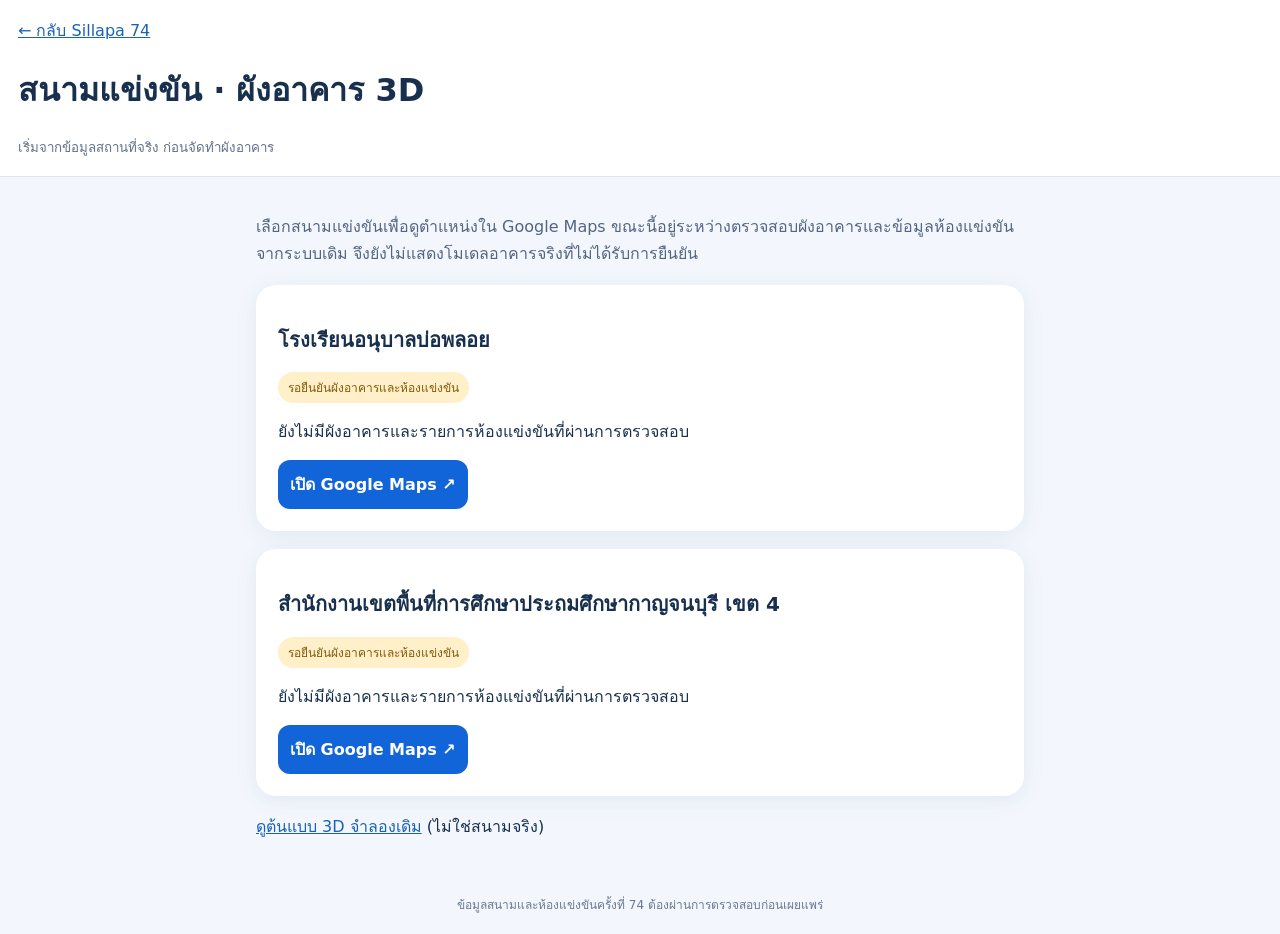
==== venues/index.html @ 69cb120c "feat: add mobile-first real venue directory with Google Maps links" ====
<!doctype html><html lang="th"><head><meta charset="utf-8"><meta name="viewport" content="width=device-width,initial-scale=1"><title>Sillapa 74 — สนามแข่งขันจริง</title><style>*{box-sizing:border-box}body{margin:0;background:#f3f7fd;color:#18304e;font:16px system-ui,"Noto Sans Thai",sans-serif}header{background:#fff;padding:18px;border-bottom:1px solid #dce5f2}a{color:#1762b5}main{max-width:800px;margin:auto;padding:20px 16px}.intro{color:#526581;line-height:1.7}.card{background:white;border-radius:20px;padding:22px;margin:18px 0;box-shadow:0 4px 22px #28456a14}.card h2{font-size:20px}.tag{display:inline-block;background:#fff0c9;color:#805a0b;padding:6px 10px;border-radius:20px;font-size:12px}.links{display:flex;flex-wrap:wrap;gap:10px;margin-top:16px}.links a{background:#eaf2ff;padding:12px;border-radius:12px;text-decoration:none;font-weight:700}.links a:first-child{background:#1265d8;color:#fff}small{color:#60738a}footer{padding:20px;text-align:center;font-size:12px;color:#6a7890}</style></head><body><header><a href="../">← กลับ Sillapa 74</a><h1>สนามแข่งขัน · ผังอาคาร 3D</h1><small>เริ่มจากข้อมูลสถานที่จริง ก่อนจัดทำผังอาคาร</small></header><main><p class="intro">เลือกสนามแข่งขันเพื่อดูตำแหน่งใน Google Maps ขณะนี้อยู่ระหว่างตรวจสอบผังอาคารและข้อมูลห้องแข่งขันจากระบบเดิม จึงยังไม่แสดงโมเดลอาคารจริงที่ไม่ได้รับการยืนยัน</p><div id="venues"></div><p><a href="../threejs-demo/">ดูต้นแบบ 3D จำลองเดิม</a> (ไม่ใช่สนามจริง)</p></main><footer>ข้อมูลสนามและห้องแข่งขันครั้งที่ 74 ต้องผ่านการตรวจสอบก่อนเผยแพร่</footer><script type="module">const root=document.querySelector('#venues');try{const res=await fetch('../threejs-demo/venues.json',{cache:'no-store'});if(!res.ok)throw Error('ไม่สามารถโหลดข้อมูล');const data=await res.json();for(const v of data.venues){const card=document.createElement('article');card.className='card';const title=document.createElement('h2');title.textContent=v.name;const tag=document.createElement('span');tag.className='tag';tag.textContent='รอยืนยันผังอาคารและห้องแข่งขัน';const p=document.createElement('p');p.textContent='ยังไม่มีผังอาคารและรายการห้องแข่งขันที่ผ่านการตรวจสอบ';const links=document.createElement('div');links.className='links';const map=document.createElement('a');map.href=v.mapsUrl;map.target='_blank';map.rel='noopener noreferrer';map.textContent='เปิด Google Maps ↗';links.append(map);card.append(title,tag,p,links);root.append(card)}}catch(e){root.textContent='โหลดข้อมูลสนามไม่สำเร็จ กรุณาลองใหม่เมื่อออนไลน์'}</script></body></html>
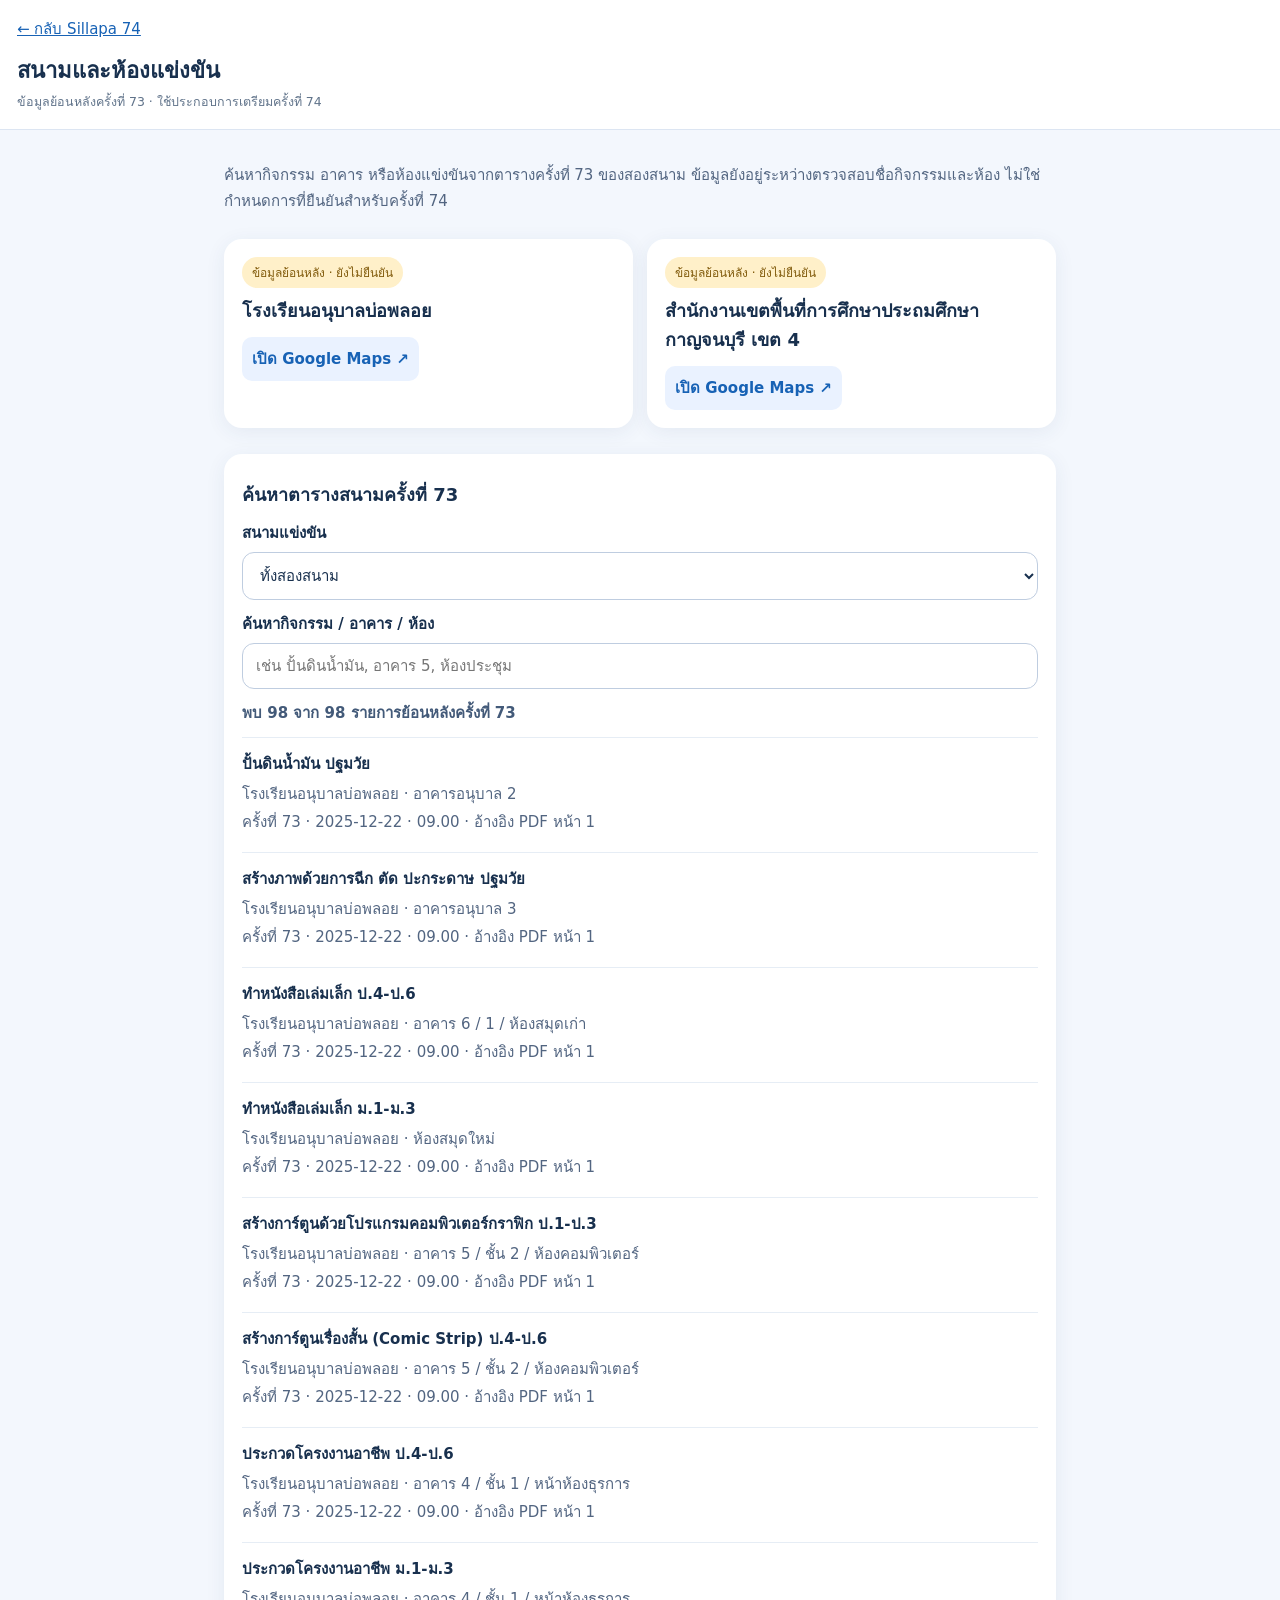
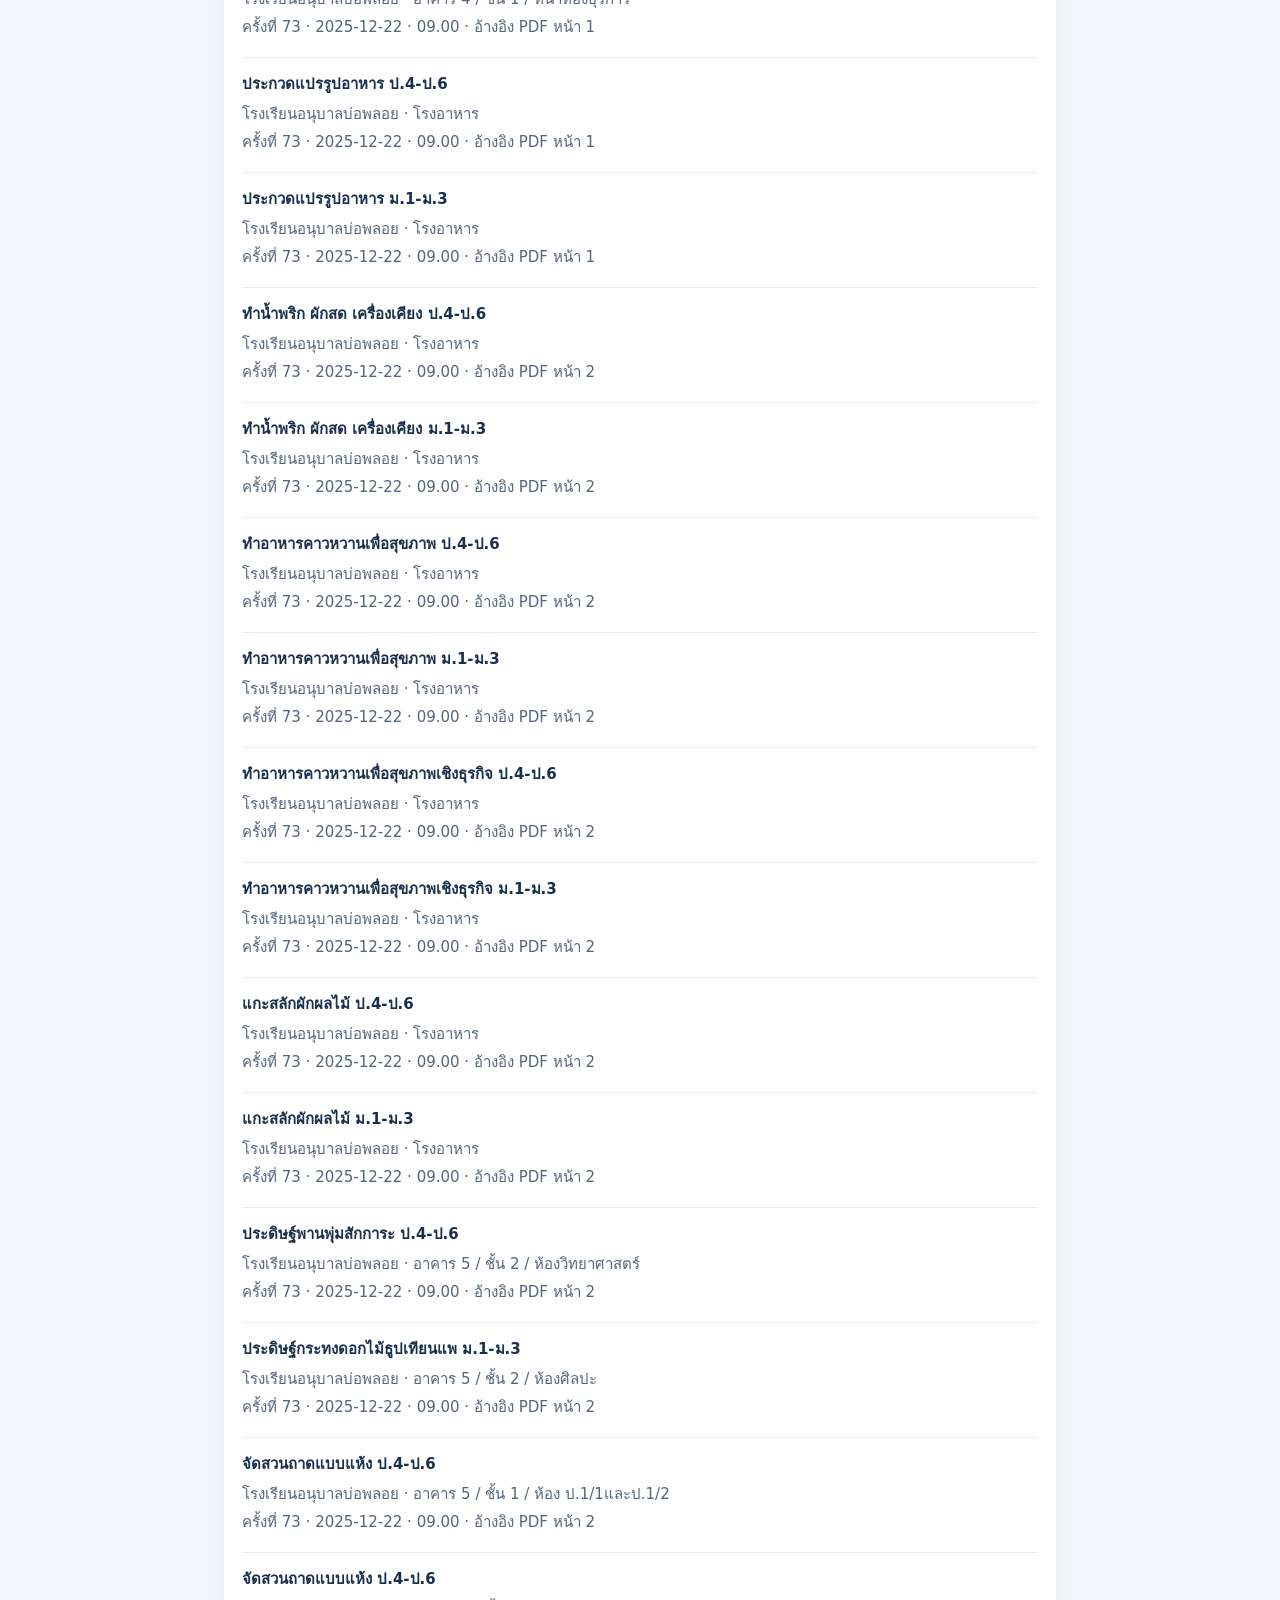
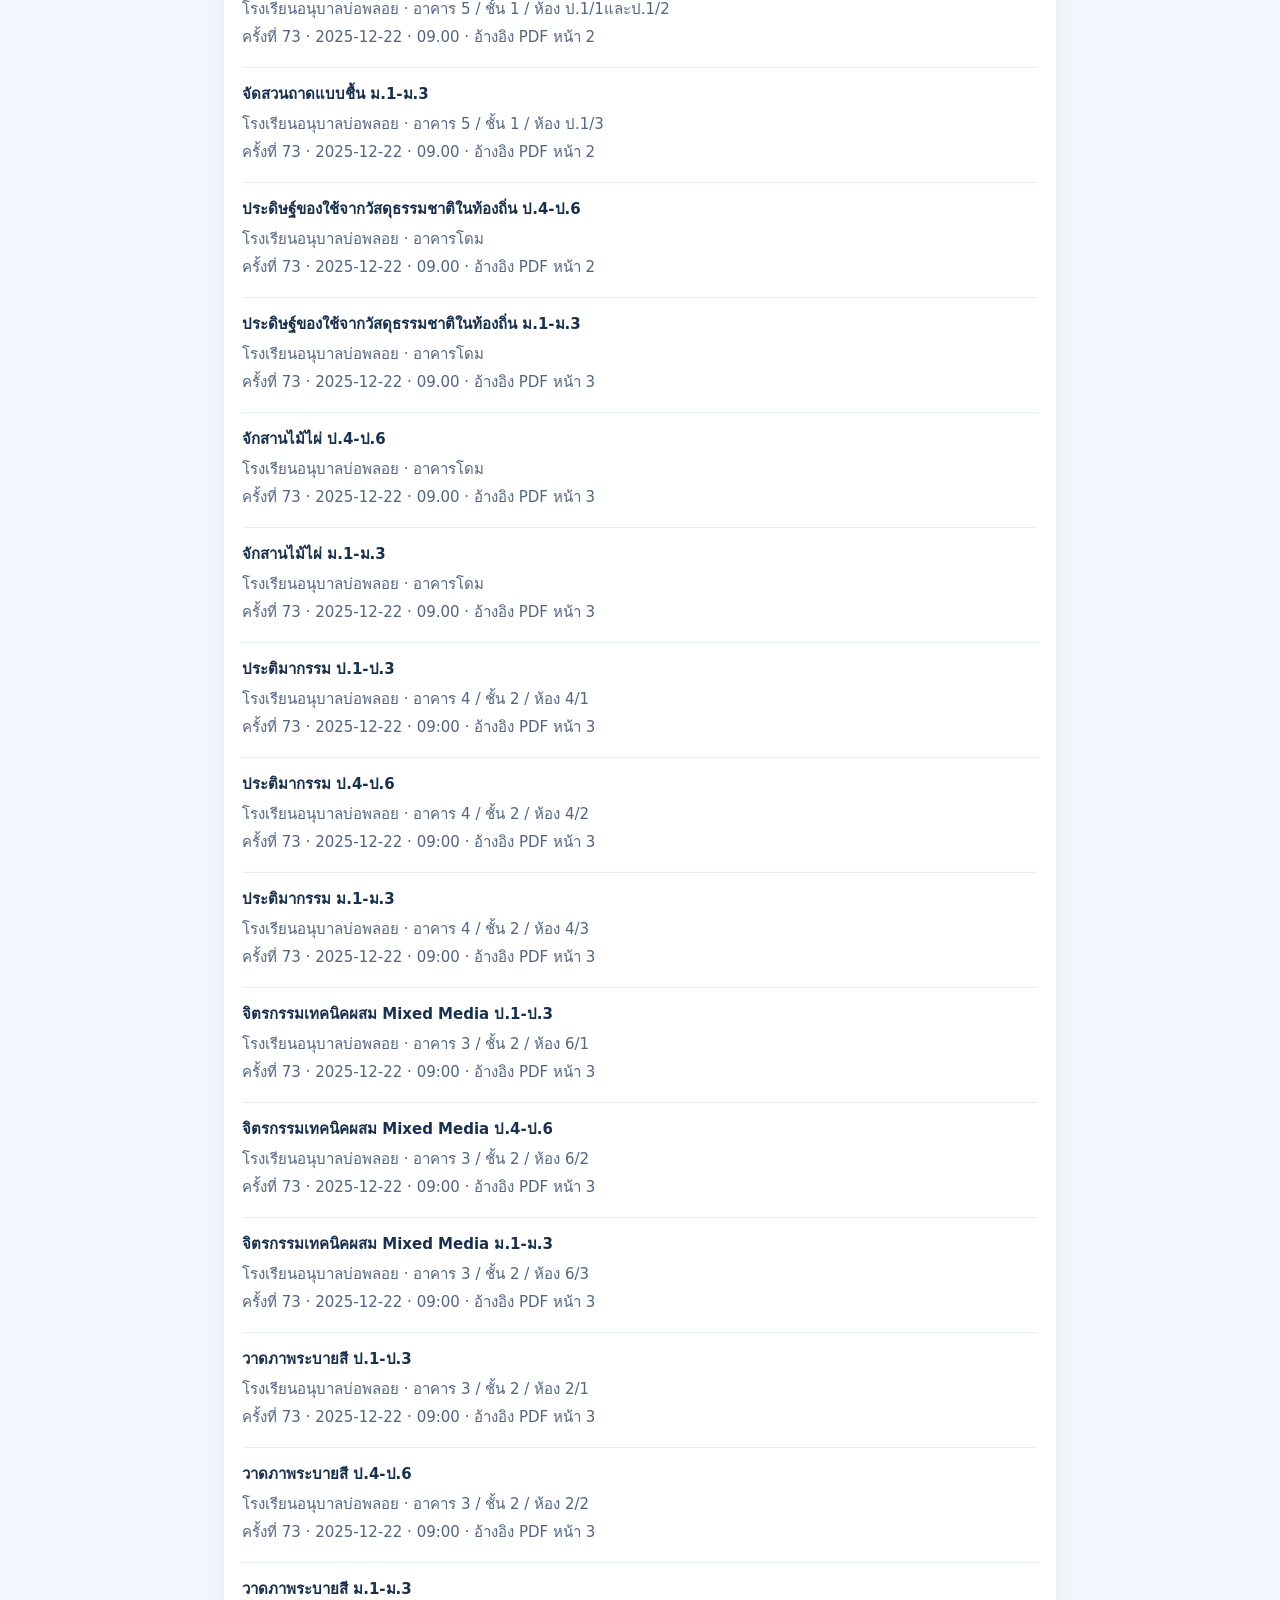
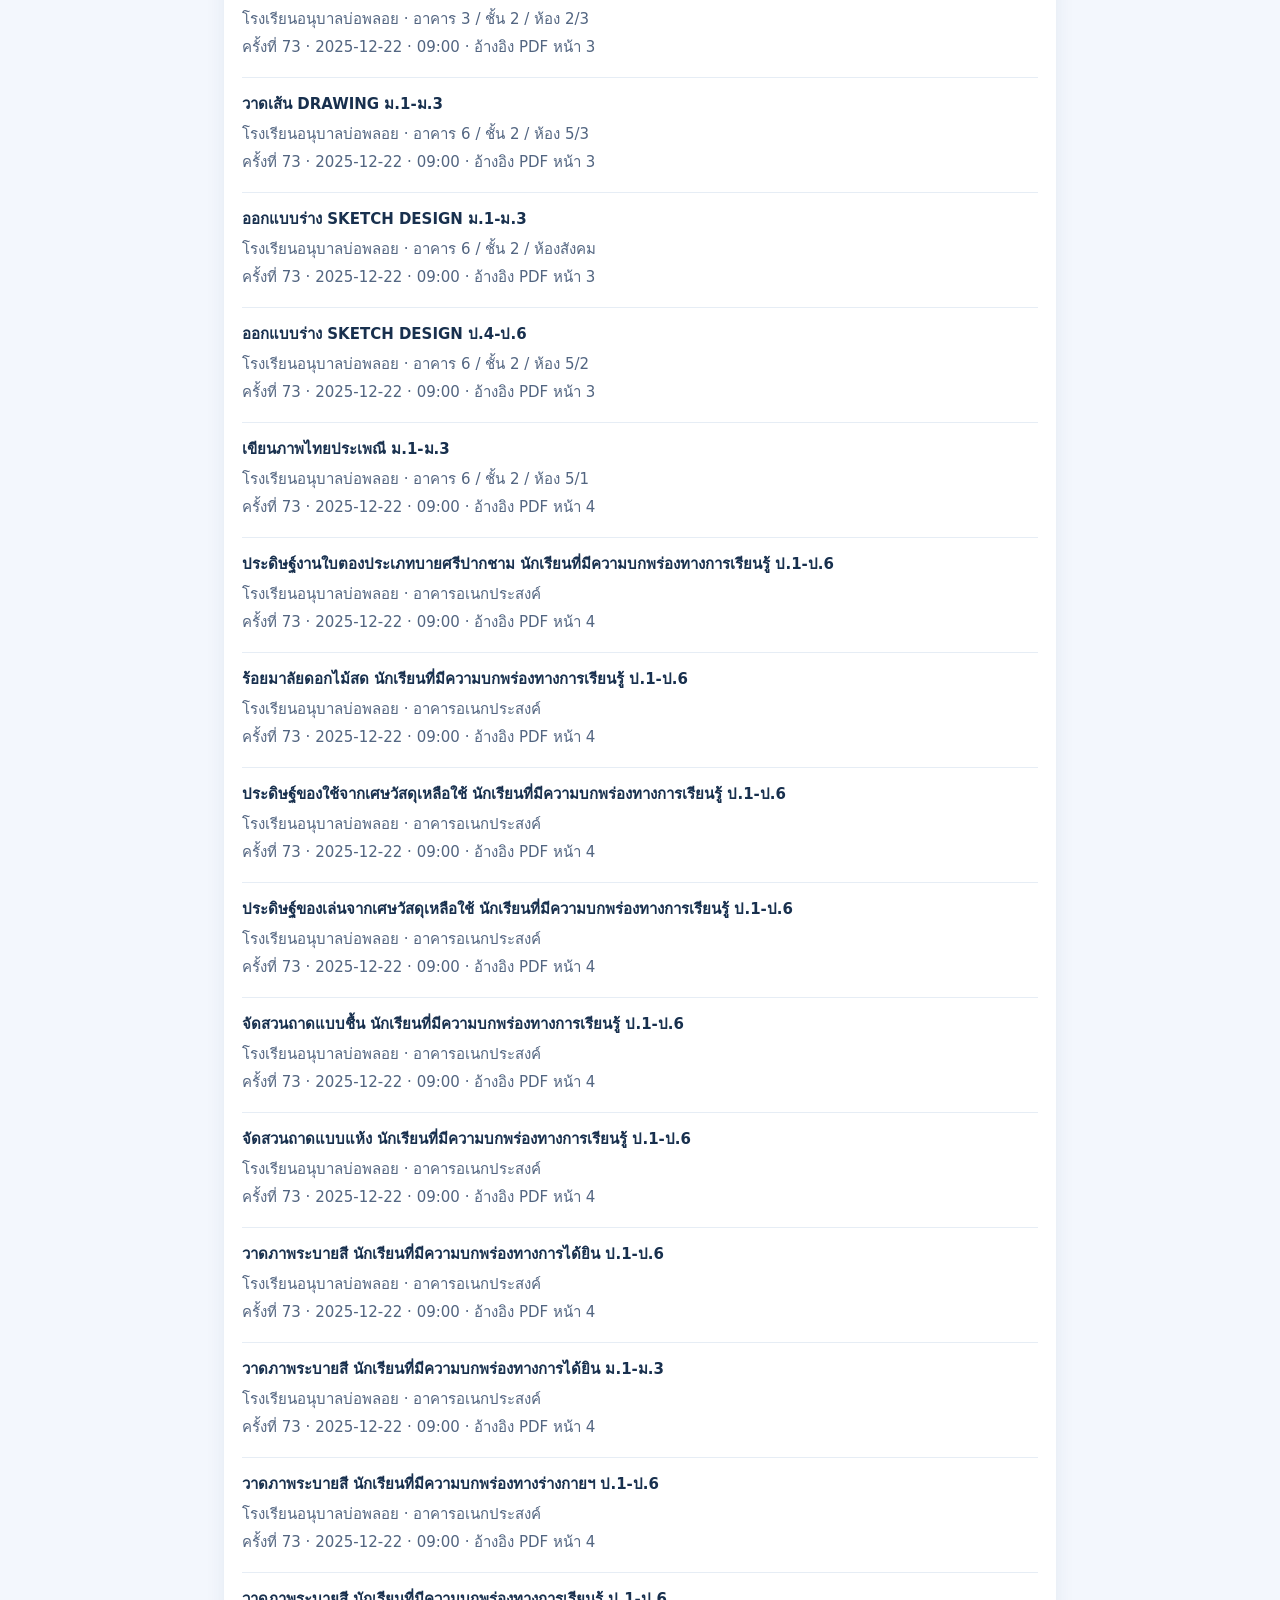
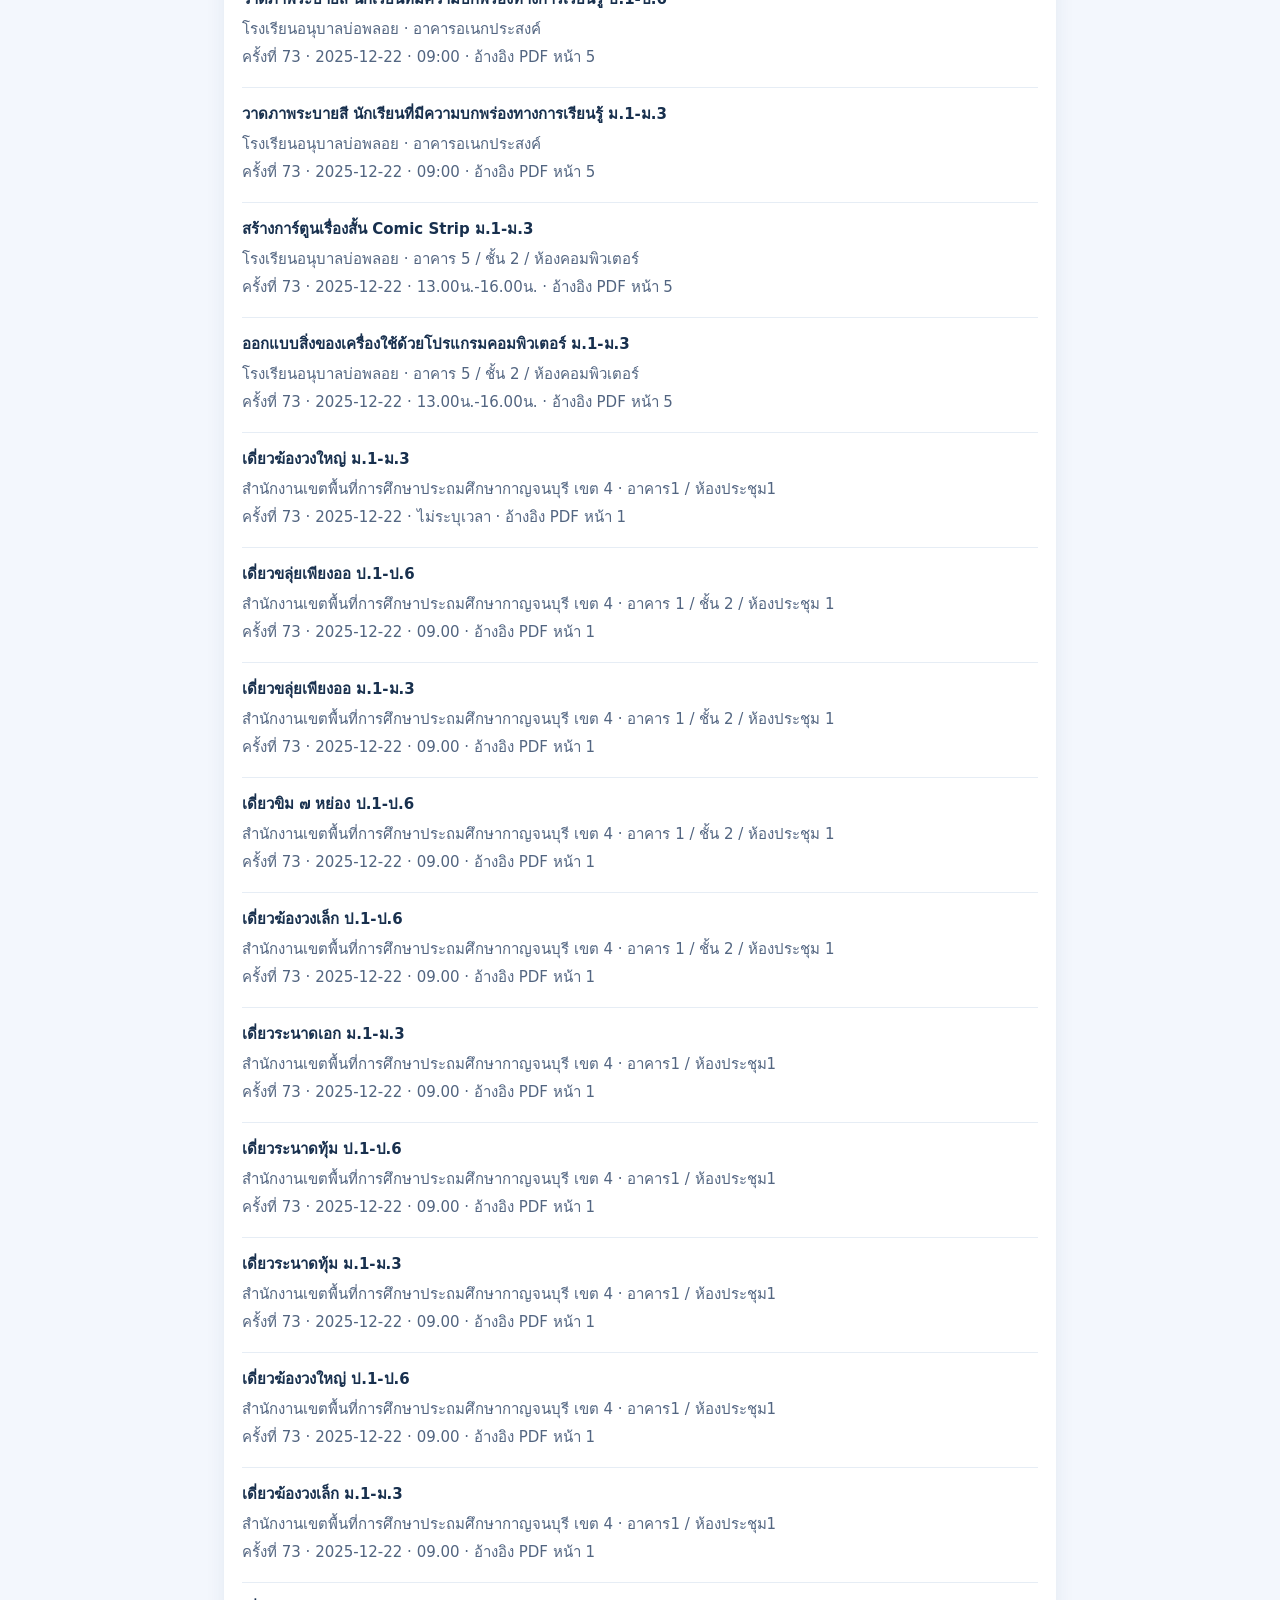
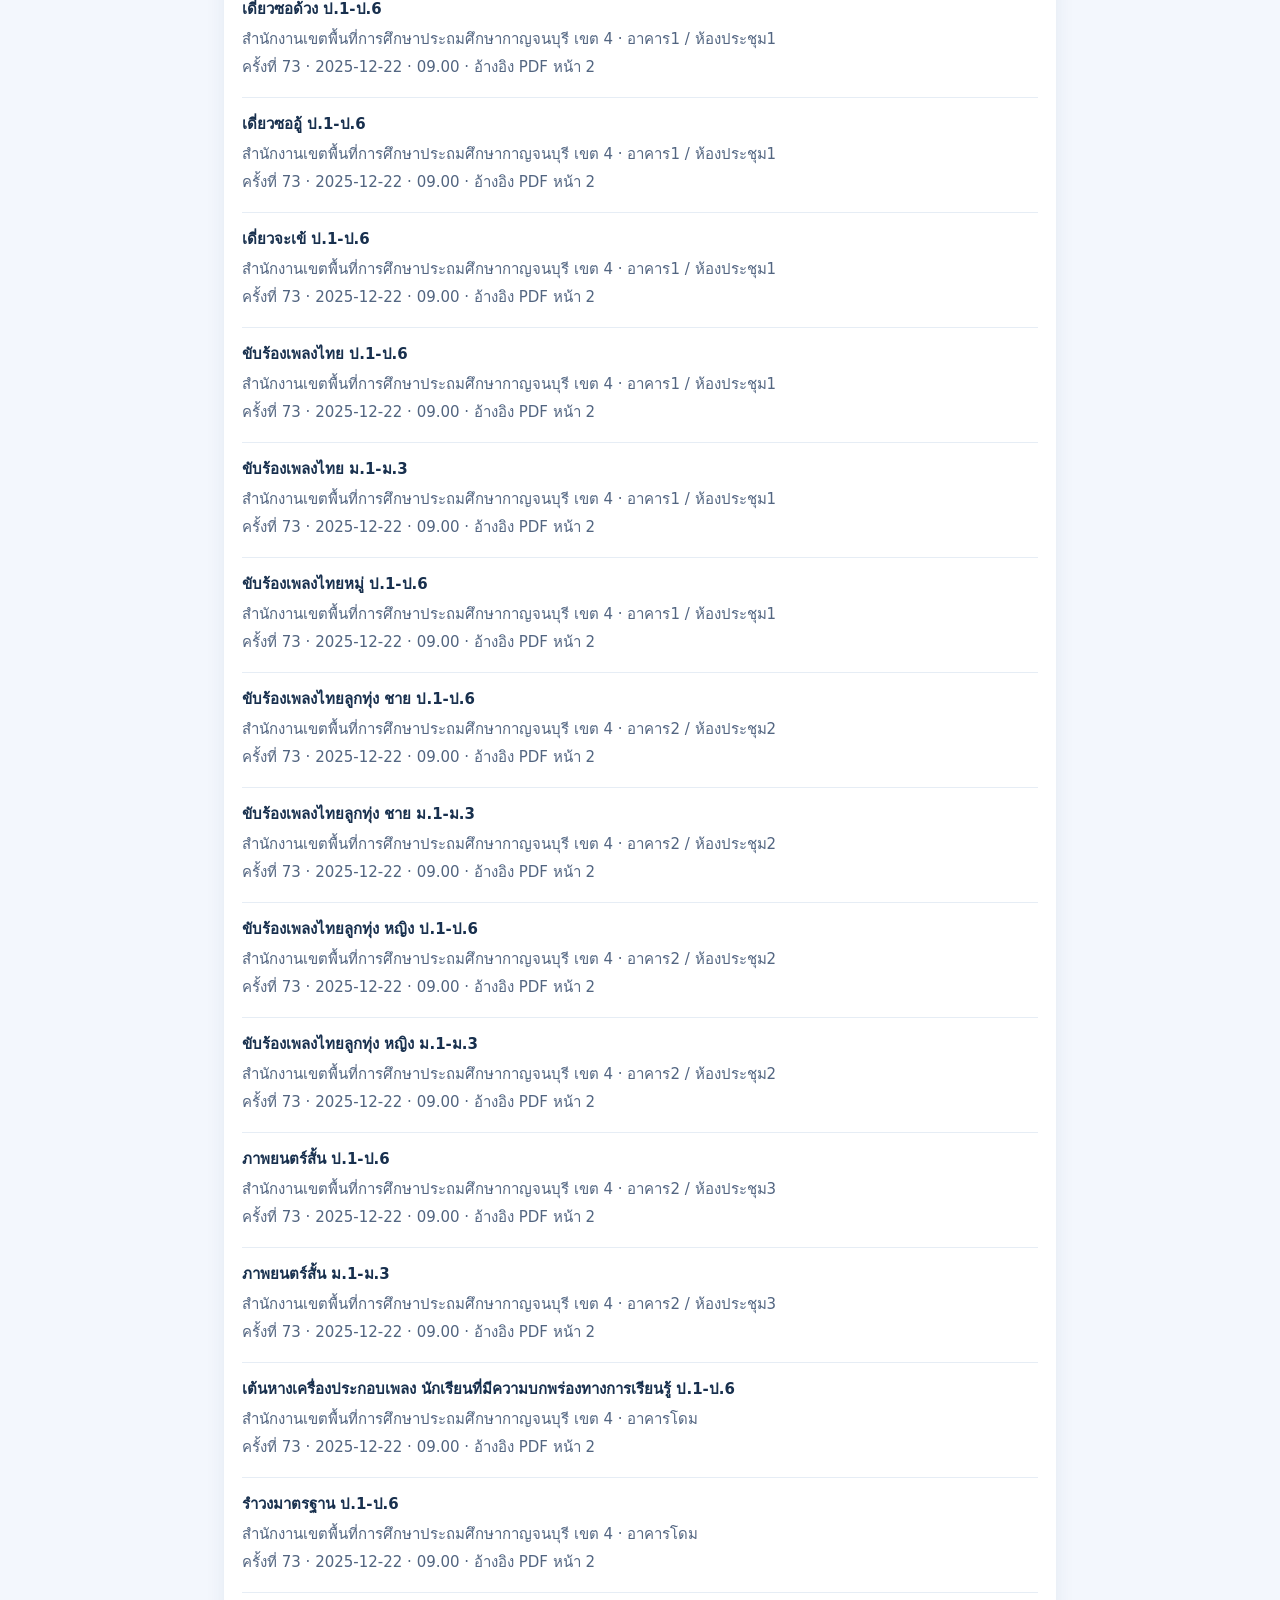
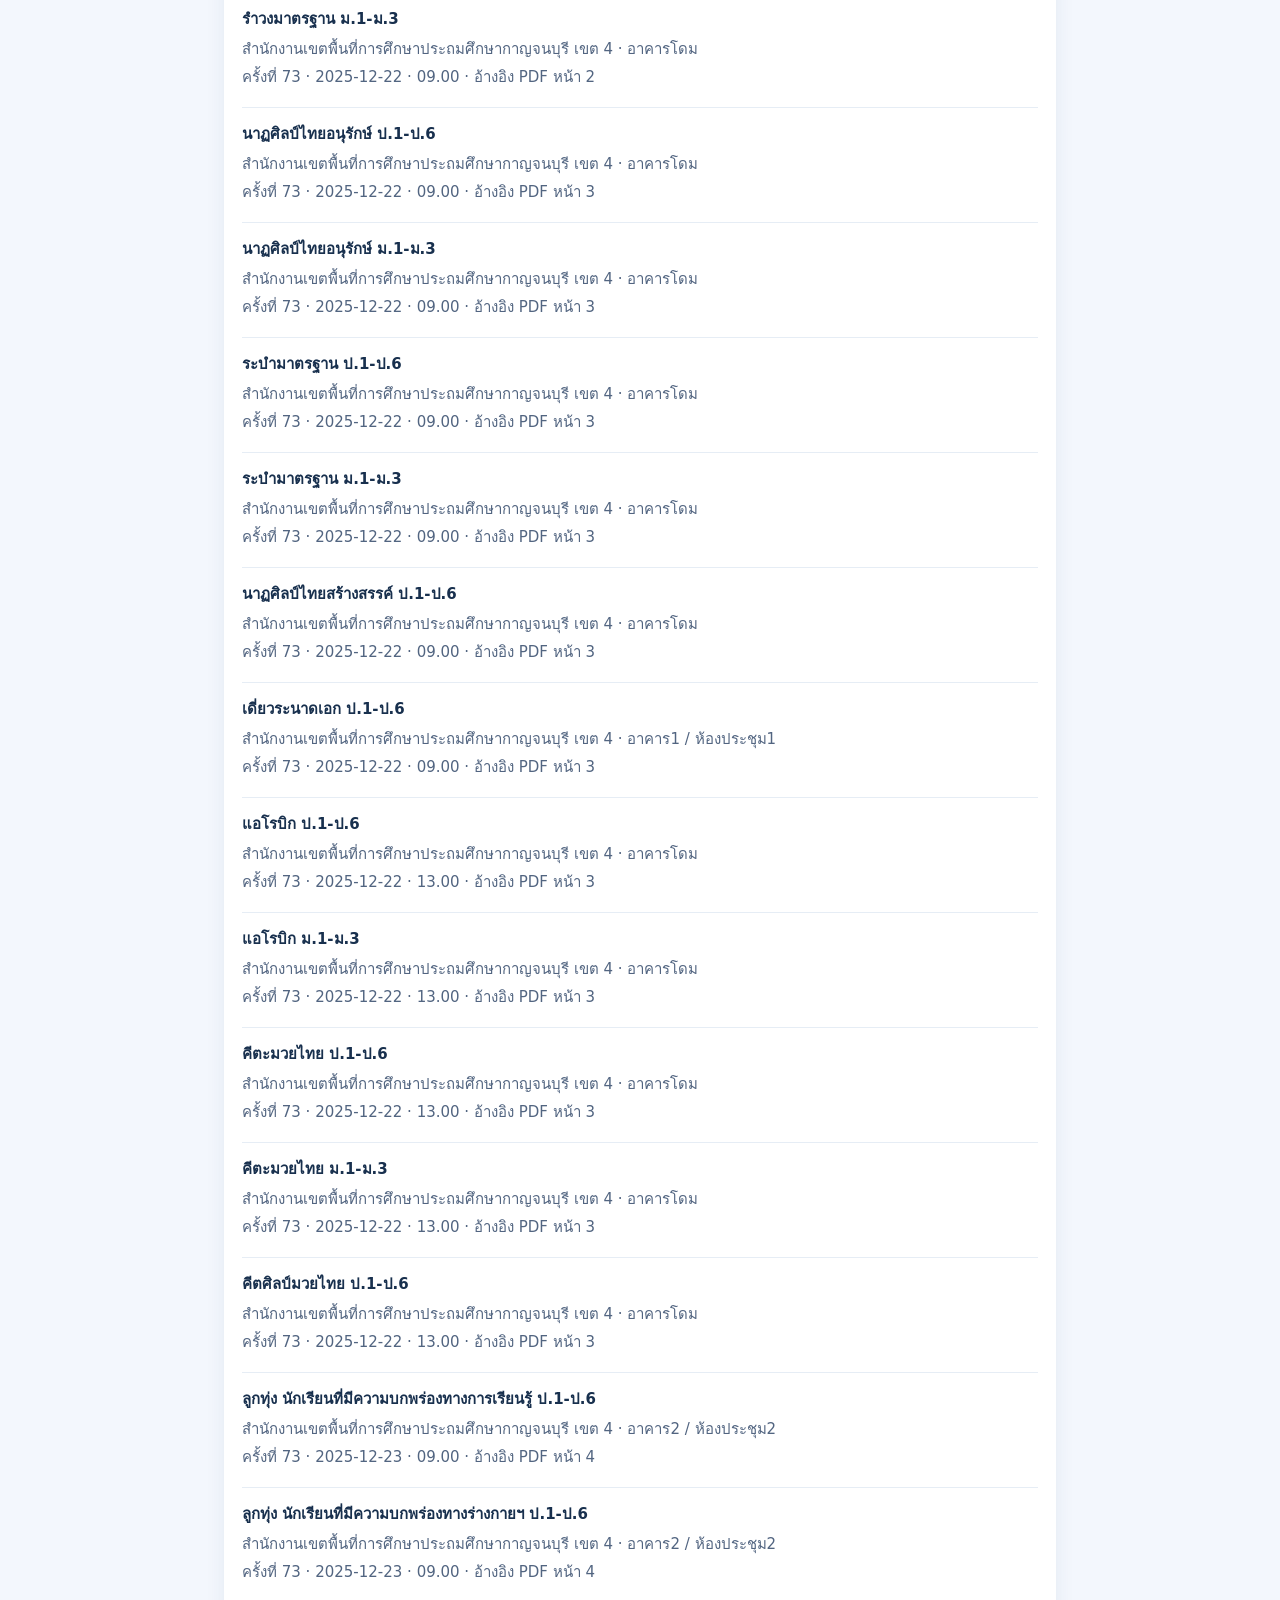
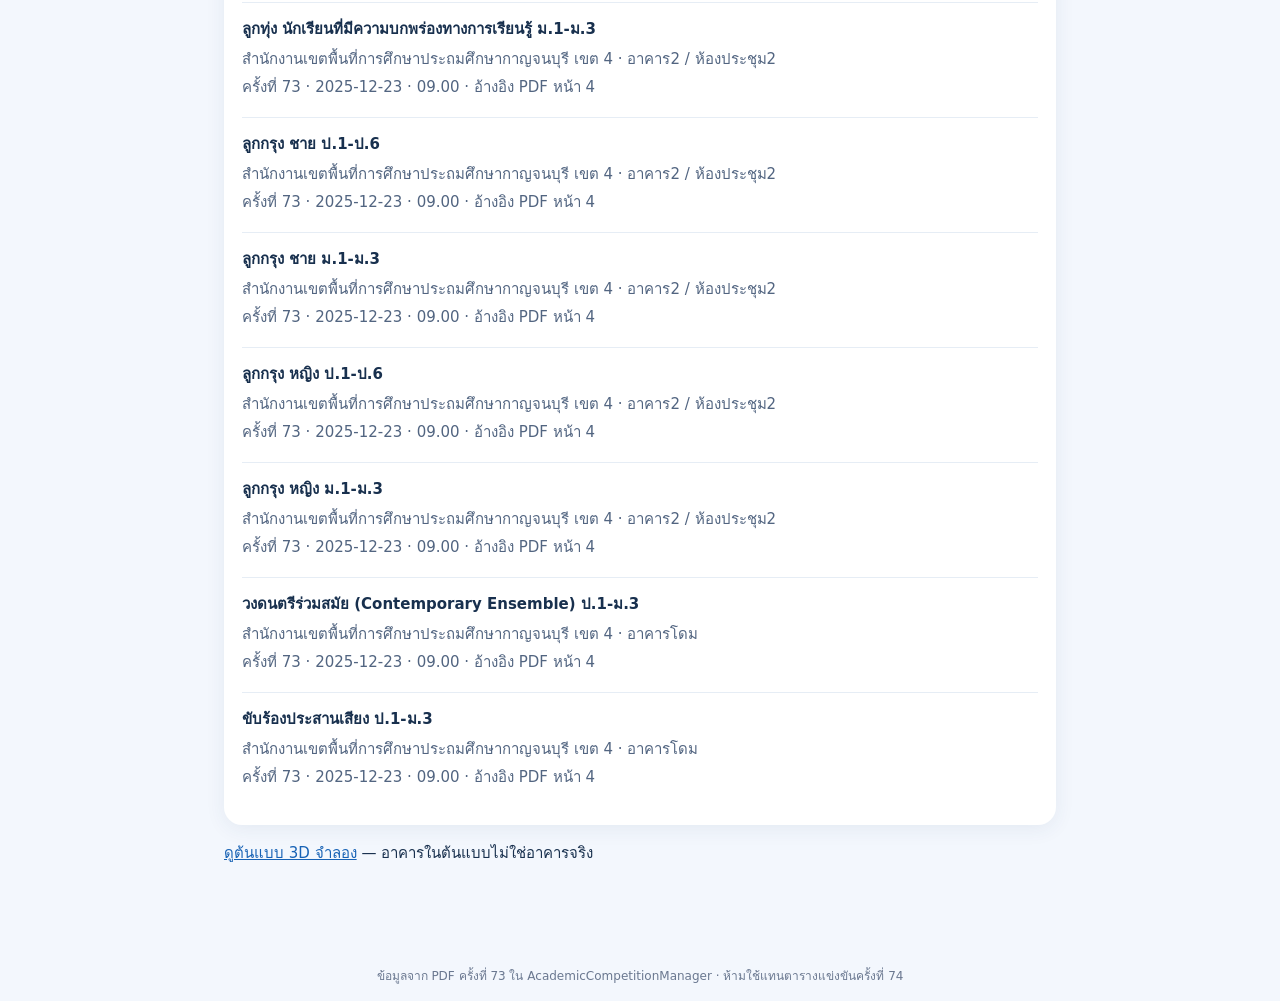
==== commit ee44695e: "feat: add mobile historical 73 venue schedule search and filters" ====
--- a/venues/index.html
+++ b/venues/index.html
@@ -1 +1,7 @@
-<!doctype html><html lang="th"><head><meta charset="utf-8"><meta name="viewport" content="width=device-width,initial-scale=1"><title>Sillapa 74 — สนามแข่งขันจริง</title><style>*{box-sizing:border-box}body{margin:0;background:#f3f7fd;color:#18304e;font:16px system-ui,"Noto Sans Thai",sans-serif}header{background:#fff;padding:18px;border-bottom:1px solid #dce5f2}a{color:#1762b5}main{max-width:800px;margin:auto;padding:20px 16px}.intro{color:#526581;line-height:1.7}.card{background:white;border-radius:20px;padding:22px;margin:18px 0;box-shadow:0 4px 22px #28456a14}.card h2{font-size:20px}.tag{display:inline-block;background:#fff0c9;color:#805a0b;padding:6px 10px;border-radius:20px;font-size:12px}.links{display:flex;flex-wrap:wrap;gap:10px;margin-top:16px}.links a{background:#eaf2ff;padding:12px;border-radius:12px;text-decoration:none;font-weight:700}.links a:first-child{background:#1265d8;color:#fff}small{color:#60738a}footer{padding:20px;text-align:center;font-size:12px;color:#6a7890}</style></head><body><header><a href="../">← กลับ Sillapa 74</a><h1>สนามแข่งขัน · ผังอาคาร 3D</h1><small>เริ่มจากข้อมูลสถานที่จริง ก่อนจัดทำผังอาคาร</small></header><main><p class="intro">เลือกสนามแข่งขันเพื่อดูตำแหน่งใน Google Maps ขณะนี้อยู่ระหว่างตรวจสอบผังอาคารและข้อมูลห้องแข่งขันจากระบบเดิม จึงยังไม่แสดงโมเดลอาคารจริงที่ไม่ได้รับการยืนยัน</p><div id="venues"></div><p><a href="../threejs-demo/">ดูต้นแบบ 3D จำลองเดิม</a> (ไม่ใช่สนามจริง)</p></main><footer>ข้อมูลสนามและห้องแข่งขันครั้งที่ 74 ต้องผ่านการตรวจสอบก่อนเผยแพร่</footer><script type="module">const root=document.querySelector('#venues');try{const res=await fetch('../threejs-demo/venues.json',{cache:'no-store'});if(!res.ok)throw Error('ไม่สามารถโหลดข้อมูล');const data=await res.json();for(const v of data.venues){const card=document.createElement('article');card.className='card';const title=document.createElement('h2');title.textContent=v.name;const tag=document.createElement('span');tag.className='tag';tag.textContent='รอยืนยันผังอาคารและห้องแข่งขัน';const p=document.createElement('p');p.textContent='ยังไม่มีผังอาคารและรายการห้องแข่งขันที่ผ่านการตรวจสอบ';const links=document.createElement('div');links.className='links';const map=document.createElement('a');map.href=v.mapsUrl;map.target='_blank';map.rel='noopener noreferrer';map.textContent='เปิด Google Maps ↗';links.append(map);card.append(title,tag,p,links);root.append(card)}}catch(e){root.textContent='โหลดข้อมูลสนามไม่สำเร็จ กรุณาลองใหม่เมื่อออนไลน์'}</script></body></html>+<!doctype html><html lang="th"><head><meta charset="utf-8"><meta name="viewport" content="width=device-width,initial-scale=1,viewport-fit=cover"><title>Sillapa 74 — สนามและห้องแข่งขันย้อนหลัง 73</title><style>*{box-sizing:border-box}body{margin:0;background:#f3f7fd;color:#18304e;font:15px system-ui,"Noto Sans Thai",sans-serif}header{background:white;padding:17px;border-bottom:1px solid #dce5f2}a{color:#1762b5}h1{font-size:22px;margin:12px 0 4px}main{max-width:860px;margin:auto;padding:18px 14px 70px}.intro{color:#526581;line-height:1.7}.card{background:white;border-radius:18px;padding:18px;margin:16px 0;box-shadow:0 4px 20px #28456a13}.card h2{font-size:18px;margin:8px 0}.tag{display:inline-block;background:#fff0c9;color:#805a0b;padding:6px 10px;border-radius:20px;font-size:12px}.links{display:flex;gap:10px;flex-wrap:wrap;margin-top:12px}.links a{background:#eaf2ff;padding:10px;border-radius:10px;text-decoration:none;font-weight:700}.field{width:100%;border:1px solid #bfcde0;background:#fff;border-radius:12px;padding:13px;font:inherit;color:inherit}label{font-weight:700;display:block;margin:12px 0 7px}.stats{font-weight:700;color:#435a79;margin:12px 0}.result{border-top:1px solid #e6edf5;padding:14px 0}.result h3{font-size:15px;margin:0 0 6px}.result p{margin:4px 0;color:#526581;line-height:1.6}.empty{color:#65748a;padding:14px 0}small{color:#60738a}footer{padding:16px;text-align:center;font-size:12px;color:#6a7890}@media(min-width:720px){.cards{display:grid;grid-template-columns:1fr 1fr;gap:14px}.cards .card{margin:10px 0}}</style></head><body><header><a href="../">← กลับ Sillapa 74</a><h1>สนามและห้องแข่งขัน</h1><small>ข้อมูลย้อนหลังครั้งที่ 73 · ใช้ประกอบการเตรียมครั้งที่ 74</small></header><main><p class="intro">ค้นหากิจกรรม อาคาร หรือห้องแข่งขันจากตารางครั้งที่ 73 ของสองสนาม ข้อมูลยังอยู่ระหว่างตรวจสอบชื่อกิจกรรมและห้อง ไม่ใช่กำหนดการที่ยืนยันสำหรับครั้งที่ 74</p><div class="cards"><article class="card"><span class="tag">ข้อมูลย้อนหลัง · ยังไม่ยืนยัน</span><h2>โรงเรียนอนุบาลบ่อพลอย</h2><div class="links"><a href="https://www.google.com/maps/search/?api=1&query=%E0%B9%82%E0%B8%A3%E0%B8%87%E0%B9%80%E0%B8%A3%E0%B8%B5%E0%B8%A2%E0%B8%99%E0%B8%AD%E0%B8%99%E0%B8%B8%E0%B8%9A%E0%B8%B2%E0%B8%A5%E0%B8%9A%E0%B9%88%E0%B8%AD%E0%B8%9E%E0%B8%A5%E0%B8%AD%E0%B8%A2" target="_blank" rel="noopener noreferrer">เปิด Google Maps ↗</a></div></article><article class="card"><span class="tag">ข้อมูลย้อนหลัง · ยังไม่ยืนยัน</span><h2>สำนักงานเขตพื้นที่การศึกษาประถมศึกษากาญจนบุรี เขต 4</h2><div class="links"><a href="https://www.google.com/maps/search/?api=1&query=%E0%B8%AA%E0%B8%B3%E0%B8%99%E0%B8%B1%E0%B8%81%E0%B8%87%E0%B8%B2%E0%B8%99%E0%B9%80%E0%B8%82%E0%B8%95%E0%B8%9E%E0%B8%B7%E0%B9%89%E0%B8%99%E0%B8%97%E0%B8%B5%E0%B9%88%E0%B8%81%E0%B8%B2%E0%B8%A3%E0%B8%A8%E0%B8%B6%E0%B8%81%E0%B8%A9%E0%B8%B2%E0%B8%9B%E0%B8%A3%E0%B8%B0%E0%B8%96%E0%B8%A1%E0%B8%A8%E0%B8%B6%E0%B8%81%E0%B8%A9%E0%B8%B2%E0%B8%81%E0%B8%B2%E0%B8%8D%E0%B8%88%E0%B8%99%E0%B8%9A%E0%B8%B8%E0%B8%A3%E0%B8%B5%E0%B9%80%E0%B8%82%E0%B8%954" target="_blank" rel="noopener noreferrer">เปิด Google Maps ↗</a></div></article></div><section class="card"><h2>ค้นหาตารางสนามครั้งที่ 73</h2><label for="venue">สนามแข่งขัน</label><select class="field" id="venue"><option value="all">ทั้งสองสนาม</option><option value="anuban-bophloi">โรงเรียนอนุบาลบ่อพลอย</option><option value="kanchanaburi-pesa4">สำนักงานเขตฯ เขต 4</option></select><label for="q">ค้นหากิจกรรม / อาคาร / ห้อง</label><input class="field" id="q" type="search" placeholder="เช่น ปั้นดินน้ำมัน, อาคาร 5, ห้องประชุม" autocomplete="off"><div class="stats" id="count" aria-live="polite">กำลังโหลดข้อมูล…</div><div id="results"></div></section><p><a href="../threejs-demo/">ดูต้นแบบ 3D จำลอง</a> — อาคารในต้นแบบไม่ใช่อาคารจริง</p></main><footer>ข้อมูลจาก PDF ครั้งที่ 73 ใน AcademicCompetitionManager · ห้ามใช้แทนตารางแข่งขันครั้งที่ 74</footer><script type="module">
+const root=document.querySelector('#results'),count=document.querySelector('#count'),q=document.querySelector('#q'),select=document.querySelector('#venue');let data=[];
+const normalize=s=>String(s??'').normalize('NFKC').toLocaleLowerCase('th-TH').replace(/\s+/g,'');
+function render(){const term=normalize(q.value),venue=select.value;const rows=data.filter(x=>(venue==='all'||x.venueId===venue)&&normalize([x.activity,x.building,x.floor,x.room,x.venueName].join(' ')).includes(term));count.textContent='พบ '+rows.length+' จาก '+data.length+' รายการย้อนหลังครั้งที่ 73';root.replaceChildren();if(!rows.length){const p=document.createElement('p');p.className='empty';p.textContent='ไม่พบรายการที่ตรงกับคำค้น';root.append(p);return}const frag=document.createDocumentFragment();for(const x of rows.slice(0,100)){const item=document.createElement('article');item.className='result';const title=document.createElement('h3');title.textContent=x.activity;const where=document.createElement('p');where.textContent=x.venueName+' · '+[x.building,x.floor,x.room].filter(Boolean).join(' / ');const when=document.createElement('p');when.textContent='ครั้งที่ 73 · '+(x.date||'ไม่ระบุวัน')+' · '+(x.time||'ไม่ระบุเวลา')+' · อ้างอิง PDF หน้า '+x.sourcePage;item.append(title,where,when);frag.append(item)}root.append(frag);if(rows.length>100){const p=document.createElement('p');p.className='empty';p.textContent='แสดง 100 รายการแรก กรุณาระบุคำค้นเพื่อดูรายการที่เหลือ';root.append(p)}}
+q.addEventListener('input',render);select.addEventListener('change',render);
+try{const response=await fetch('./history73.json');if(!response.ok)throw Error('โหลดไม่สำเร็จ');const snapshot=await response.json();if(snapshot.schema!=='sillapa-73-venue-history-v1'||snapshot.edition!==73||snapshot.publicationStatus!=='historical-review-only')throw Error('ข้อมูลไม่ผ่านการตรวจสอบรูปแบบ');data=snapshot.venues.flatMap(v=>v.rows.map(x=>({...x,venueId:v.id,venueName:v.name})));render()}catch(e){count.textContent='ยังโหลดข้อมูลย้อนหลังไม่ได้';root.textContent='โปรดลองเปิดใหม่เมื่อมีอินเทอร์เน็ต'}
+</script></body></html>
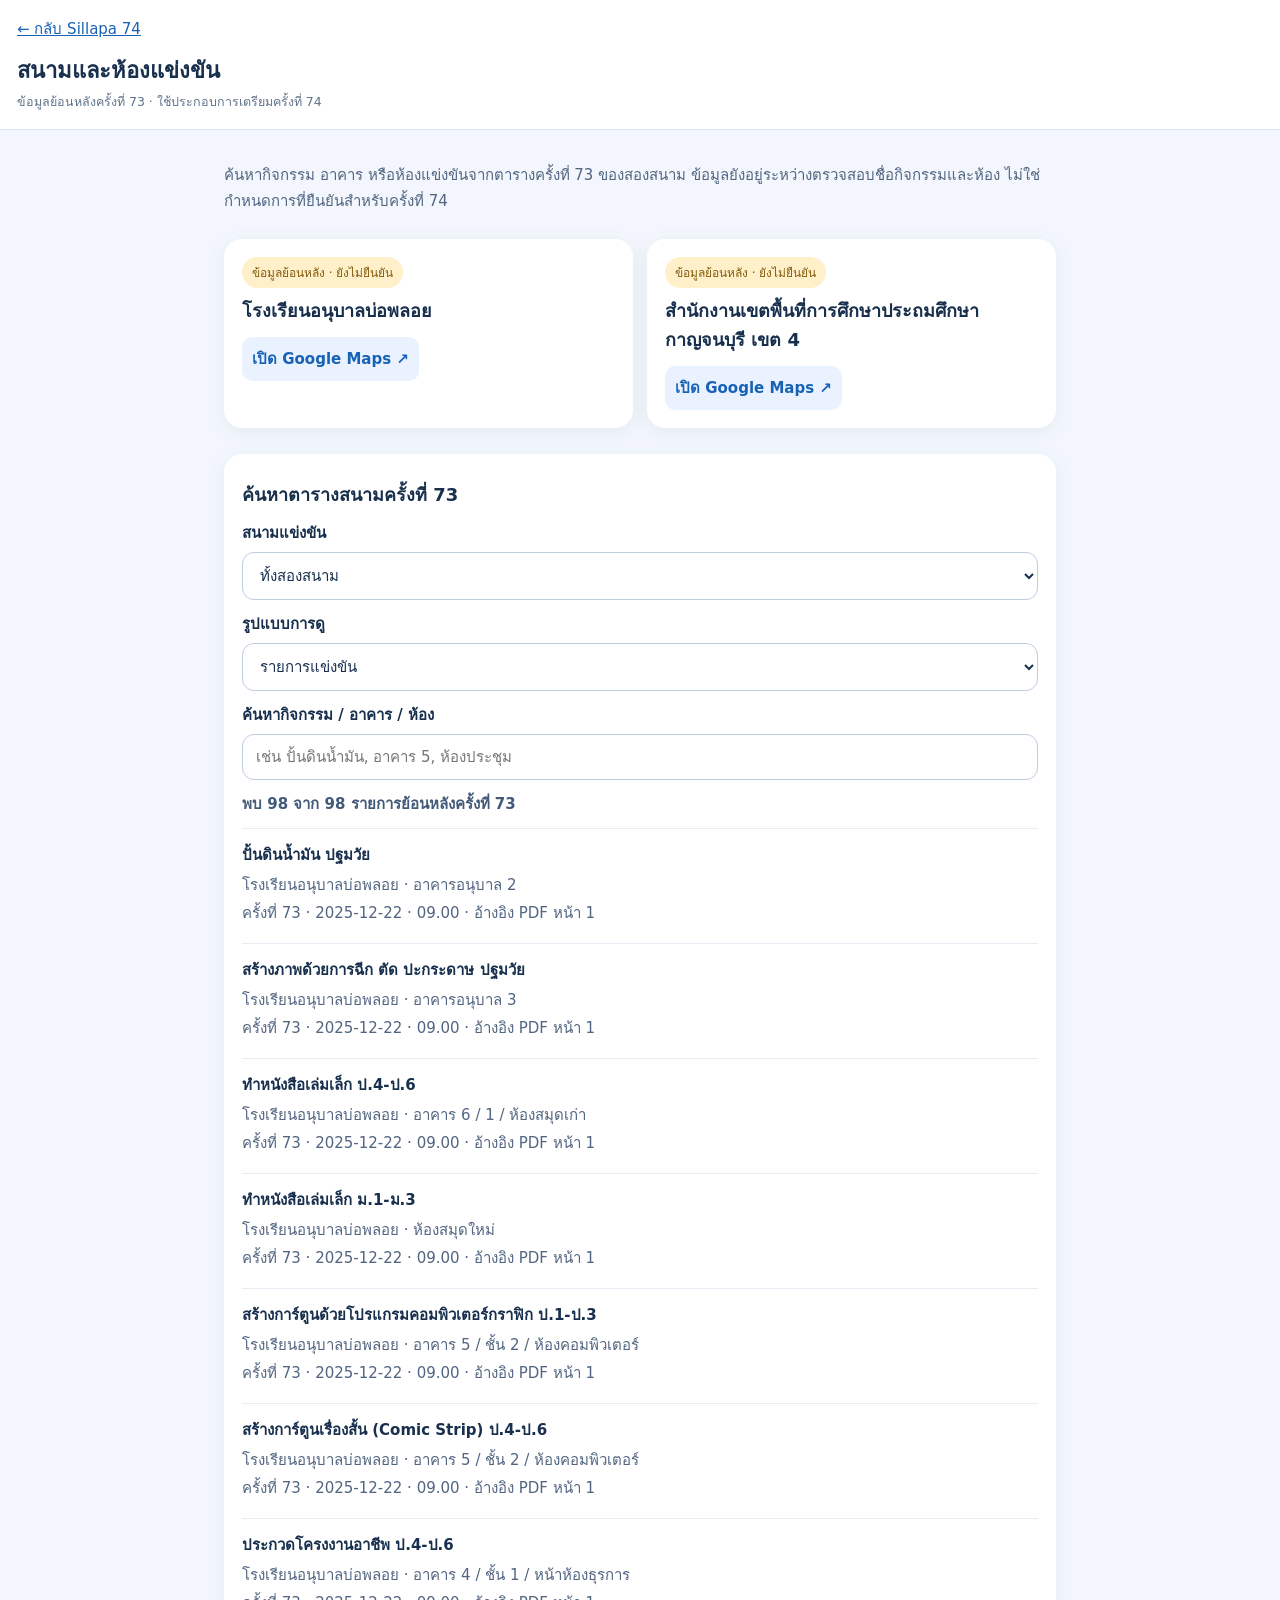
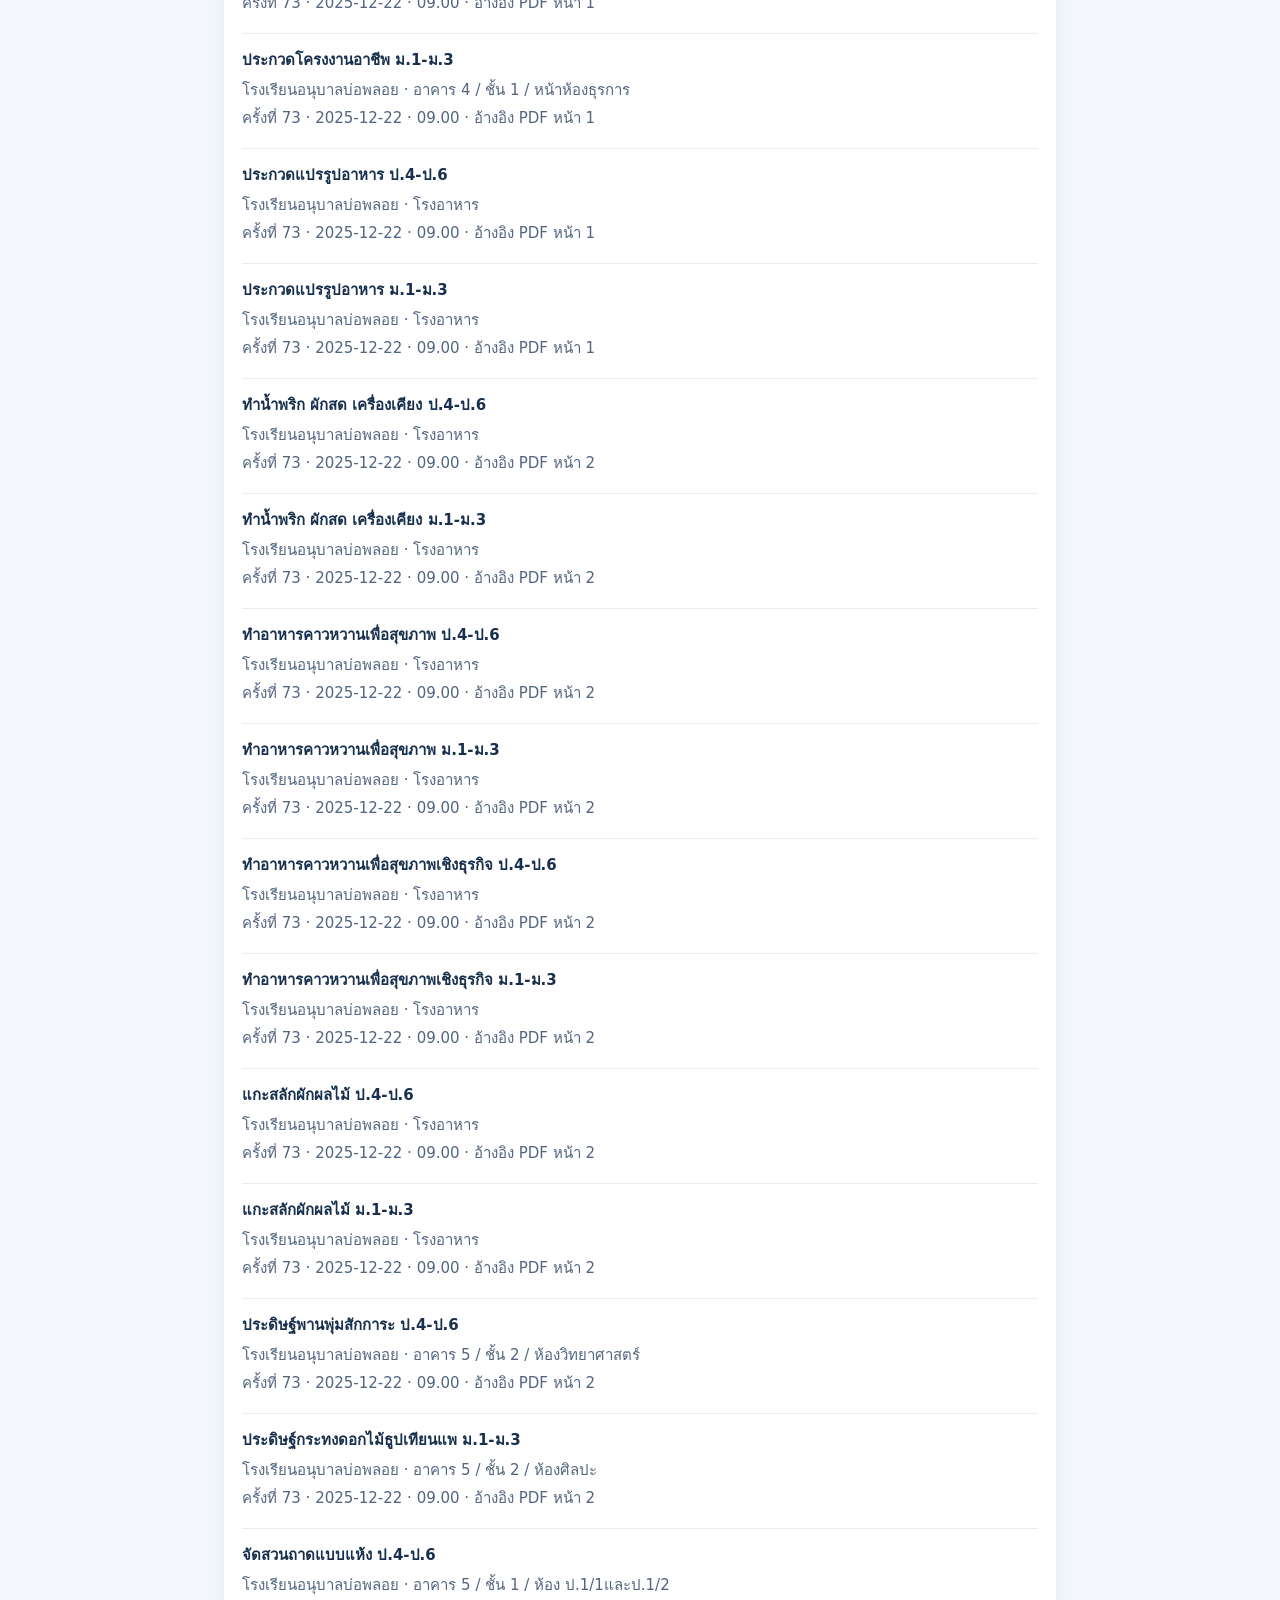
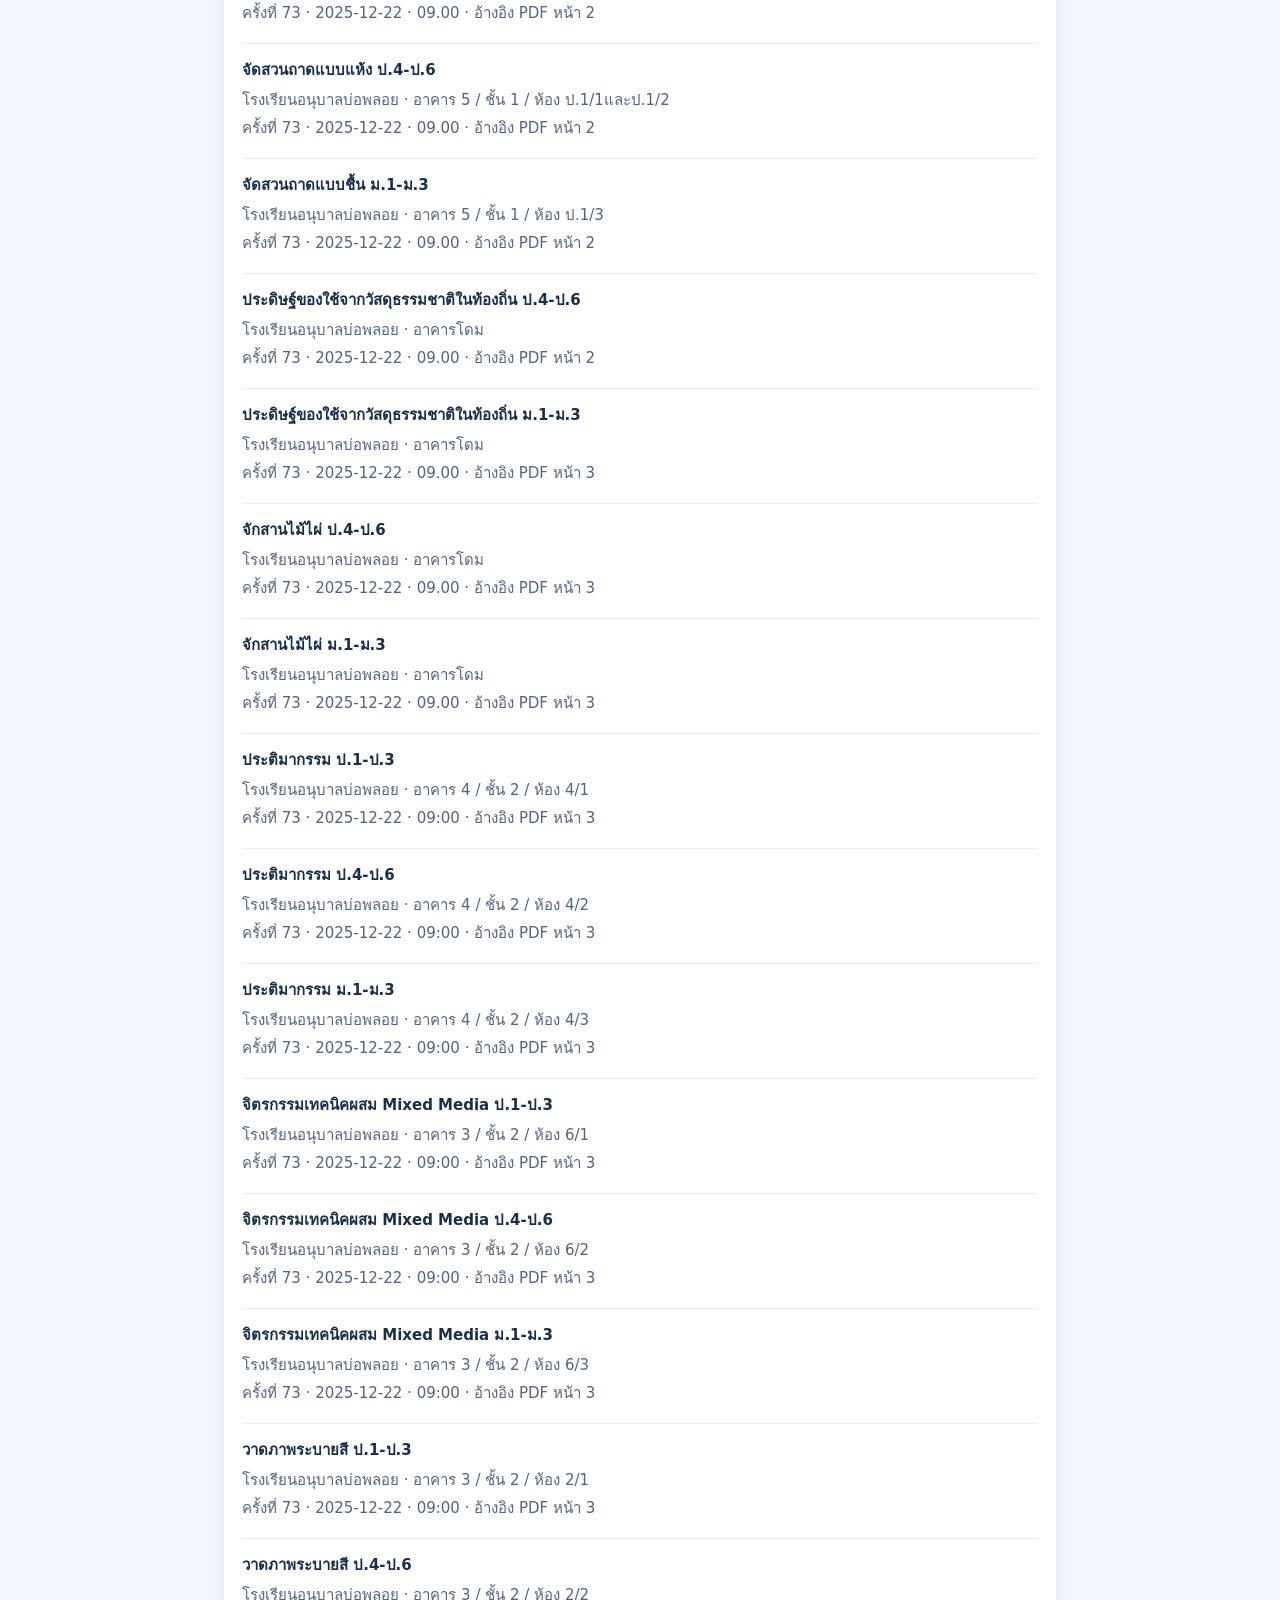
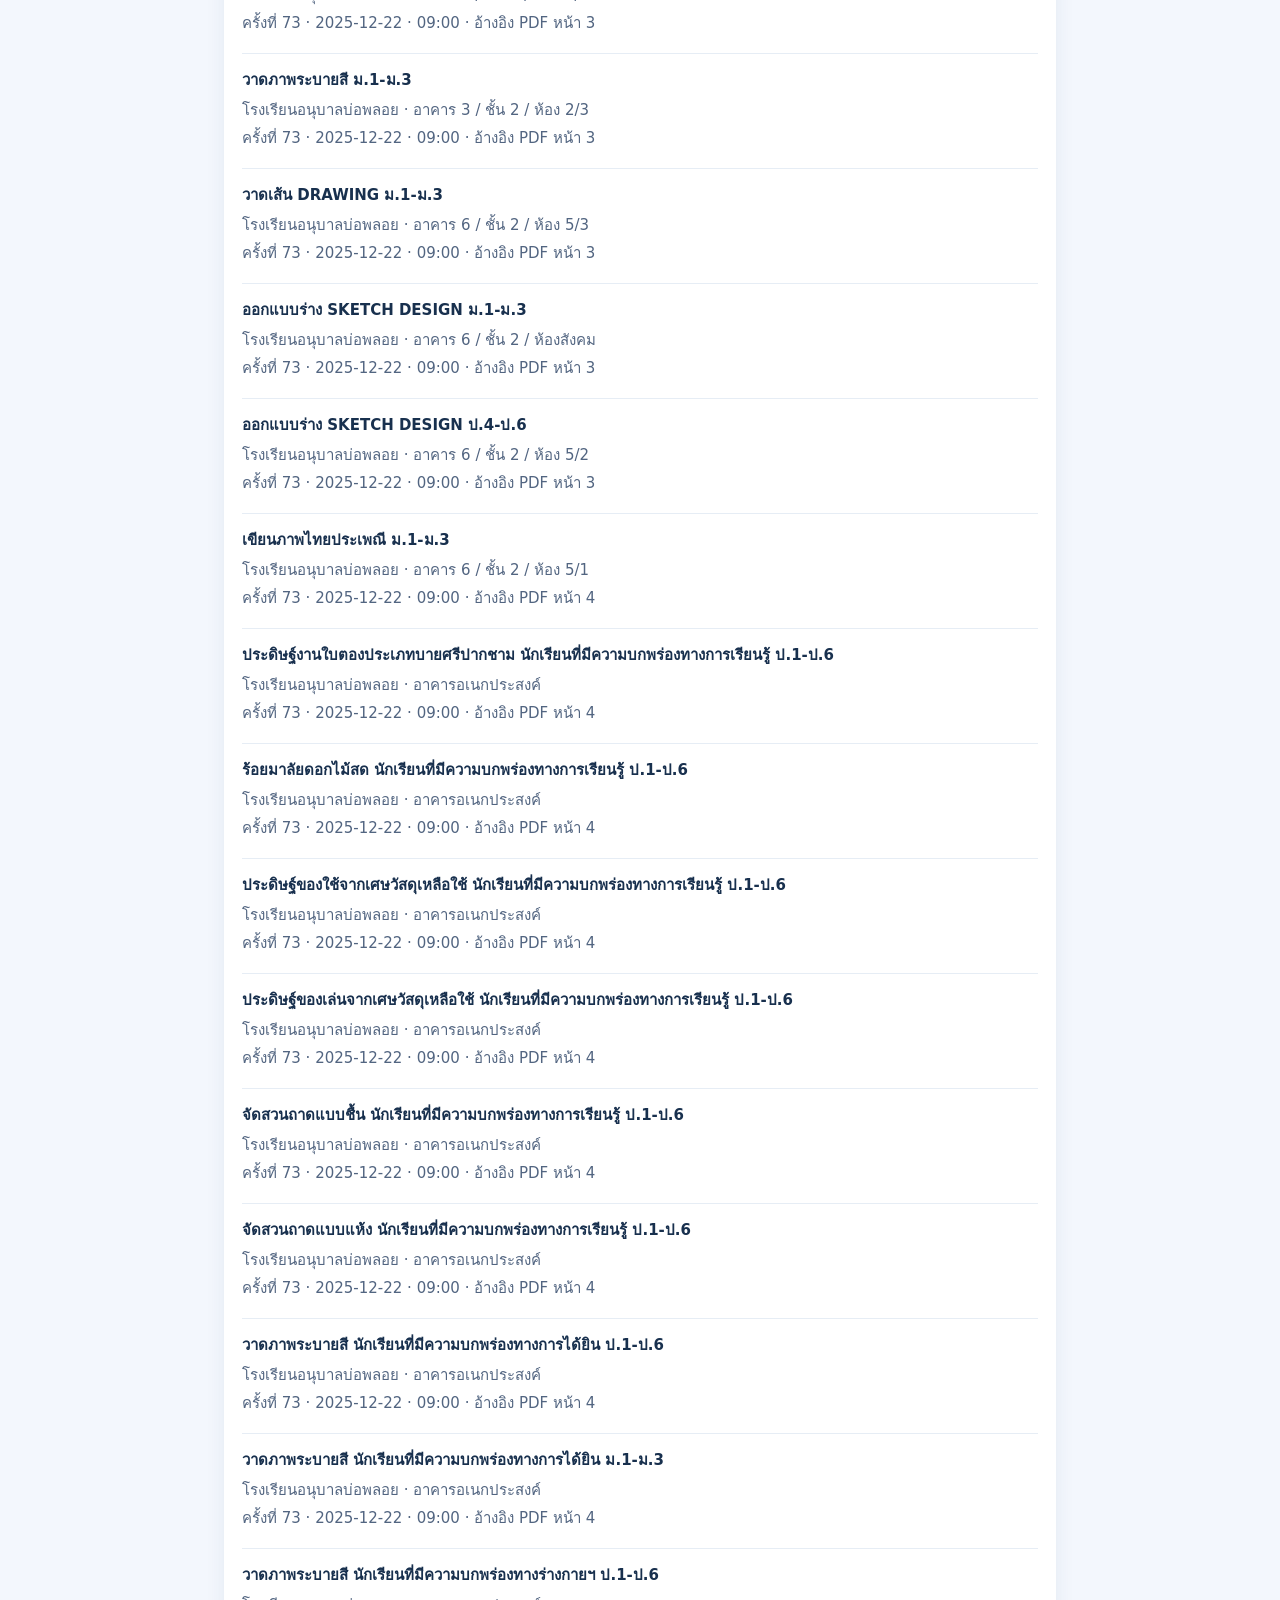
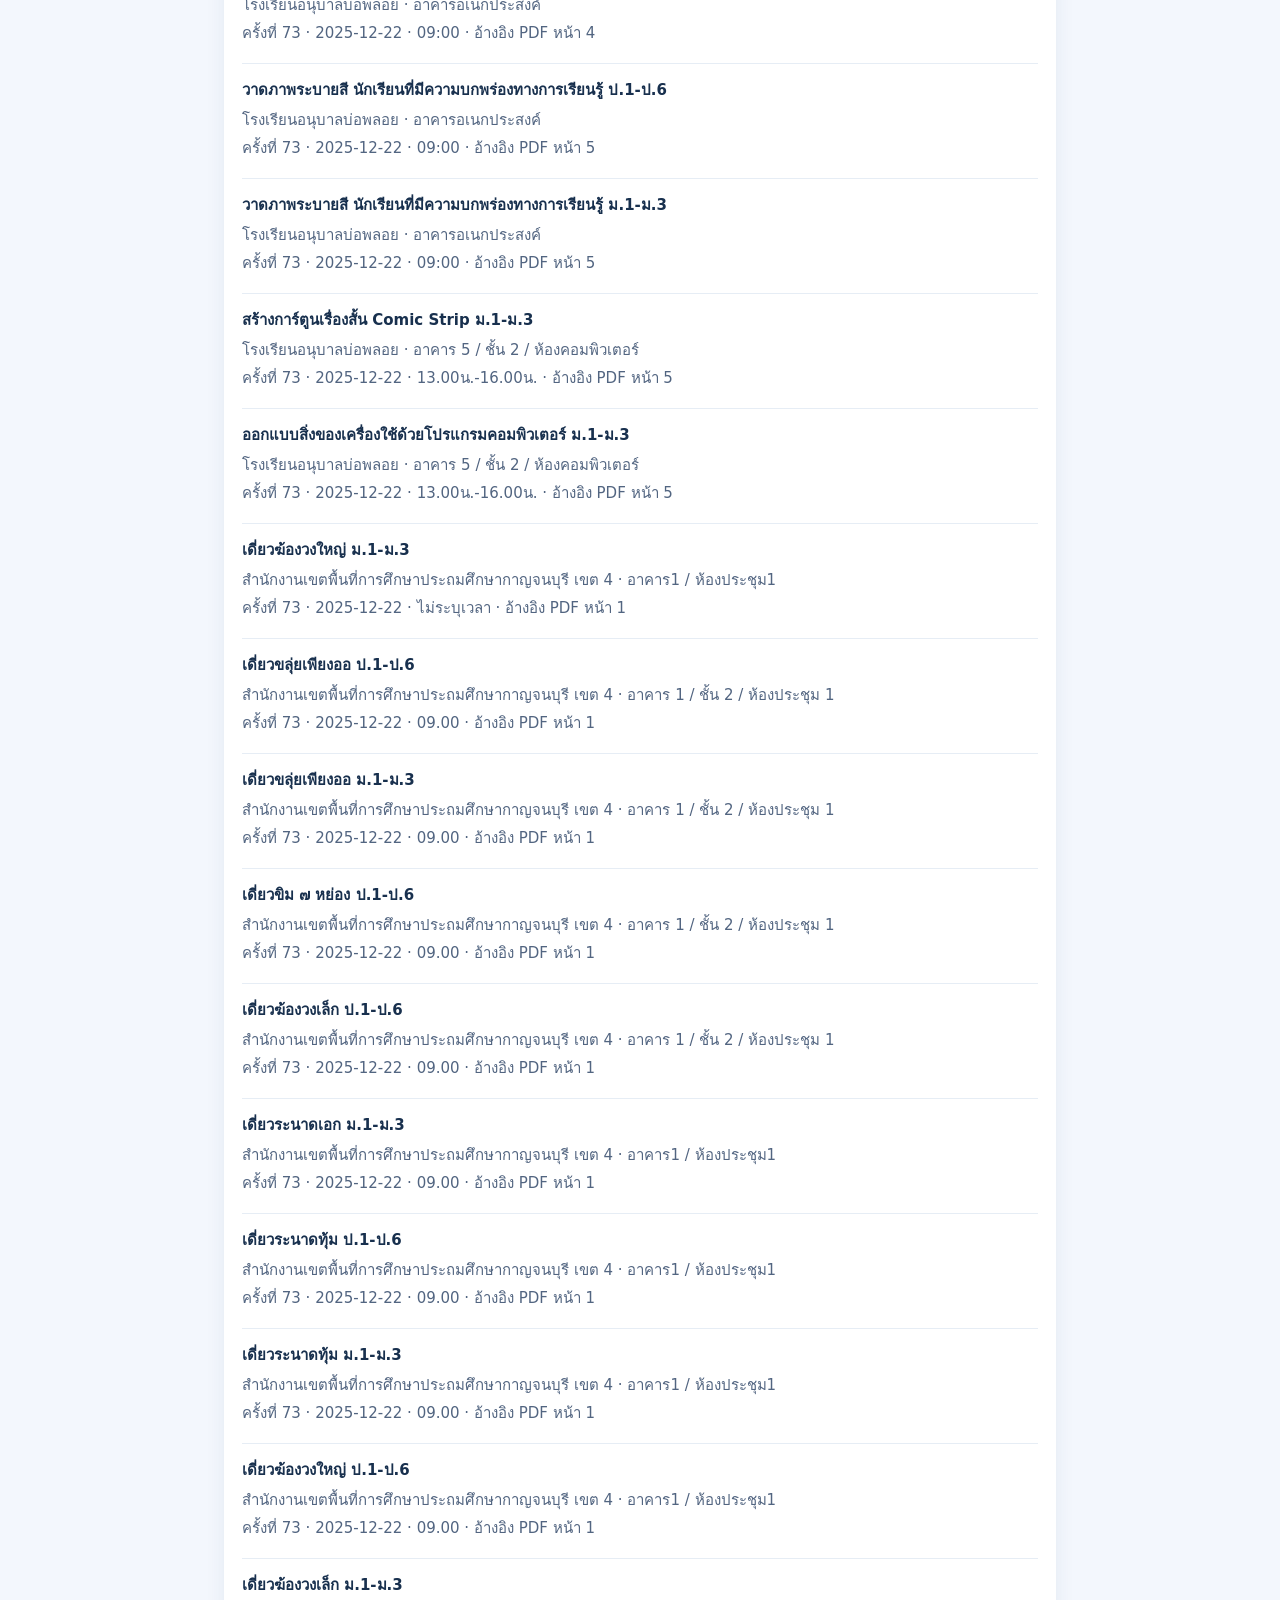
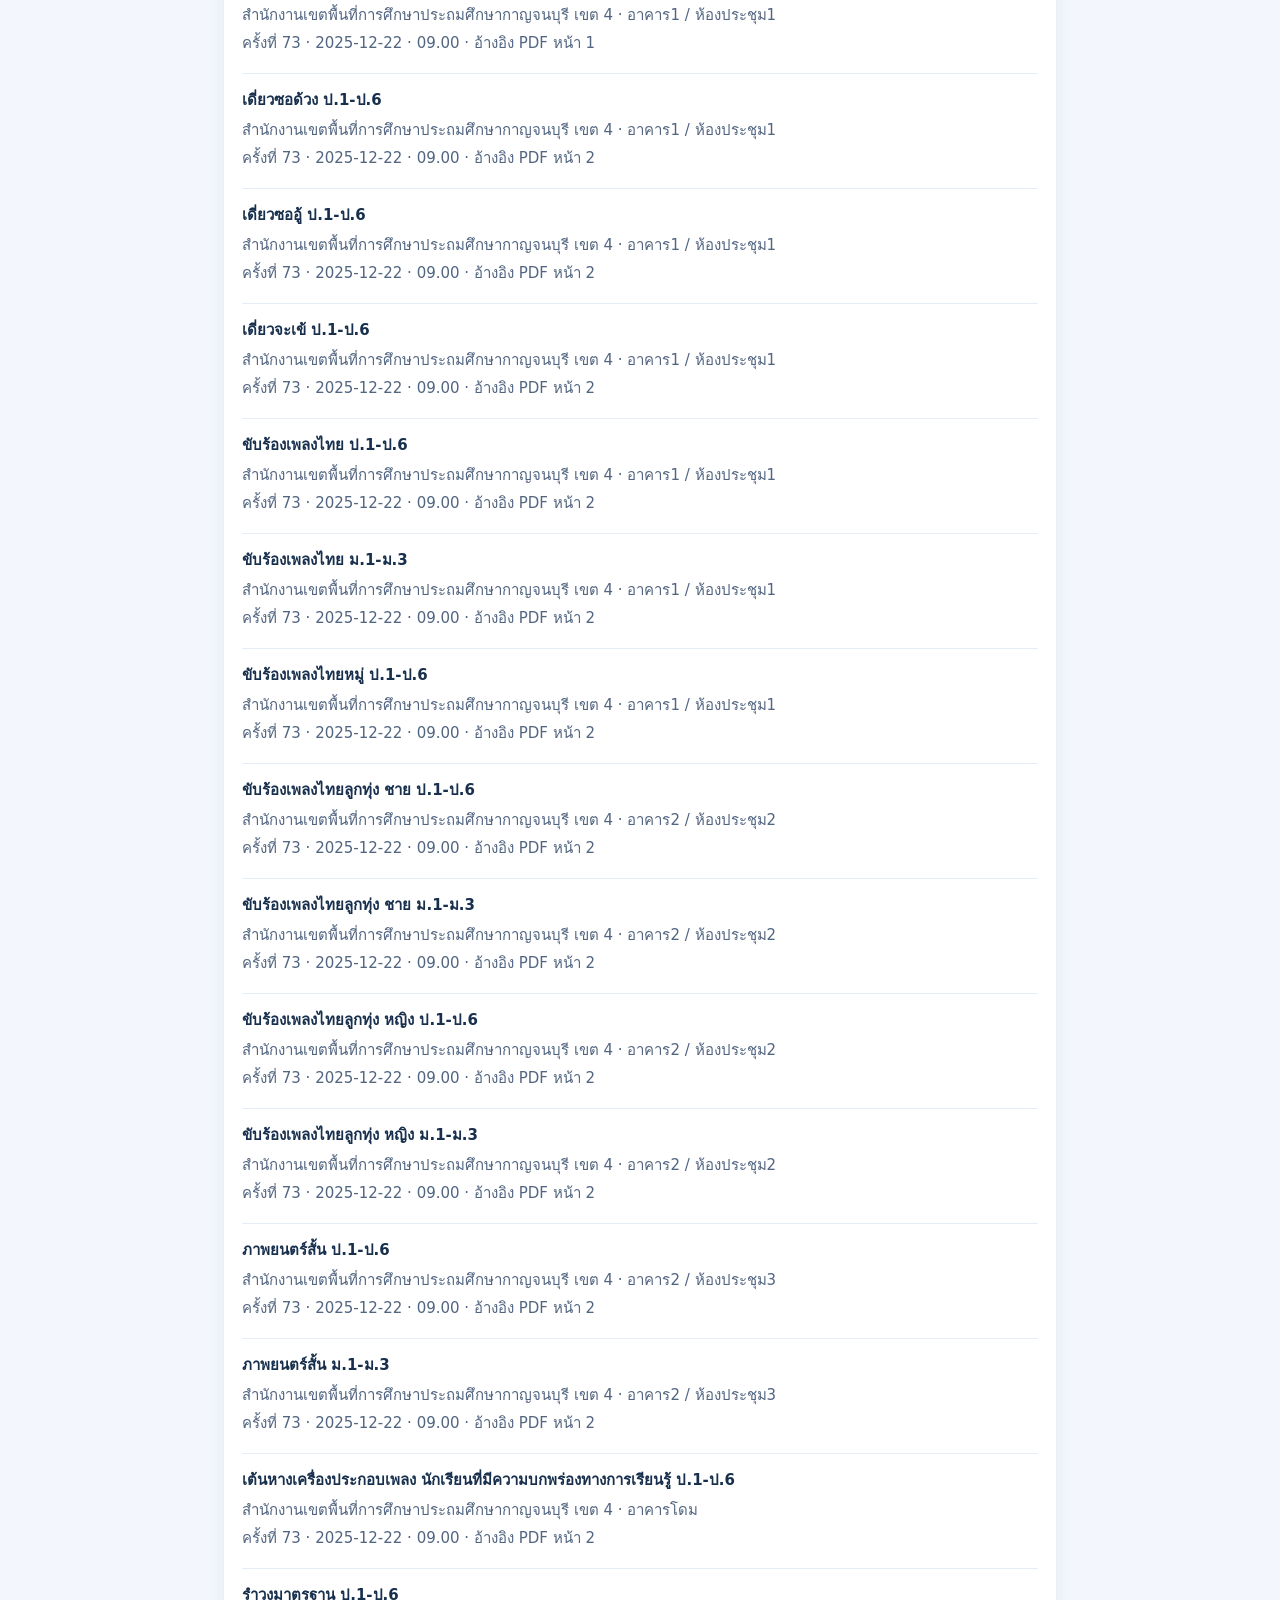
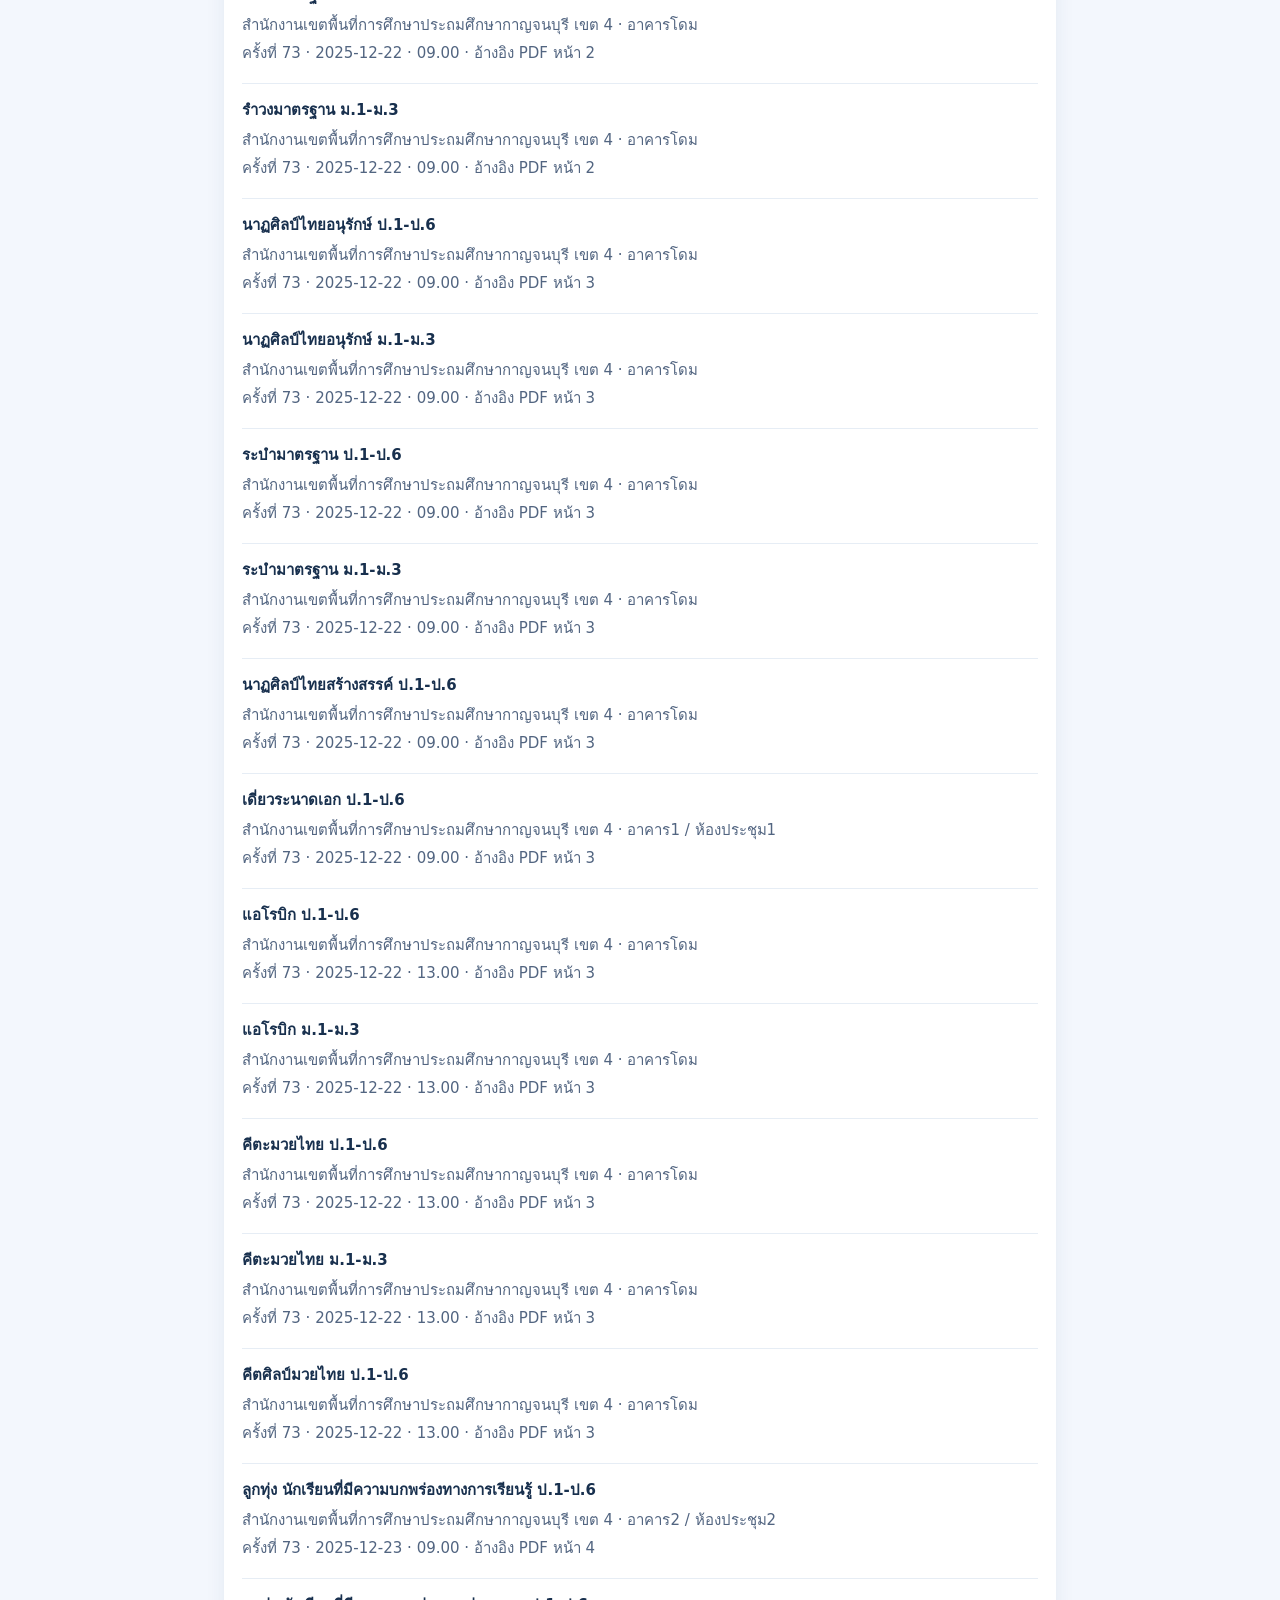
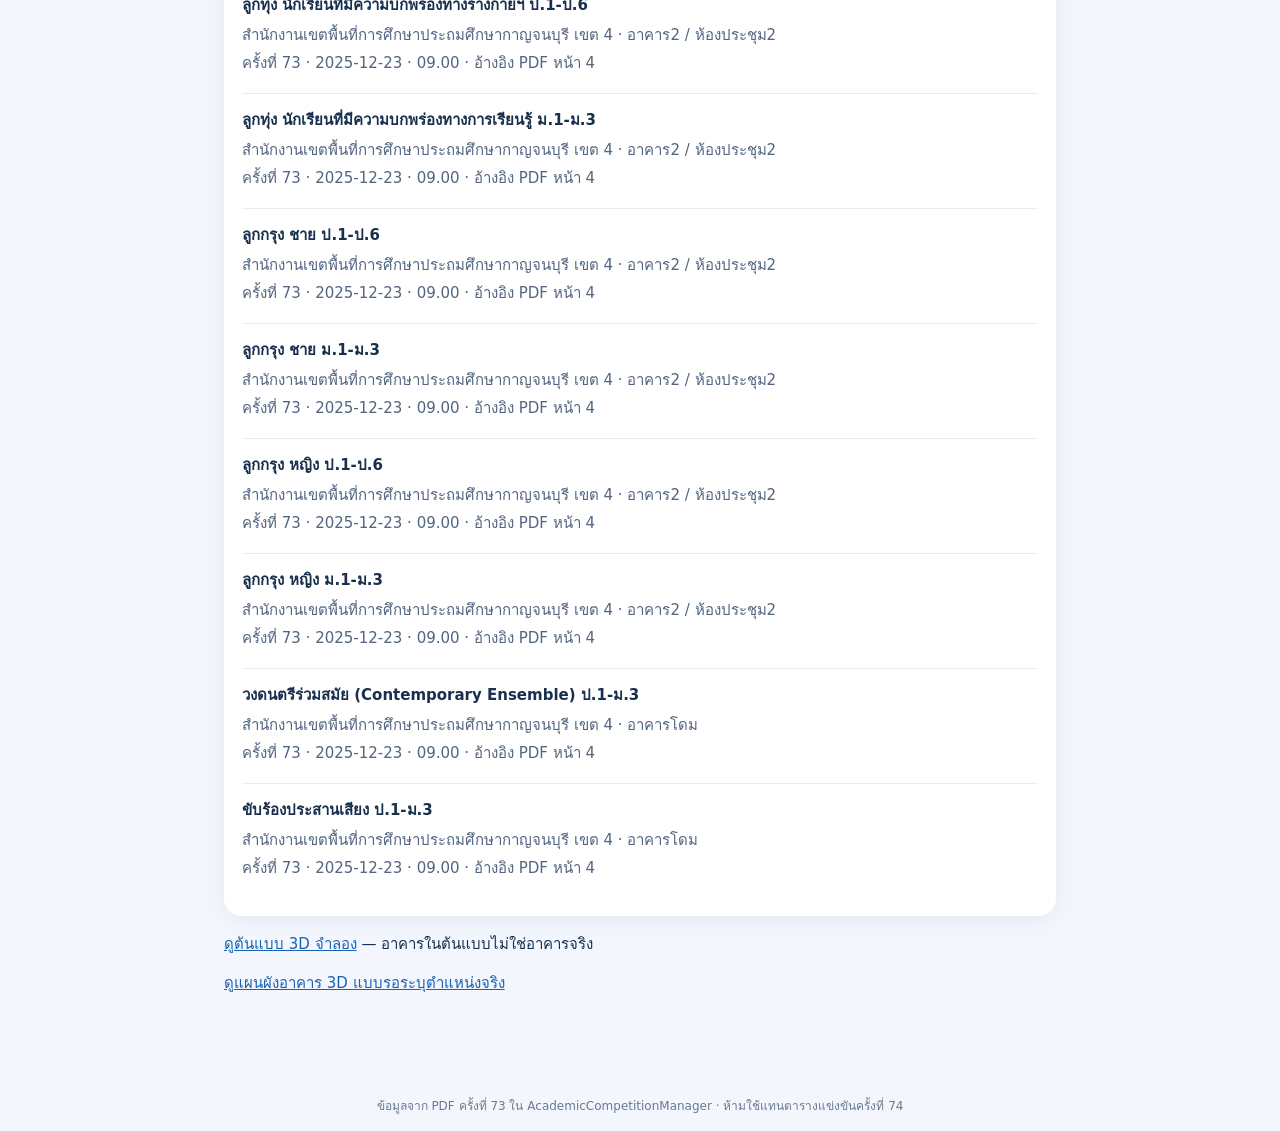
==== commit 3edb7144: "feat: group historical venue activities by building" ====
--- a/venues/index.html
+++ b/venues/index.html
@@ -1,7 +1,7 @@
-<!doctype html><html lang="th"><head><meta charset="utf-8"><meta name="viewport" content="width=device-width,initial-scale=1,viewport-fit=cover"><title>Sillapa 74 — สนามและห้องแข่งขันย้อนหลัง 73</title><style>*{box-sizing:border-box}body{margin:0;background:#f3f7fd;color:#18304e;font:15px system-ui,"Noto Sans Thai",sans-serif}header{background:white;padding:17px;border-bottom:1px solid #dce5f2}a{color:#1762b5}h1{font-size:22px;margin:12px 0 4px}main{max-width:860px;margin:auto;padding:18px 14px 70px}.intro{color:#526581;line-height:1.7}.card{background:white;border-radius:18px;padding:18px;margin:16px 0;box-shadow:0 4px 20px #28456a13}.card h2{font-size:18px;margin:8px 0}.tag{display:inline-block;background:#fff0c9;color:#805a0b;padding:6px 10px;border-radius:20px;font-size:12px}.links{display:flex;gap:10px;flex-wrap:wrap;margin-top:12px}.links a{background:#eaf2ff;padding:10px;border-radius:10px;text-decoration:none;font-weight:700}.field{width:100%;border:1px solid #bfcde0;background:#fff;border-radius:12px;padding:13px;font:inherit;color:inherit}label{font-weight:700;display:block;margin:12px 0 7px}.stats{font-weight:700;color:#435a79;margin:12px 0}.result{border-top:1px solid #e6edf5;padding:14px 0}.result h3{font-size:15px;margin:0 0 6px}.result p{margin:4px 0;color:#526581;line-height:1.6}.empty{color:#65748a;padding:14px 0}small{color:#60738a}footer{padding:16px;text-align:center;font-size:12px;color:#6a7890}@media(min-width:720px){.cards{display:grid;grid-template-columns:1fr 1fr;gap:14px}.cards .card{margin:10px 0}}</style></head><body><header><a href="../">← กลับ Sillapa 74</a><h1>สนามและห้องแข่งขัน</h1><small>ข้อมูลย้อนหลังครั้งที่ 73 · ใช้ประกอบการเตรียมครั้งที่ 74</small></header><main><p class="intro">ค้นหากิจกรรม อาคาร หรือห้องแข่งขันจากตารางครั้งที่ 73 ของสองสนาม ข้อมูลยังอยู่ระหว่างตรวจสอบชื่อกิจกรรมและห้อง ไม่ใช่กำหนดการที่ยืนยันสำหรับครั้งที่ 74</p><div class="cards"><article class="card"><span class="tag">ข้อมูลย้อนหลัง · ยังไม่ยืนยัน</span><h2>โรงเรียนอนุบาลบ่อพลอย</h2><div class="links"><a href="https://www.google.com/maps/search/?api=1&query=%E0%B9%82%E0%B8%A3%E0%B8%87%E0%B9%80%E0%B8%A3%E0%B8%B5%E0%B8%A2%E0%B8%99%E0%B8%AD%E0%B8%99%E0%B8%B8%E0%B8%9A%E0%B8%B2%E0%B8%A5%E0%B8%9A%E0%B9%88%E0%B8%AD%E0%B8%9E%E0%B8%A5%E0%B8%AD%E0%B8%A2" target="_blank" rel="noopener noreferrer">เปิด Google Maps ↗</a></div></article><article class="card"><span class="tag">ข้อมูลย้อนหลัง · ยังไม่ยืนยัน</span><h2>สำนักงานเขตพื้นที่การศึกษาประถมศึกษากาญจนบุรี เขต 4</h2><div class="links"><a href="https://www.google.com/maps/search/?api=1&query=%E0%B8%AA%E0%B8%B3%E0%B8%99%E0%B8%B1%E0%B8%81%E0%B8%87%E0%B8%B2%E0%B8%99%E0%B9%80%E0%B8%82%E0%B8%95%E0%B8%9E%E0%B8%B7%E0%B9%89%E0%B8%99%E0%B8%97%E0%B8%B5%E0%B9%88%E0%B8%81%E0%B8%B2%E0%B8%A3%E0%B8%A8%E0%B8%B6%E0%B8%81%E0%B8%A9%E0%B8%B2%E0%B8%9B%E0%B8%A3%E0%B8%B0%E0%B8%96%E0%B8%A1%E0%B8%A8%E0%B8%B6%E0%B8%81%E0%B8%A9%E0%B8%B2%E0%B8%81%E0%B8%B2%E0%B8%8D%E0%B8%88%E0%B8%99%E0%B8%9A%E0%B8%B8%E0%B8%A3%E0%B8%B5%E0%B9%80%E0%B8%82%E0%B8%954" target="_blank" rel="noopener noreferrer">เปิด Google Maps ↗</a></div></article></div><section class="card"><h2>ค้นหาตารางสนามครั้งที่ 73</h2><label for="venue">สนามแข่งขัน</label><select class="field" id="venue"><option value="all">ทั้งสองสนาม</option><option value="anuban-bophloi">โรงเรียนอนุบาลบ่อพลอย</option><option value="kanchanaburi-pesa4">สำนักงานเขตฯ เขต 4</option></select><label for="q">ค้นหากิจกรรม / อาคาร / ห้อง</label><input class="field" id="q" type="search" placeholder="เช่น ปั้นดินน้ำมัน, อาคาร 5, ห้องประชุม" autocomplete="off"><div class="stats" id="count" aria-live="polite">กำลังโหลดข้อมูล…</div><div id="results"></div></section><p><a href="../threejs-demo/">ดูต้นแบบ 3D จำลอง</a> — อาคารในต้นแบบไม่ใช่อาคารจริง</p></main><footer>ข้อมูลจาก PDF ครั้งที่ 73 ใน AcademicCompetitionManager · ห้ามใช้แทนตารางแข่งขันครั้งที่ 74</footer><script type="module">
-const root=document.querySelector('#results'),count=document.querySelector('#count'),q=document.querySelector('#q'),select=document.querySelector('#venue');let data=[];
+<!doctype html><html lang="th"><head><meta charset="utf-8"><meta name="viewport" content="width=device-width,initial-scale=1,viewport-fit=cover"><title>Sillapa 74 — สนามและห้องแข่งขันย้อนหลัง 73</title><style>*{box-sizing:border-box}body{margin:0;background:#f3f7fd;color:#18304e;font:15px system-ui,"Noto Sans Thai",sans-serif}header{background:white;padding:17px;border-bottom:1px solid #dce5f2}a{color:#1762b5}h1{font-size:22px;margin:12px 0 4px}main{max-width:860px;margin:auto;padding:18px 14px 70px}.intro{color:#526581;line-height:1.7}.card{background:white;border-radius:18px;padding:18px;margin:16px 0;box-shadow:0 4px 20px #28456a13}.card h2{font-size:18px;margin:8px 0}.tag{display:inline-block;background:#fff0c9;color:#805a0b;padding:6px 10px;border-radius:20px;font-size:12px}.links{display:flex;gap:10px;flex-wrap:wrap;margin-top:12px}.links a{background:#eaf2ff;padding:10px;border-radius:10px;text-decoration:none;font-weight:700}.field{width:100%;border:1px solid #bfcde0;background:#fff;border-radius:12px;padding:13px;font:inherit;color:inherit}label{font-weight:700;display:block;margin:12px 0 7px}.stats{font-weight:700;color:#435a79;margin:12px 0}.result{border-top:1px solid #e6edf5;padding:14px 0}.result h3{font-size:15px;margin:0 0 6px}.result p{margin:4px 0;color:#526581;line-height:1.6}.empty{color:#65748a;padding:14px 0}small{color:#60738a}footer{padding:16px;text-align:center;font-size:12px;color:#6a7890}@media(min-width:720px){.cards{display:grid;grid-template-columns:1fr 1fr;gap:14px}.cards .card{margin:10px 0}} .building-group{border:1px solid #e2eaf5;border-radius:12px;margin:10px 0;overflow:hidden}.building-group summary{cursor:pointer;padding:13px;font-weight:700;background:#f7faff}.building-group .inside{padding:10px 14px}.subtle{font-size:12px;color:#61738d} </style></head><body><header><a href="../">← กลับ Sillapa 74</a><h1>สนามและห้องแข่งขัน</h1><small>ข้อมูลย้อนหลังครั้งที่ 73 · ใช้ประกอบการเตรียมครั้งที่ 74</small></header><main><p class="intro">ค้นหากิจกรรม อาคาร หรือห้องแข่งขันจากตารางครั้งที่ 73 ของสองสนาม ข้อมูลยังอยู่ระหว่างตรวจสอบชื่อกิจกรรมและห้อง ไม่ใช่กำหนดการที่ยืนยันสำหรับครั้งที่ 74</p><div class="cards"><article class="card"><span class="tag">ข้อมูลย้อนหลัง · ยังไม่ยืนยัน</span><h2>โรงเรียนอนุบาลบ่อพลอย</h2><div class="links"><a href="https://www.google.com/maps/search/?api=1&query=%E0%B9%82%E0%B8%A3%E0%B8%87%E0%B9%80%E0%B8%A3%E0%B8%B5%E0%B8%A2%E0%B8%99%E0%B8%AD%E0%B8%99%E0%B8%B8%E0%B8%9A%E0%B8%B2%E0%B8%A5%E0%B8%9A%E0%B9%88%E0%B8%AD%E0%B8%9E%E0%B8%A5%E0%B8%AD%E0%B8%A2" target="_blank" rel="noopener noreferrer">เปิด Google Maps ↗</a></div></article><article class="card"><span class="tag">ข้อมูลย้อนหลัง · ยังไม่ยืนยัน</span><h2>สำนักงานเขตพื้นที่การศึกษาประถมศึกษากาญจนบุรี เขต 4</h2><div class="links"><a href="https://www.google.com/maps/search/?api=1&query=%E0%B8%AA%E0%B8%B3%E0%B8%99%E0%B8%B1%E0%B8%81%E0%B8%87%E0%B8%B2%E0%B8%99%E0%B9%80%E0%B8%82%E0%B8%95%E0%B8%9E%E0%B8%B7%E0%B9%89%E0%B8%99%E0%B8%97%E0%B8%B5%E0%B9%88%E0%B8%81%E0%B8%B2%E0%B8%A3%E0%B8%A8%E0%B8%B6%E0%B8%81%E0%B8%A9%E0%B8%B2%E0%B8%9B%E0%B8%A3%E0%B8%B0%E0%B8%96%E0%B8%A1%E0%B8%A8%E0%B8%B6%E0%B8%81%E0%B8%A9%E0%B8%B2%E0%B8%81%E0%B8%B2%E0%B8%8D%E0%B8%88%E0%B8%99%E0%B8%9A%E0%B8%B8%E0%B8%A3%E0%B8%B5%E0%B9%80%E0%B8%82%E0%B8%954" target="_blank" rel="noopener noreferrer">เปิด Google Maps ↗</a></div></article></div><section class="card"><h2>ค้นหาตารางสนามครั้งที่ 73</h2><label for="venue">สนามแข่งขัน</label><select class="field" id="venue"><option value="all">ทั้งสองสนาม</option><option value="anuban-bophloi">โรงเรียนอนุบาลบ่อพลอย</option><option value="kanchanaburi-pesa4">สำนักงานเขตฯ เขต 4</option></select><label for="mode">รูปแบบการดู</label><select class="field" id="mode"><option value="rows">รายการแข่งขัน</option><option value="buildings">แยกตามอาคาร (ข้อมูลย้อนหลัง)</option></select><label for="q">ค้นหากิจกรรม / อาคาร / ห้อง</label><input class="field" id="q" type="search" placeholder="เช่น ปั้นดินน้ำมัน, อาคาร 5, ห้องประชุม" autocomplete="off"><div class="stats" id="count" aria-live="polite">กำลังโหลดข้อมูล…</div><div id="results"></div></section><p><a href="../threejs-demo/">ดูต้นแบบ 3D จำลอง</a> — อาคารในต้นแบบไม่ใช่อาคารจริง</p><p><a href="./campus-3d.html">ดูแผนผังอาคาร 3D แบบรอระบุตำแหน่งจริง</a></p></main><footer>ข้อมูลจาก PDF ครั้งที่ 73 ใน AcademicCompetitionManager · ห้ามใช้แทนตารางแข่งขันครั้งที่ 74</footer><script type="module">
+const root=document.querySelector('#results'),count=document.querySelector('#count'),q=document.querySelector('#q'),select=document.querySelector('#venue'),mode=document.querySelector('#mode');let data=[];
 const normalize=s=>String(s??'').normalize('NFKC').toLocaleLowerCase('th-TH').replace(/\s+/g,'');
-function render(){const term=normalize(q.value),venue=select.value;const rows=data.filter(x=>(venue==='all'||x.venueId===venue)&&normalize([x.activity,x.building,x.floor,x.room,x.venueName].join(' ')).includes(term));count.textContent='พบ '+rows.length+' จาก '+data.length+' รายการย้อนหลังครั้งที่ 73';root.replaceChildren();if(!rows.length){const p=document.createElement('p');p.className='empty';p.textContent='ไม่พบรายการที่ตรงกับคำค้น';root.append(p);return}const frag=document.createDocumentFragment();for(const x of rows.slice(0,100)){const item=document.createElement('article');item.className='result';const title=document.createElement('h3');title.textContent=x.activity;const where=document.createElement('p');where.textContent=x.venueName+' · '+[x.building,x.floor,x.room].filter(Boolean).join(' / ');const when=document.createElement('p');when.textContent='ครั้งที่ 73 · '+(x.date||'ไม่ระบุวัน')+' · '+(x.time||'ไม่ระบุเวลา')+' · อ้างอิง PDF หน้า '+x.sourcePage;item.append(title,where,when);frag.append(item)}root.append(frag);if(rows.length>100){const p=document.createElement('p');p.className='empty';p.textContent='แสดง 100 รายการแรก กรุณาระบุคำค้นเพื่อดูรายการที่เหลือ';root.append(p)}}
-q.addEventListener('input',render);select.addEventListener('change',render);
+function render(){const term=normalize(q.value),venue=select.value;const rows=data.filter(x=>(venue==='all'||x.venueId===venue)&&normalize([x.activity,x.building,x.floor,x.room,x.venueName].join(' ')).includes(term));count.textContent='พบ '+rows.length+' จาก '+data.length+' รายการย้อนหลังครั้งที่ 73';root.replaceChildren();if(!rows.length){const p=document.createElement('p');p.className='empty';p.textContent='ไม่พบรายการที่ตรงกับคำค้น';root.append(p);return}if(mode.value==='buildings'){const groups=new Map();for(const x of rows){const key=x.venueName+'||'+(x.building||'ไม่ระบุอาคาร');if(!groups.has(key))groups.set(key,[]);groups.get(key).push(x)}for(const [key,items] of groups){const details=document.createElement('details');details.className='building-group';const summary=document.createElement('summary');summary.textContent=key.split('||').join(' — ')+' ('+items.length+' รายการ)';const inside=document.createElement('div');inside.className='inside';for(const x of items){const p=document.createElement('p');p.textContent=x.activity+' · '+[x.floor,x.room].filter(Boolean).join(' / ');inside.append(p)}details.append(summary,inside);root.append(details)}return}const frag=document.createDocumentFragment();for(const x of rows.slice(0,100)){const item=document.createElement('article');item.className='result';const title=document.createElement('h3');title.textContent=x.activity;const where=document.createElement('p');where.textContent=x.venueName+' · '+[x.building,x.floor,x.room].filter(Boolean).join(' / ');const when=document.createElement('p');when.textContent='ครั้งที่ 73 · '+(x.date||'ไม่ระบุวัน')+' · '+(x.time||'ไม่ระบุเวลา')+' · อ้างอิง PDF หน้า '+x.sourcePage;item.append(title,where,when);frag.append(item)}root.append(frag);if(rows.length>100){const p=document.createElement('p');p.className='empty';p.textContent='แสดง 100 รายการแรก กรุณาระบุคำค้นเพื่อดูรายการที่เหลือ';root.append(p)}}
+q.addEventListener('input',render);select.addEventListener('change',render);mode.addEventListener('change',render);
 try{const response=await fetch('./history73.json');if(!response.ok)throw Error('โหลดไม่สำเร็จ');const snapshot=await response.json();if(snapshot.schema!=='sillapa-73-venue-history-v1'||snapshot.edition!==73||snapshot.publicationStatus!=='historical-review-only')throw Error('ข้อมูลไม่ผ่านการตรวจสอบรูปแบบ');data=snapshot.venues.flatMap(v=>v.rows.map(x=>({...x,venueId:v.id,venueName:v.name})));render()}catch(e){count.textContent='ยังโหลดข้อมูลย้อนหลังไม่ได้';root.textContent='โปรดลองเปิดใหม่เมื่อมีอินเทอร์เน็ต'}
 </script></body></html>
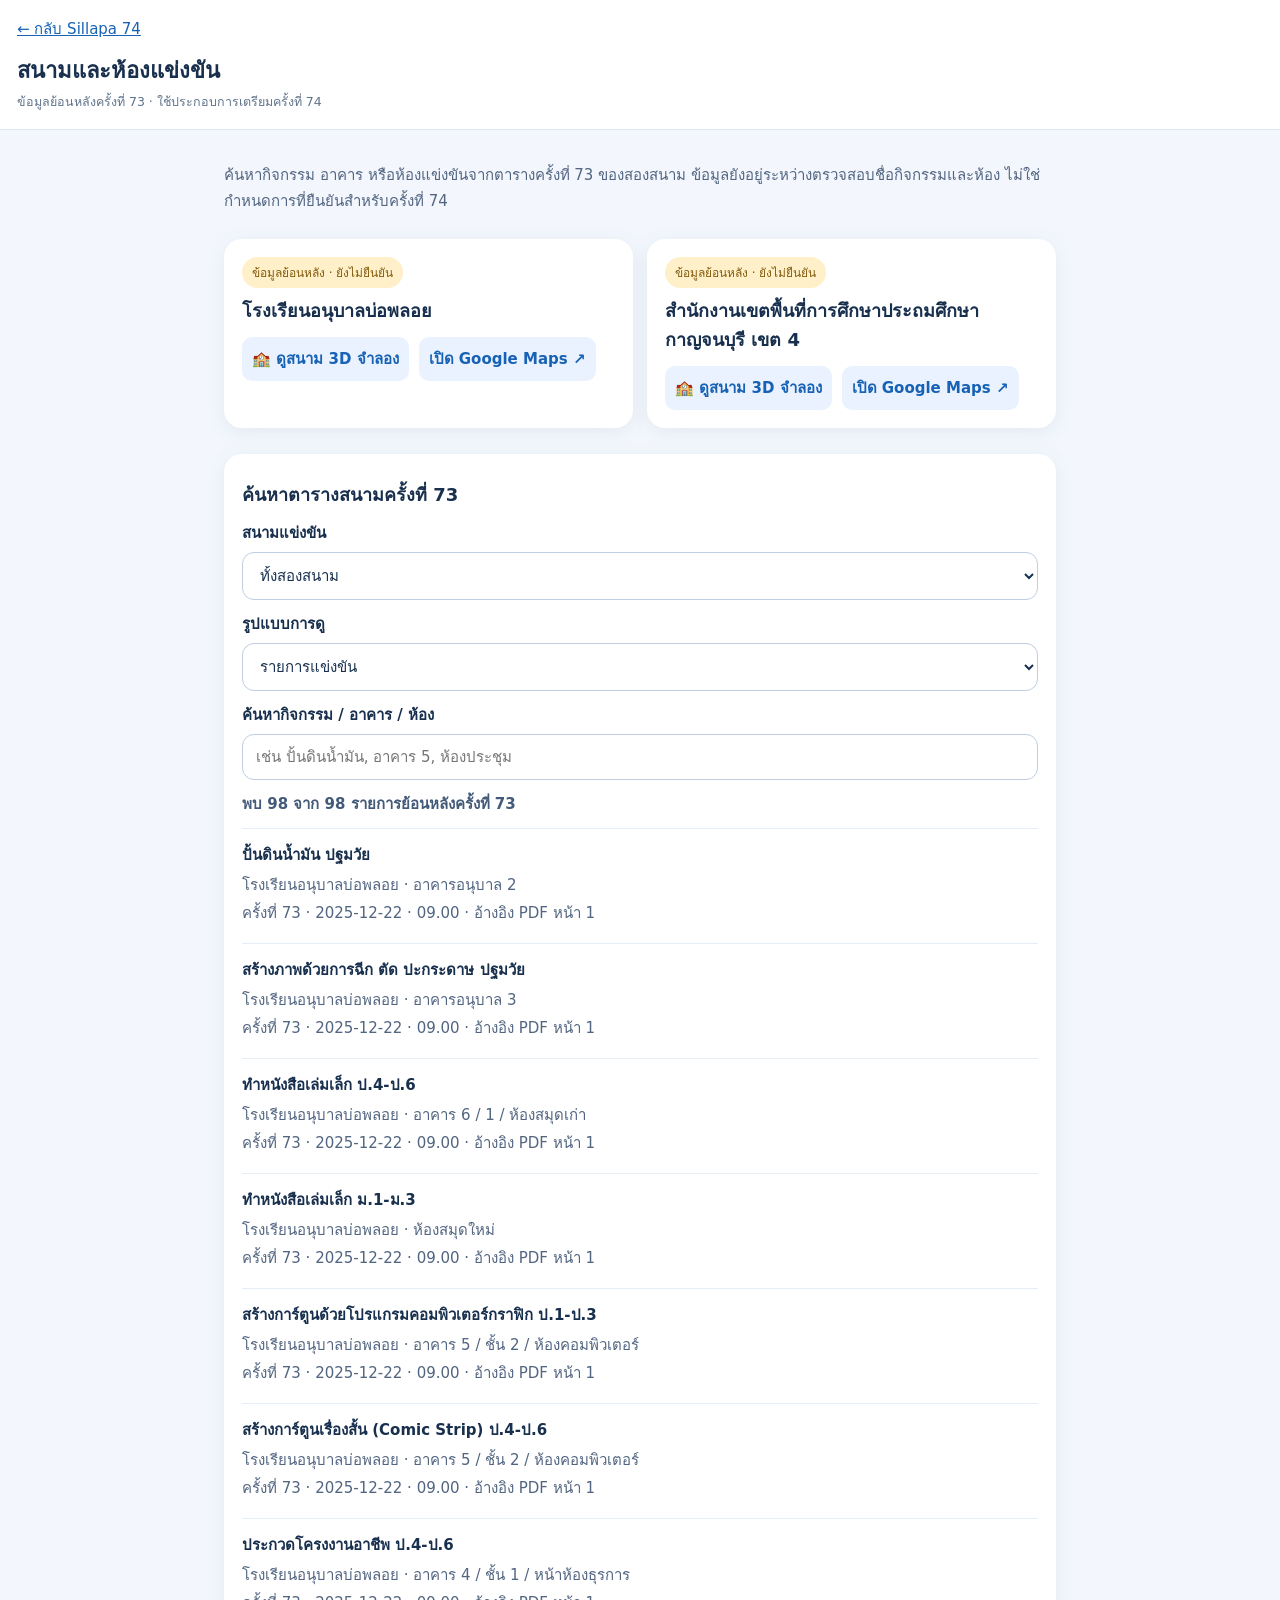
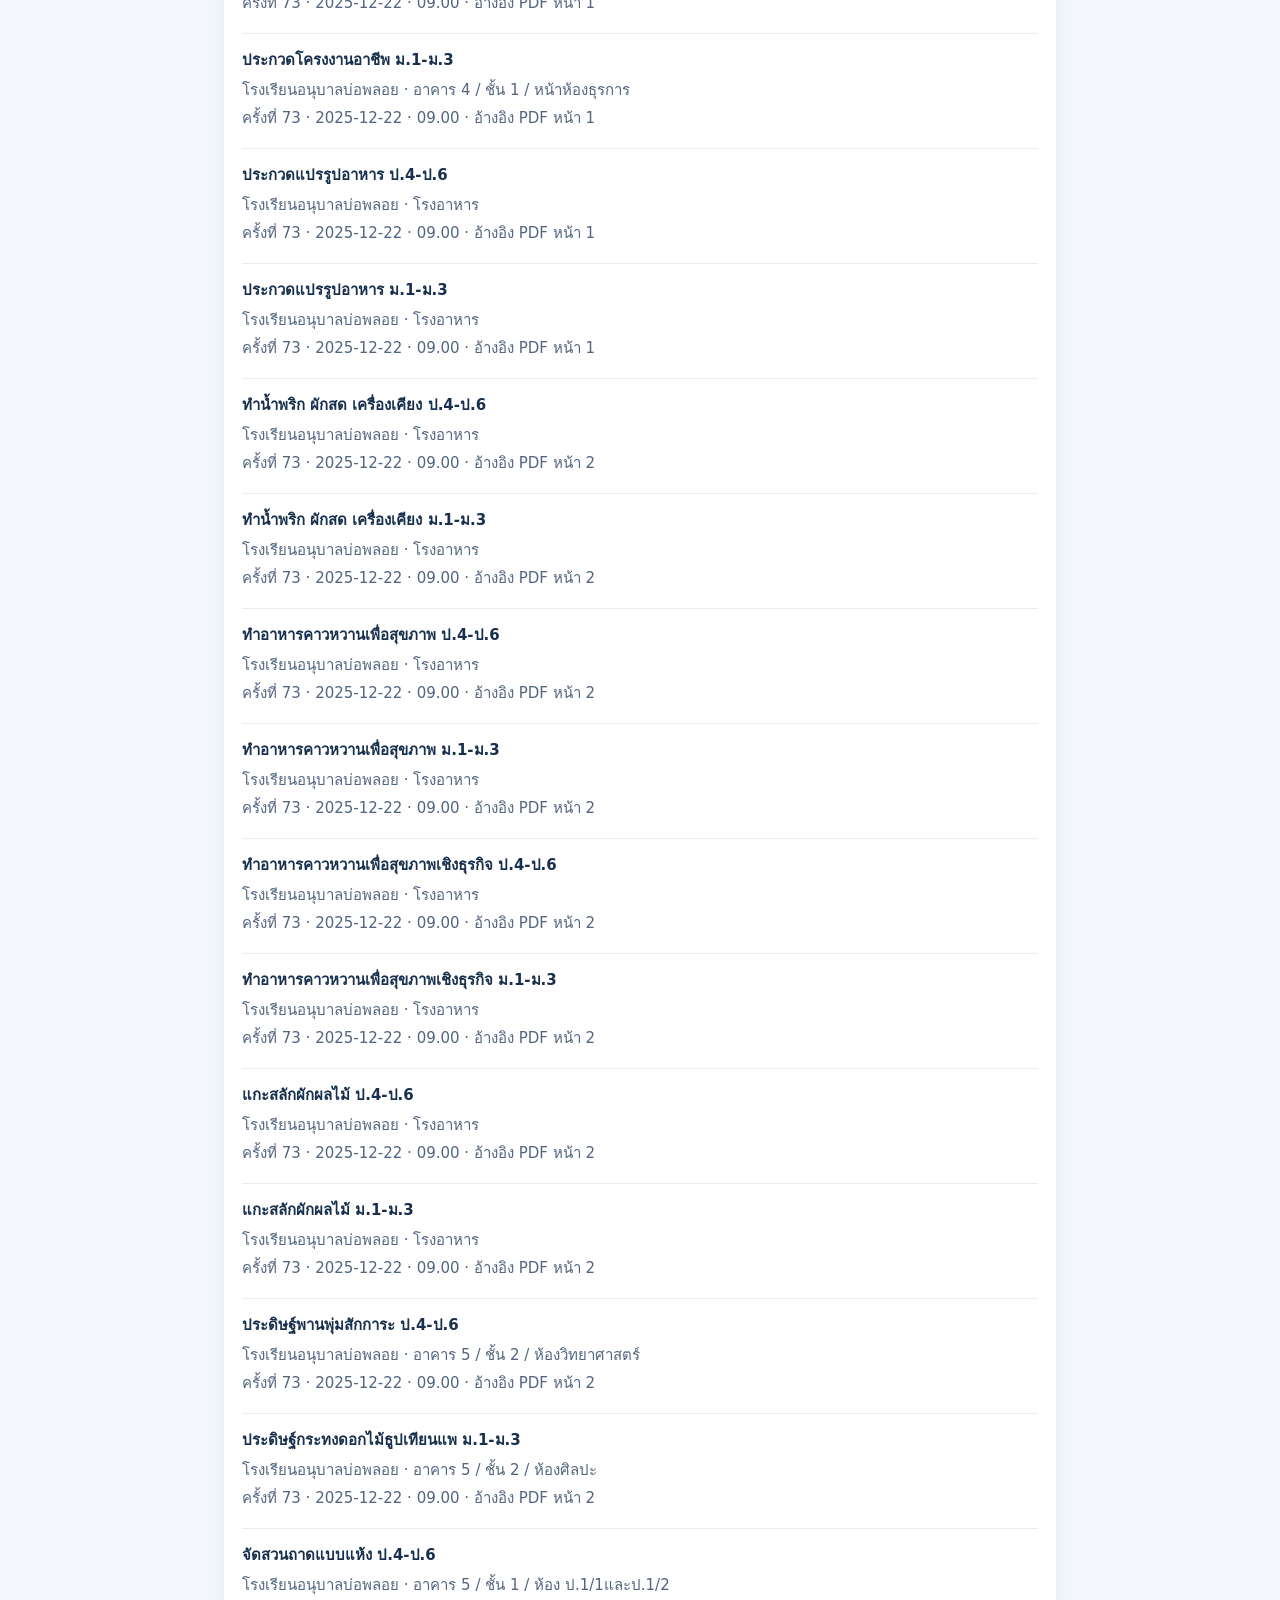
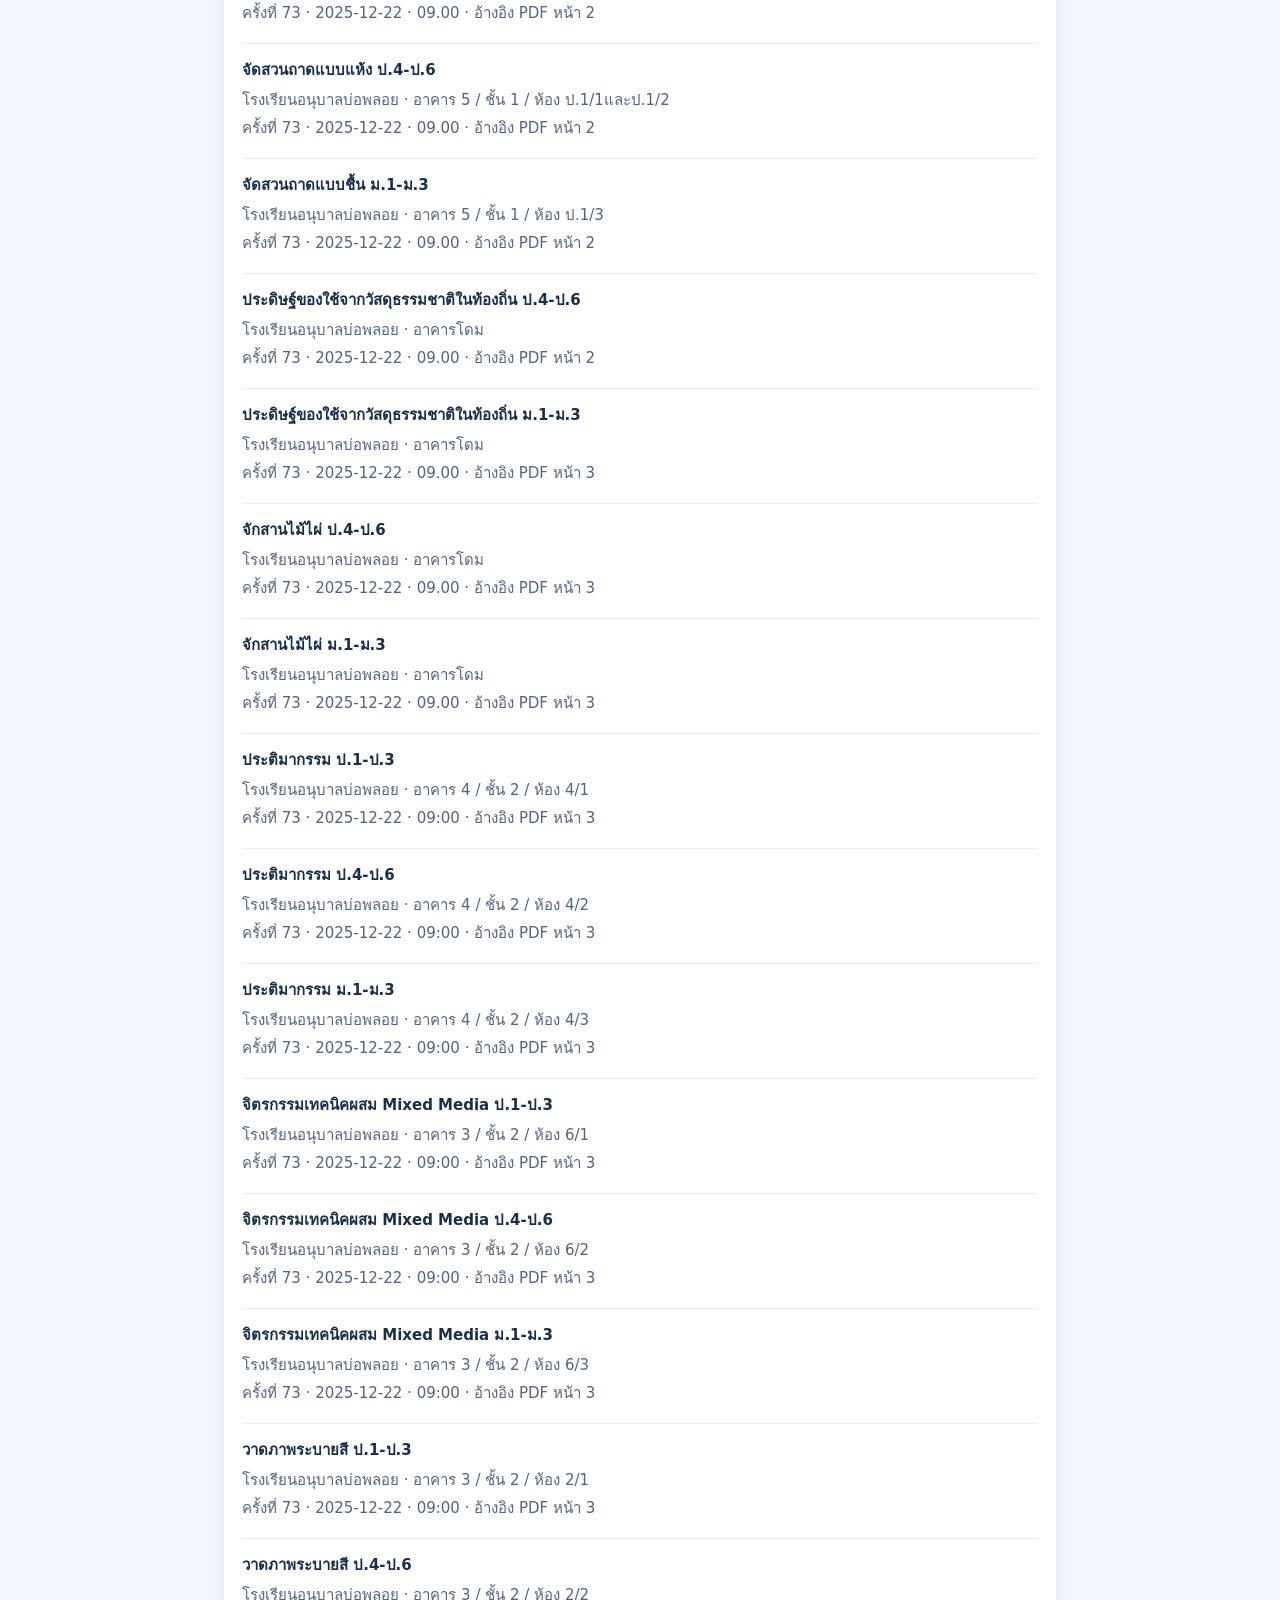
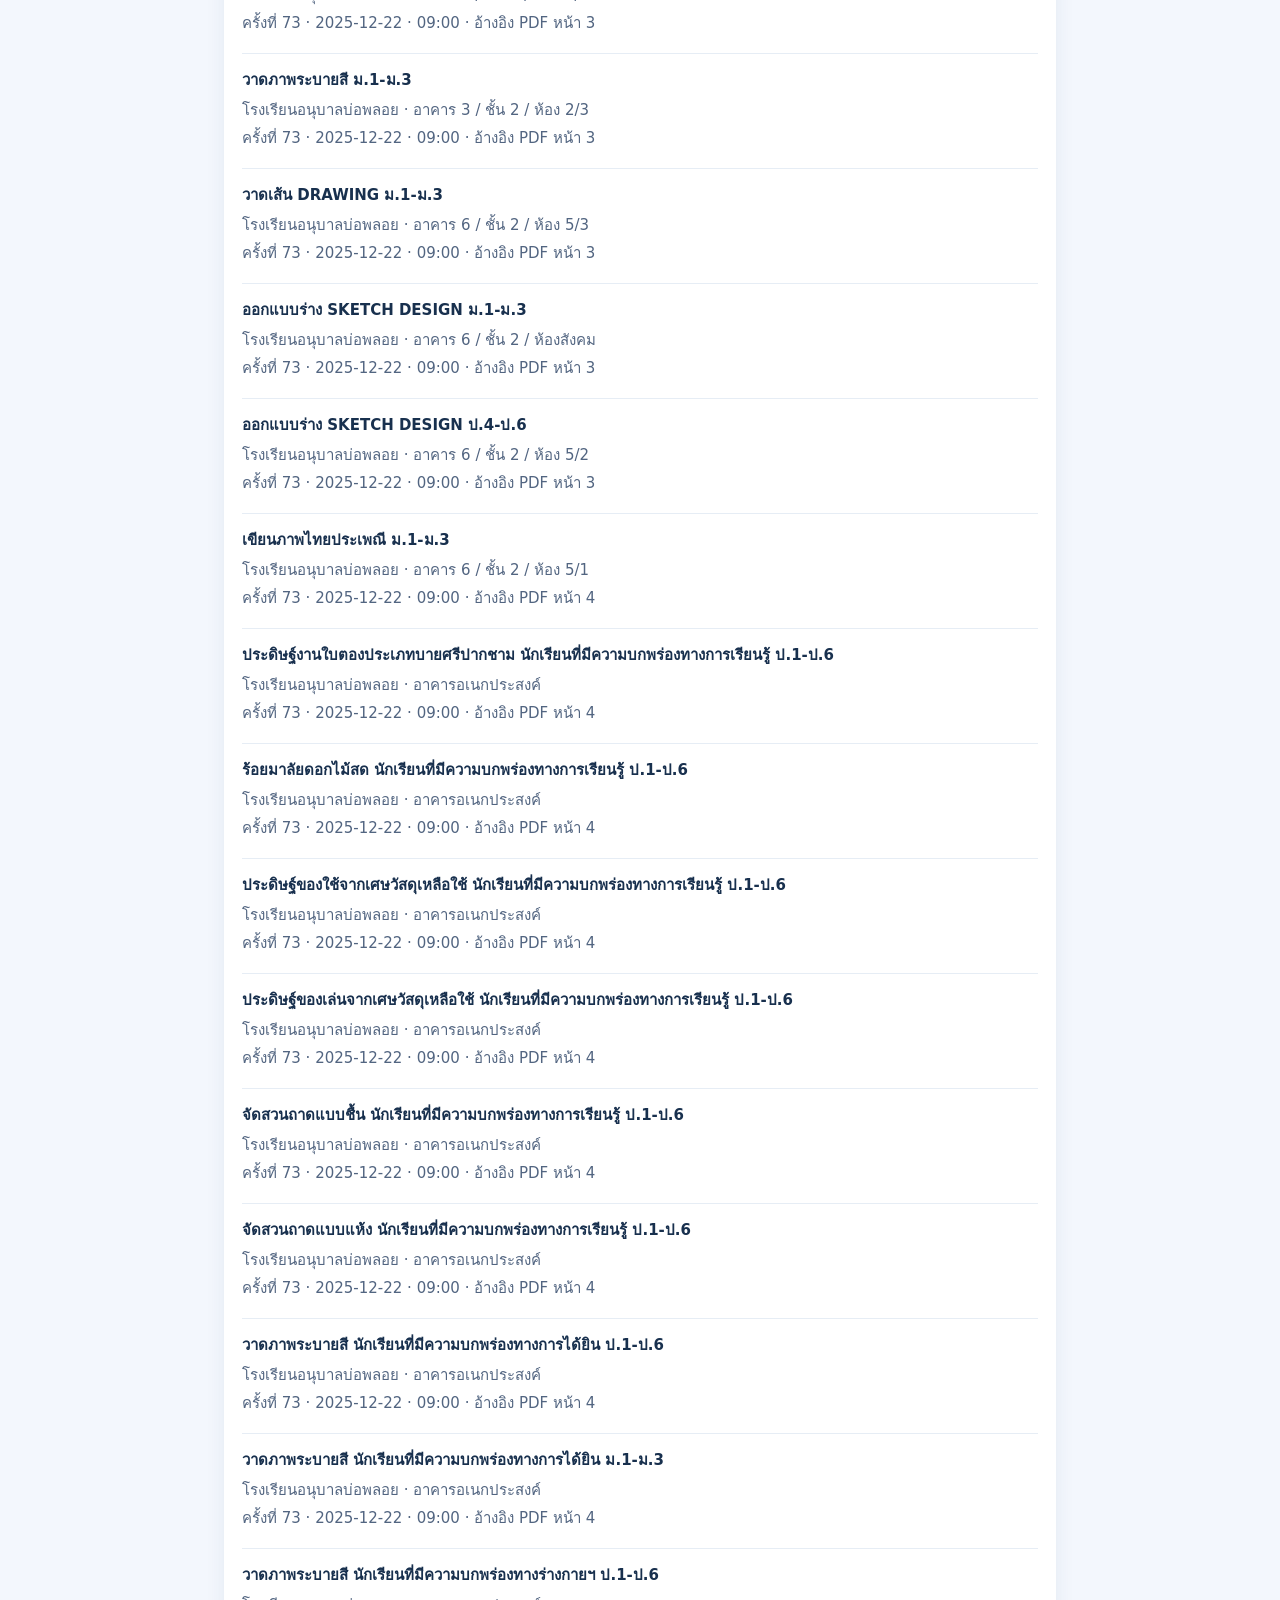
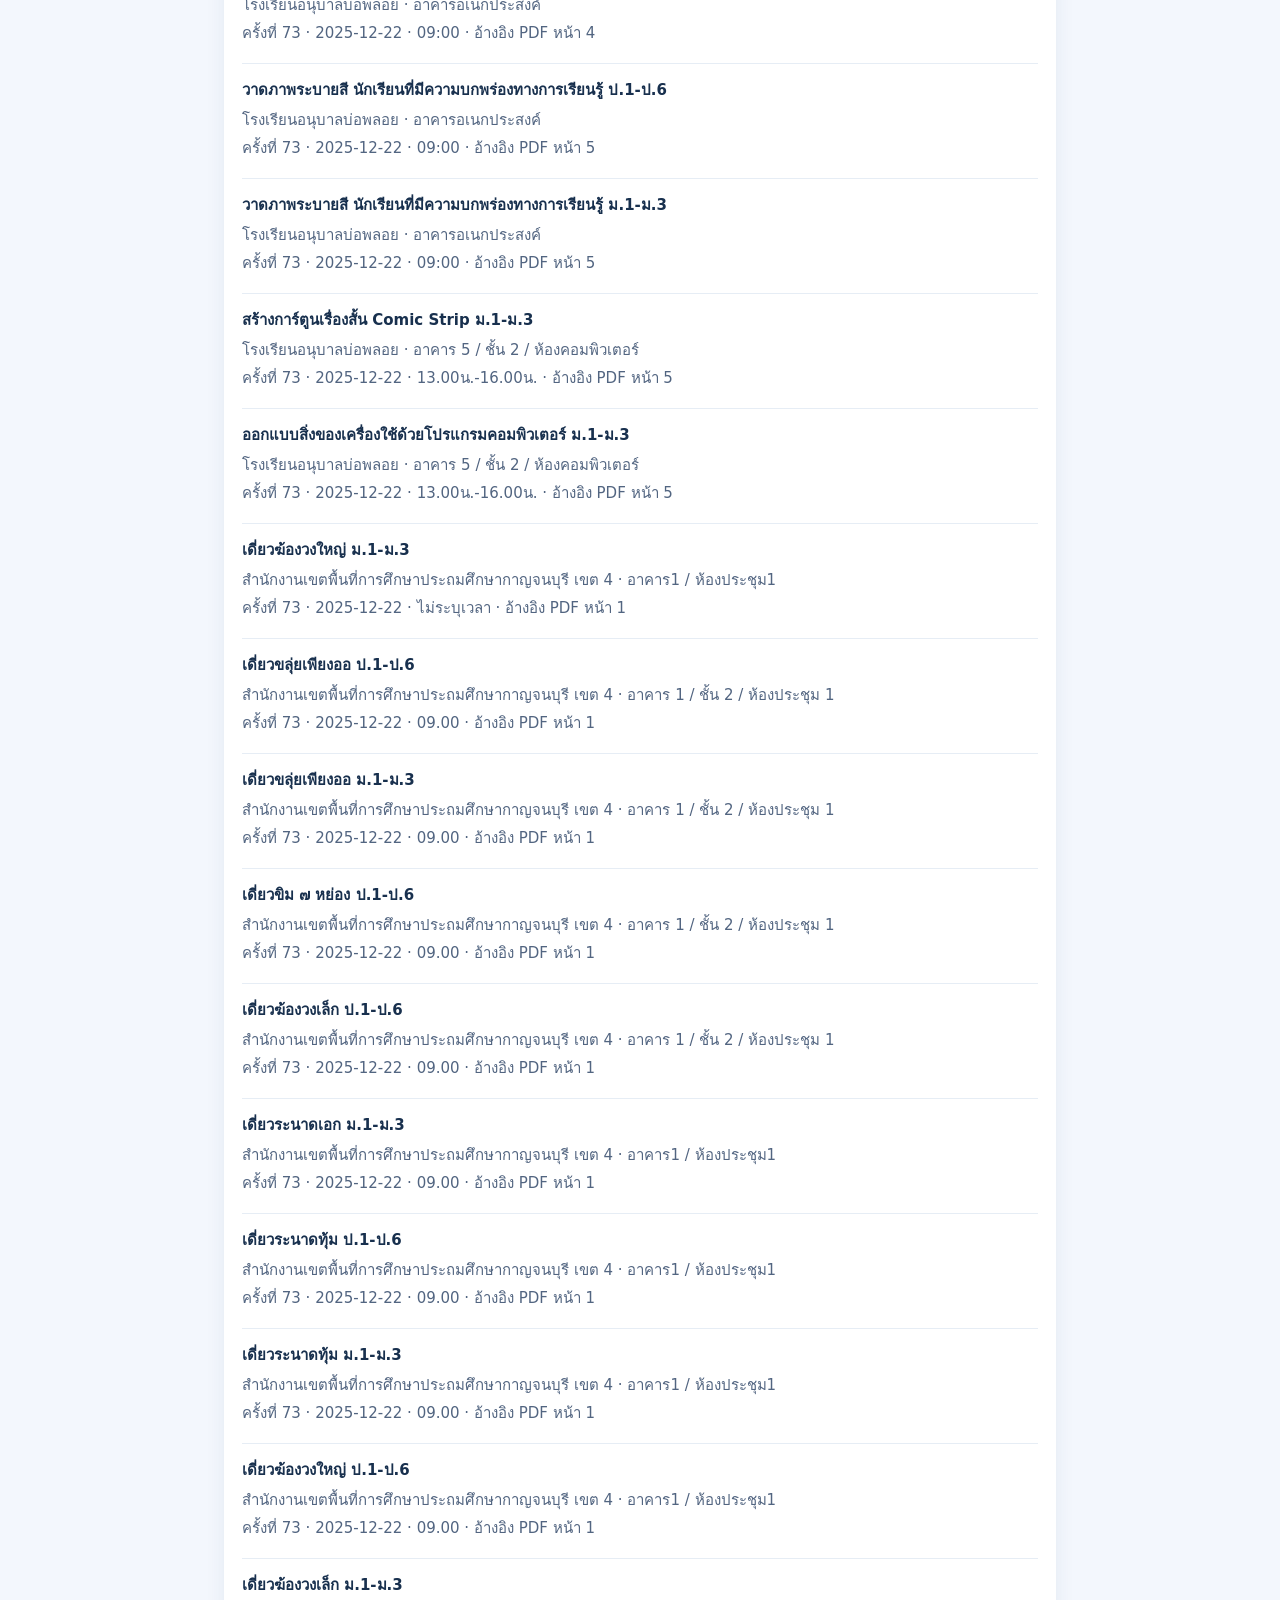
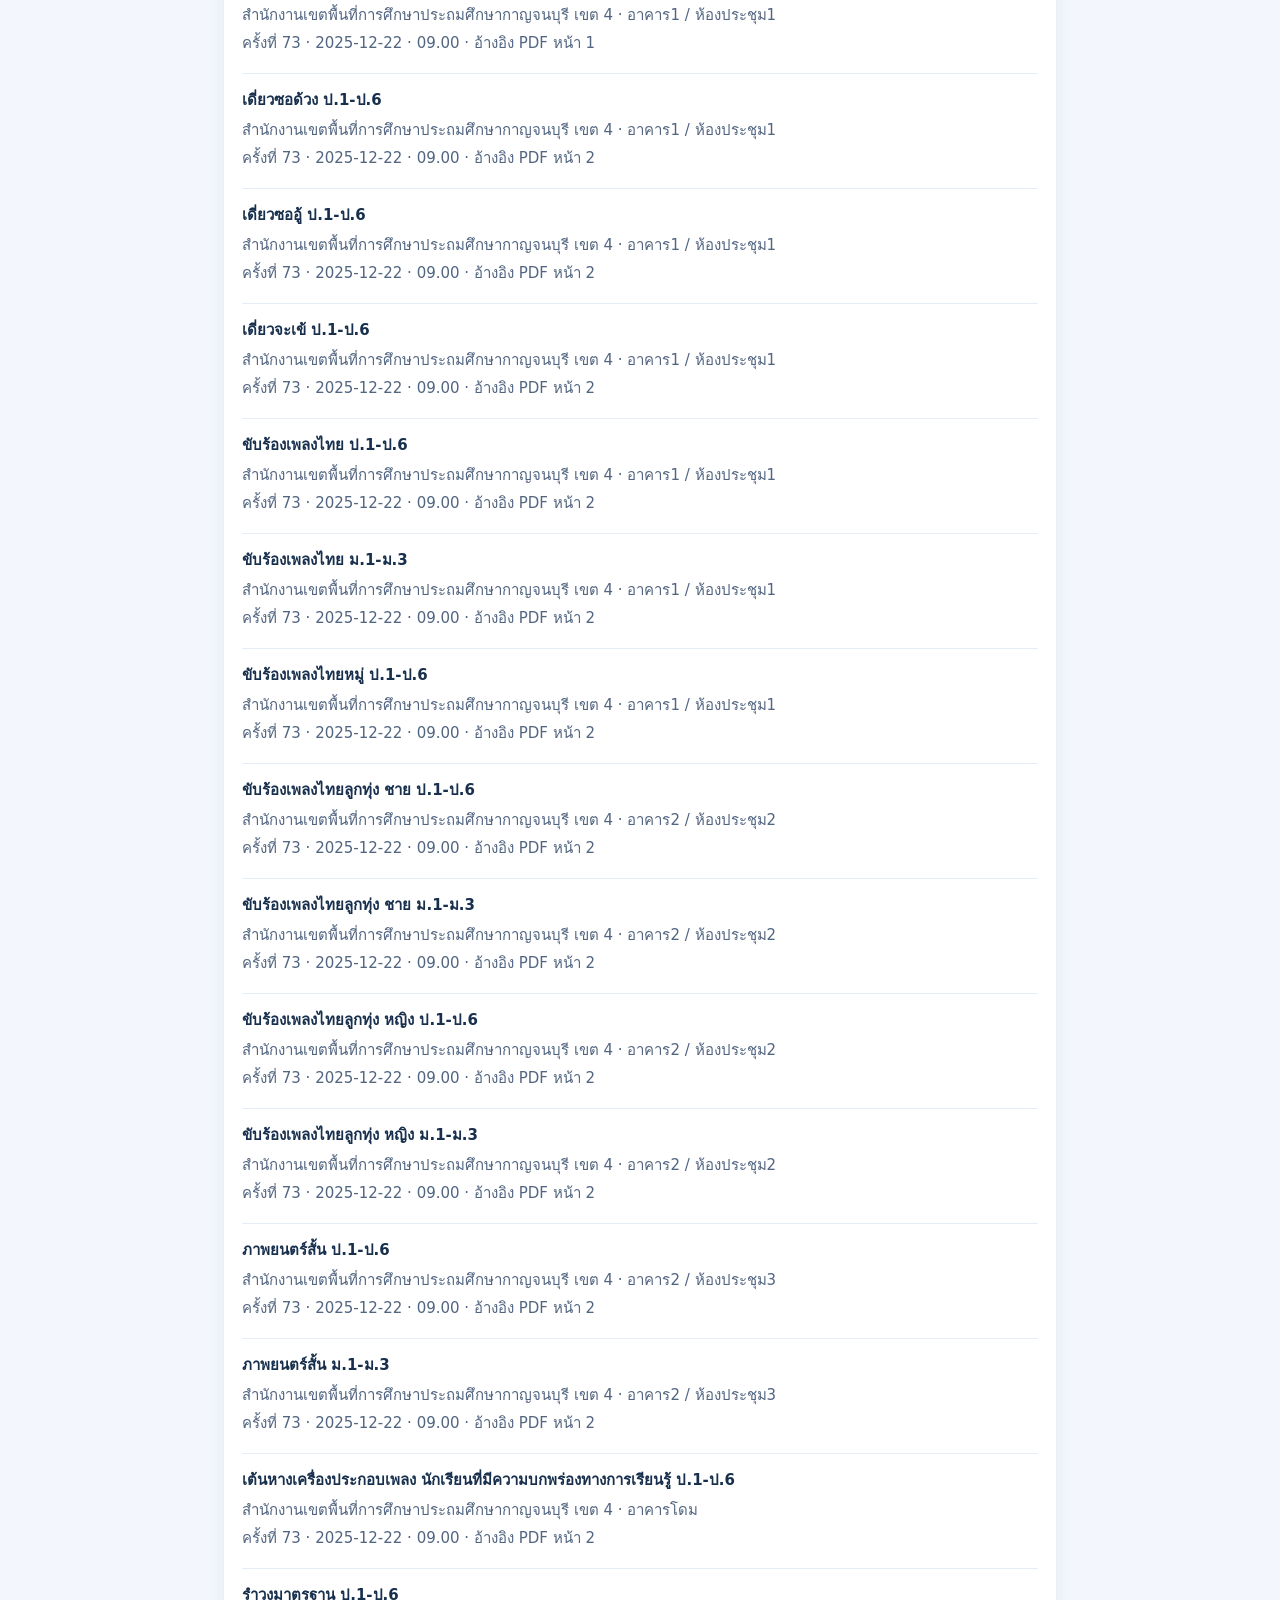
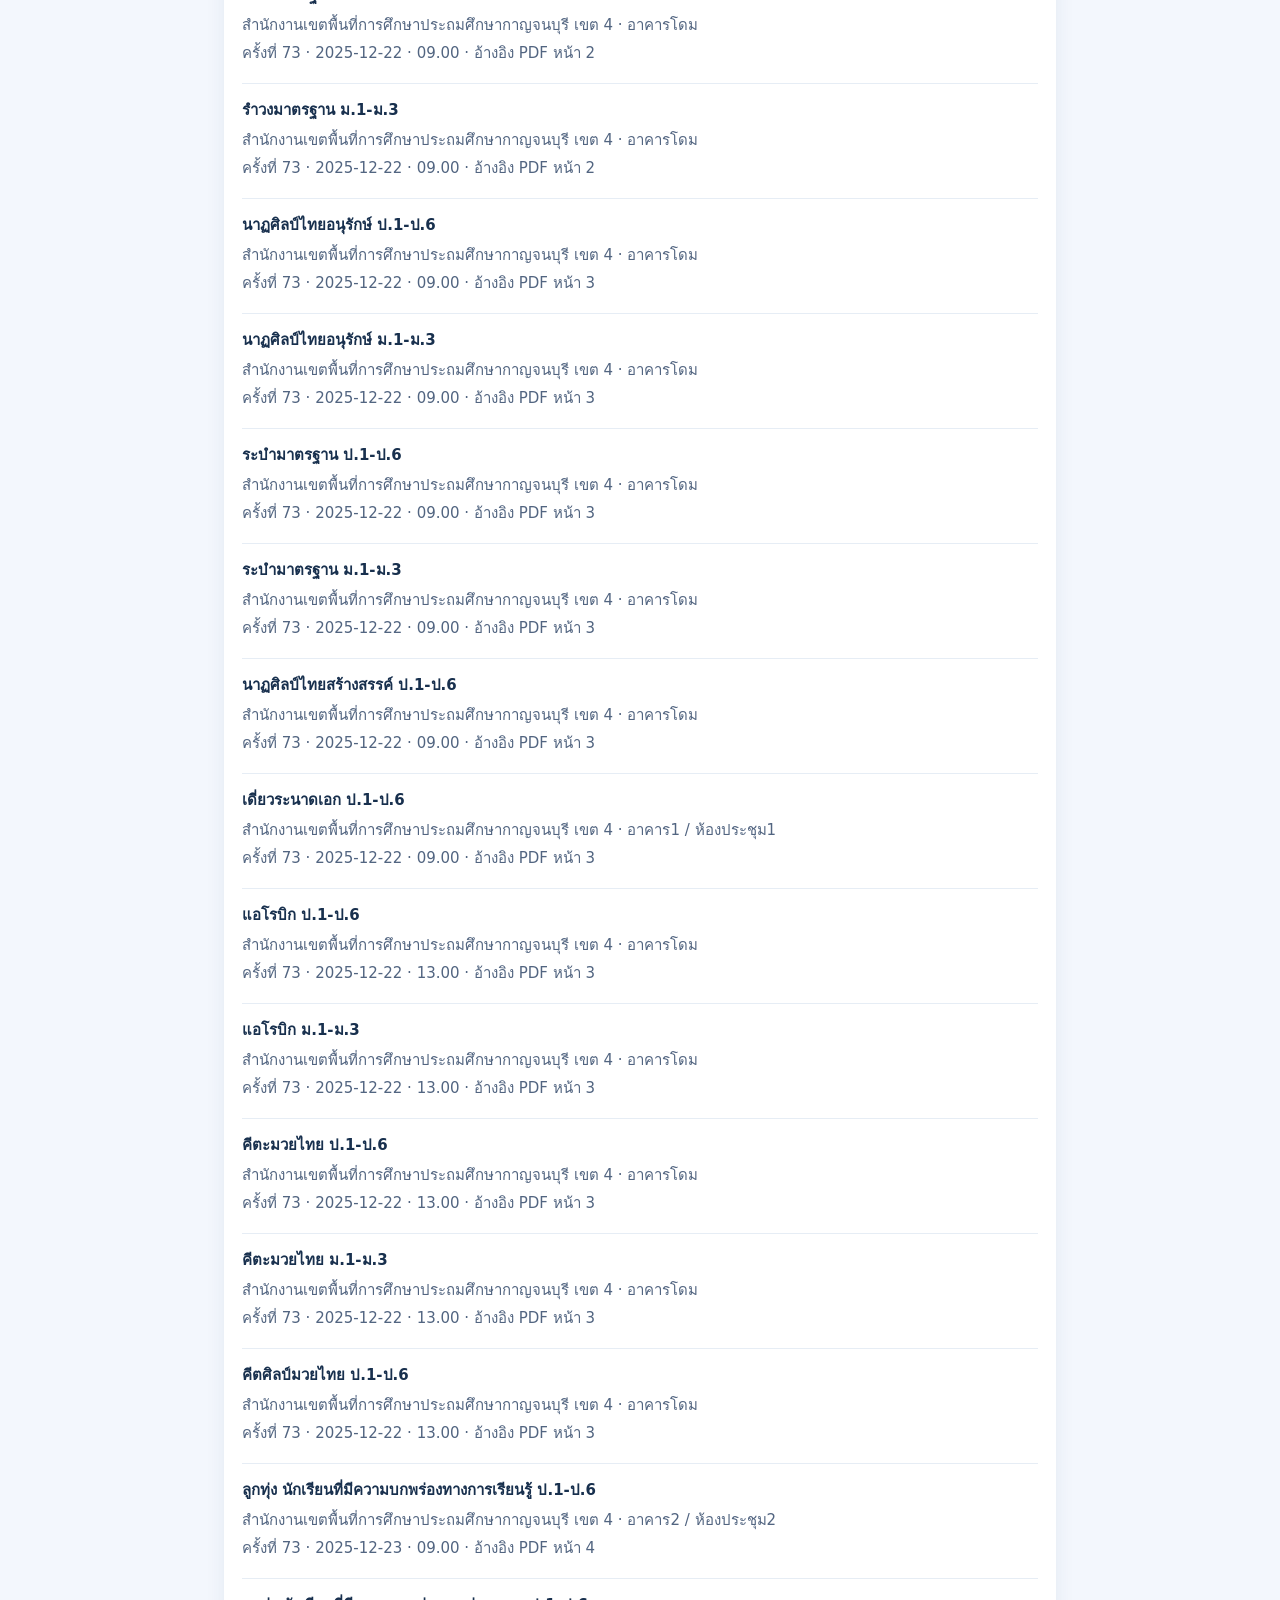
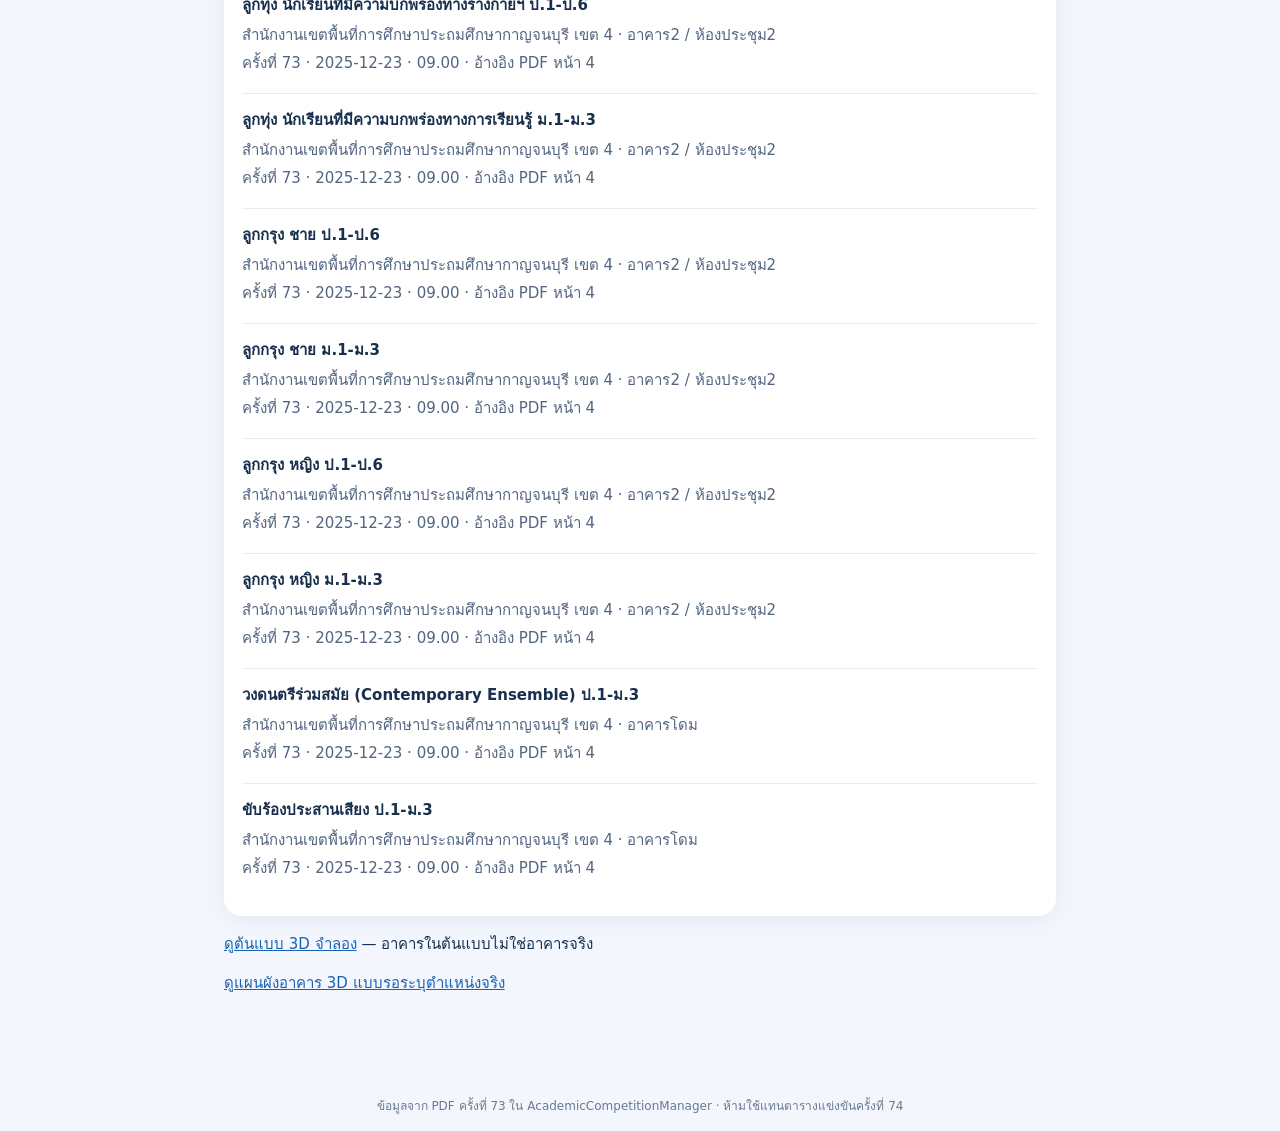
==== commit 53bef0cb: "feat(venues): add direct 3D venue buttons to both venue cards" ====
--- a/venues/index.html
+++ b/venues/index.html
@@ -1,4 +1,4 @@
-<!doctype html><html lang="th"><head><meta charset="utf-8"><meta name="viewport" content="width=device-width,initial-scale=1,viewport-fit=cover"><title>Sillapa 74 — สนามและห้องแข่งขันย้อนหลัง 73</title><style>*{box-sizing:border-box}body{margin:0;background:#f3f7fd;color:#18304e;font:15px system-ui,"Noto Sans Thai",sans-serif}header{background:white;padding:17px;border-bottom:1px solid #dce5f2}a{color:#1762b5}h1{font-size:22px;margin:12px 0 4px}main{max-width:860px;margin:auto;padding:18px 14px 70px}.intro{color:#526581;line-height:1.7}.card{background:white;border-radius:18px;padding:18px;margin:16px 0;box-shadow:0 4px 20px #28456a13}.card h2{font-size:18px;margin:8px 0}.tag{display:inline-block;background:#fff0c9;color:#805a0b;padding:6px 10px;border-radius:20px;font-size:12px}.links{display:flex;gap:10px;flex-wrap:wrap;margin-top:12px}.links a{background:#eaf2ff;padding:10px;border-radius:10px;text-decoration:none;font-weight:700}.field{width:100%;border:1px solid #bfcde0;background:#fff;border-radius:12px;padding:13px;font:inherit;color:inherit}label{font-weight:700;display:block;margin:12px 0 7px}.stats{font-weight:700;color:#435a79;margin:12px 0}.result{border-top:1px solid #e6edf5;padding:14px 0}.result h3{font-size:15px;margin:0 0 6px}.result p{margin:4px 0;color:#526581;line-height:1.6}.empty{color:#65748a;padding:14px 0}small{color:#60738a}footer{padding:16px;text-align:center;font-size:12px;color:#6a7890}@media(min-width:720px){.cards{display:grid;grid-template-columns:1fr 1fr;gap:14px}.cards .card{margin:10px 0}} .building-group{border:1px solid #e2eaf5;border-radius:12px;margin:10px 0;overflow:hidden}.building-group summary{cursor:pointer;padding:13px;font-weight:700;background:#f7faff}.building-group .inside{padding:10px 14px}.subtle{font-size:12px;color:#61738d} </style></head><body><header><a href="../">← กลับ Sillapa 74</a><h1>สนามและห้องแข่งขัน</h1><small>ข้อมูลย้อนหลังครั้งที่ 73 · ใช้ประกอบการเตรียมครั้งที่ 74</small></header><main><p class="intro">ค้นหากิจกรรม อาคาร หรือห้องแข่งขันจากตารางครั้งที่ 73 ของสองสนาม ข้อมูลยังอยู่ระหว่างตรวจสอบชื่อกิจกรรมและห้อง ไม่ใช่กำหนดการที่ยืนยันสำหรับครั้งที่ 74</p><div class="cards"><article class="card"><span class="tag">ข้อมูลย้อนหลัง · ยังไม่ยืนยัน</span><h2>โรงเรียนอนุบาลบ่อพลอย</h2><div class="links"><a href="https://www.google.com/maps/search/?api=1&query=%E0%B9%82%E0%B8%A3%E0%B8%87%E0%B9%80%E0%B8%A3%E0%B8%B5%E0%B8%A2%E0%B8%99%E0%B8%AD%E0%B8%99%E0%B8%B8%E0%B8%9A%E0%B8%B2%E0%B8%A5%E0%B8%9A%E0%B9%88%E0%B8%AD%E0%B8%9E%E0%B8%A5%E0%B8%AD%E0%B8%A2" target="_blank" rel="noopener noreferrer">เปิด Google Maps ↗</a></div></article><article class="card"><span class="tag">ข้อมูลย้อนหลัง · ยังไม่ยืนยัน</span><h2>สำนักงานเขตพื้นที่การศึกษาประถมศึกษากาญจนบุรี เขต 4</h2><div class="links"><a href="https://www.google.com/maps/search/?api=1&query=%E0%B8%AA%E0%B8%B3%E0%B8%99%E0%B8%B1%E0%B8%81%E0%B8%87%E0%B8%B2%E0%B8%99%E0%B9%80%E0%B8%82%E0%B8%95%E0%B8%9E%E0%B8%B7%E0%B9%89%E0%B8%99%E0%B8%97%E0%B8%B5%E0%B9%88%E0%B8%81%E0%B8%B2%E0%B8%A3%E0%B8%A8%E0%B8%B6%E0%B8%81%E0%B8%A9%E0%B8%B2%E0%B8%9B%E0%B8%A3%E0%B8%B0%E0%B8%96%E0%B8%A1%E0%B8%A8%E0%B8%B6%E0%B8%81%E0%B8%A9%E0%B8%B2%E0%B8%81%E0%B8%B2%E0%B8%8D%E0%B8%88%E0%B8%99%E0%B8%9A%E0%B8%B8%E0%B8%A3%E0%B8%B5%E0%B9%80%E0%B8%82%E0%B8%954" target="_blank" rel="noopener noreferrer">เปิด Google Maps ↗</a></div></article></div><section class="card"><h2>ค้นหาตารางสนามครั้งที่ 73</h2><label for="venue">สนามแข่งขัน</label><select class="field" id="venue"><option value="all">ทั้งสองสนาม</option><option value="anuban-bophloi">โรงเรียนอนุบาลบ่อพลอย</option><option value="kanchanaburi-pesa4">สำนักงานเขตฯ เขต 4</option></select><label for="mode">รูปแบบการดู</label><select class="field" id="mode"><option value="rows">รายการแข่งขัน</option><option value="buildings">แยกตามอาคาร (ข้อมูลย้อนหลัง)</option></select><label for="q">ค้นหากิจกรรม / อาคาร / ห้อง</label><input class="field" id="q" type="search" placeholder="เช่น ปั้นดินน้ำมัน, อาคาร 5, ห้องประชุม" autocomplete="off"><div class="stats" id="count" aria-live="polite">กำลังโหลดข้อมูล…</div><div id="results"></div></section><p><a href="../threejs-demo/">ดูต้นแบบ 3D จำลอง</a> — อาคารในต้นแบบไม่ใช่อาคารจริง</p><p><a href="./campus-3d.html">ดูแผนผังอาคาร 3D แบบรอระบุตำแหน่งจริง</a></p></main><footer>ข้อมูลจาก PDF ครั้งที่ 73 ใน AcademicCompetitionManager · ห้ามใช้แทนตารางแข่งขันครั้งที่ 74</footer><script type="module">
+<!doctype html><html lang="th"><head><meta charset="utf-8"><meta name="viewport" content="width=device-width,initial-scale=1,viewport-fit=cover"><title>Sillapa 74 — สนามและห้องแข่งขันย้อนหลัง 73</title><style>*{box-sizing:border-box}body{margin:0;background:#f3f7fd;color:#18304e;font:15px system-ui,"Noto Sans Thai",sans-serif}header{background:white;padding:17px;border-bottom:1px solid #dce5f2}a{color:#1762b5}h1{font-size:22px;margin:12px 0 4px}main{max-width:860px;margin:auto;padding:18px 14px 70px}.intro{color:#526581;line-height:1.7}.card{background:white;border-radius:18px;padding:18px;margin:16px 0;box-shadow:0 4px 20px #28456a13}.card h2{font-size:18px;margin:8px 0}.tag{display:inline-block;background:#fff0c9;color:#805a0b;padding:6px 10px;border-radius:20px;font-size:12px}.links{display:flex;gap:10px;flex-wrap:wrap;margin-top:12px}.links a{background:#eaf2ff;padding:10px;border-radius:10px;text-decoration:none;font-weight:700}.field{width:100%;border:1px solid #bfcde0;background:#fff;border-radius:12px;padding:13px;font:inherit;color:inherit}label{font-weight:700;display:block;margin:12px 0 7px}.stats{font-weight:700;color:#435a79;margin:12px 0}.result{border-top:1px solid #e6edf5;padding:14px 0}.result h3{font-size:15px;margin:0 0 6px}.result p{margin:4px 0;color:#526581;line-height:1.6}.empty{color:#65748a;padding:14px 0}small{color:#60738a}footer{padding:16px;text-align:center;font-size:12px;color:#6a7890}@media(min-width:720px){.cards{display:grid;grid-template-columns:1fr 1fr;gap:14px}.cards .card{margin:10px 0}} .building-group{border:1px solid #e2eaf5;border-radius:12px;margin:10px 0;overflow:hidden}.building-group summary{cursor:pointer;padding:13px;font-weight:700;background:#f7faff}.building-group .inside{padding:10px 14px}.subtle{font-size:12px;color:#61738d} </style></head><body><header><a href="../">← กลับ Sillapa 74</a><h1>สนามและห้องแข่งขัน</h1><small>ข้อมูลย้อนหลังครั้งที่ 73 · ใช้ประกอบการเตรียมครั้งที่ 74</small></header><main><p class="intro">ค้นหากิจกรรม อาคาร หรือห้องแข่งขันจากตารางครั้งที่ 73 ของสองสนาม ข้อมูลยังอยู่ระหว่างตรวจสอบชื่อกิจกรรมและห้อง ไม่ใช่กำหนดการที่ยืนยันสำหรับครั้งที่ 74</p><div class="cards"><article class="card"><span class="tag">ข้อมูลย้อนหลัง · ยังไม่ยืนยัน</span><h2>โรงเรียนอนุบาลบ่อพลอย</h2><div class="links"><a href="./schematic-3d.html?venue=anuban-bophloi">🏫 ดูสนาม 3D จำลอง</a><a href="https://www.google.com/maps/search/?api=1&query=%E0%B9%82%E0%B8%A3%E0%B8%87%E0%B9%80%E0%B8%A3%E0%B8%B5%E0%B8%A2%E0%B8%99%E0%B8%AD%E0%B8%99%E0%B8%B8%E0%B8%9A%E0%B8%B2%E0%B8%A5%E0%B8%9A%E0%B9%88%E0%B8%AD%E0%B8%9E%E0%B8%A5%E0%B8%AD%E0%B8%A2" target="_blank" rel="noopener noreferrer">เปิด Google Maps ↗</a></div></article><article class="card"><span class="tag">ข้อมูลย้อนหลัง · ยังไม่ยืนยัน</span><h2>สำนักงานเขตพื้นที่การศึกษาประถมศึกษากาญจนบุรี เขต 4</h2><div class="links"><a href="./schematic-3d.html?venue=anuban-bophloi">🏫 ดูสนาม 3D จำลอง</a><a href="https://www.google.com/maps/search/?api=1&query=%E0%B8%AA%E0%B8%B3%E0%B8%99%E0%B8%B1%E0%B8%81%E0%B8%87%E0%B8%B2%E0%B8%99%E0%B9%80%E0%B8%82%E0%B8%95%E0%B8%9E%E0%B8%B7%E0%B9%89%E0%B8%99%E0%B8%97%E0%B8%B5%E0%B9%88%E0%B8%81%E0%B8%B2%E0%B8%A3%E0%B8%A8%E0%B8%B6%E0%B8%81%E0%B8%A9%E0%B8%B2%E0%B8%9B%E0%B8%A3%E0%B8%B0%E0%B8%96%E0%B8%A1%E0%B8%A8%E0%B8%B6%E0%B8%81%E0%B8%A9%E0%B8%B2%E0%B8%81%E0%B8%B2%E0%B8%8D%E0%B8%88%E0%B8%99%E0%B8%9A%E0%B8%B8%E0%B8%A3%E0%B8%B5%E0%B9%80%E0%B8%82%E0%B8%954" target="_blank" rel="noopener noreferrer">เปิด Google Maps ↗</a></div></article></div><section class="card"><h2>ค้นหาตารางสนามครั้งที่ 73</h2><label for="venue">สนามแข่งขัน</label><select class="field" id="venue"><option value="all">ทั้งสองสนาม</option><option value="anuban-bophloi">โรงเรียนอนุบาลบ่อพลอย</option><option value="kanchanaburi-pesa4">สำนักงานเขตฯ เขต 4</option></select><label for="mode">รูปแบบการดู</label><select class="field" id="mode"><option value="rows">รายการแข่งขัน</option><option value="buildings">แยกตามอาคาร (ข้อมูลย้อนหลัง)</option></select><label for="q">ค้นหากิจกรรม / อาคาร / ห้อง</label><input class="field" id="q" type="search" placeholder="เช่น ปั้นดินน้ำมัน, อาคาร 5, ห้องประชุม" autocomplete="off"><div class="stats" id="count" aria-live="polite">กำลังโหลดข้อมูล…</div><div id="results"></div></section><p><a href="../threejs-demo/">ดูต้นแบบ 3D จำลอง</a> — อาคารในต้นแบบไม่ใช่อาคารจริง</p><p><a href="./campus-3d.html">ดูแผนผังอาคาร 3D แบบรอระบุตำแหน่งจริง</a></p></main><footer>ข้อมูลจาก PDF ครั้งที่ 73 ใน AcademicCompetitionManager · ห้ามใช้แทนตารางแข่งขันครั้งที่ 74</footer><script type="module">
 const root=document.querySelector('#results'),count=document.querySelector('#count'),q=document.querySelector('#q'),select=document.querySelector('#venue'),mode=document.querySelector('#mode');let data=[];
 const normalize=s=>String(s??'').normalize('NFKC').toLocaleLowerCase('th-TH').replace(/\s+/g,'');
 function render(){const term=normalize(q.value),venue=select.value;const rows=data.filter(x=>(venue==='all'||x.venueId===venue)&&normalize([x.activity,x.building,x.floor,x.room,x.venueName].join(' ')).includes(term));count.textContent='พบ '+rows.length+' จาก '+data.length+' รายการย้อนหลังครั้งที่ 73';root.replaceChildren();if(!rows.length){const p=document.createElement('p');p.className='empty';p.textContent='ไม่พบรายการที่ตรงกับคำค้น';root.append(p);return}if(mode.value==='buildings'){const groups=new Map();for(const x of rows){const key=x.venueName+'||'+(x.building||'ไม่ระบุอาคาร');if(!groups.has(key))groups.set(key,[]);groups.get(key).push(x)}for(const [key,items] of groups){const details=document.createElement('details');details.className='building-group';const summary=document.createElement('summary');summary.textContent=key.split('||').join(' — ')+' ('+items.length+' รายการ)';const inside=document.createElement('div');inside.className='inside';for(const x of items){const p=document.createElement('p');p.textContent=x.activity+' · '+[x.floor,x.room].filter(Boolean).join(' / ');inside.append(p)}details.append(summary,inside);root.append(details)}return}const frag=document.createDocumentFragment();for(const x of rows.slice(0,100)){const item=document.createElement('article');item.className='result';const title=document.createElement('h3');title.textContent=x.activity;const where=document.createElement('p');where.textContent=x.venueName+' · '+[x.building,x.floor,x.room].filter(Boolean).join(' / ');const when=document.createElement('p');when.textContent='ครั้งที่ 73 · '+(x.date||'ไม่ระบุวัน')+' · '+(x.time||'ไม่ระบุเวลา')+' · อ้างอิง PDF หน้า '+x.sourcePage;item.append(title,where,when);frag.append(item)}root.append(frag);if(rows.length>100){const p=document.createElement('p');p.className='empty';p.textContent='แสดง 100 รายการแรก กรุณาระบุคำค้นเพื่อดูรายการที่เหลือ';root.append(p)}}
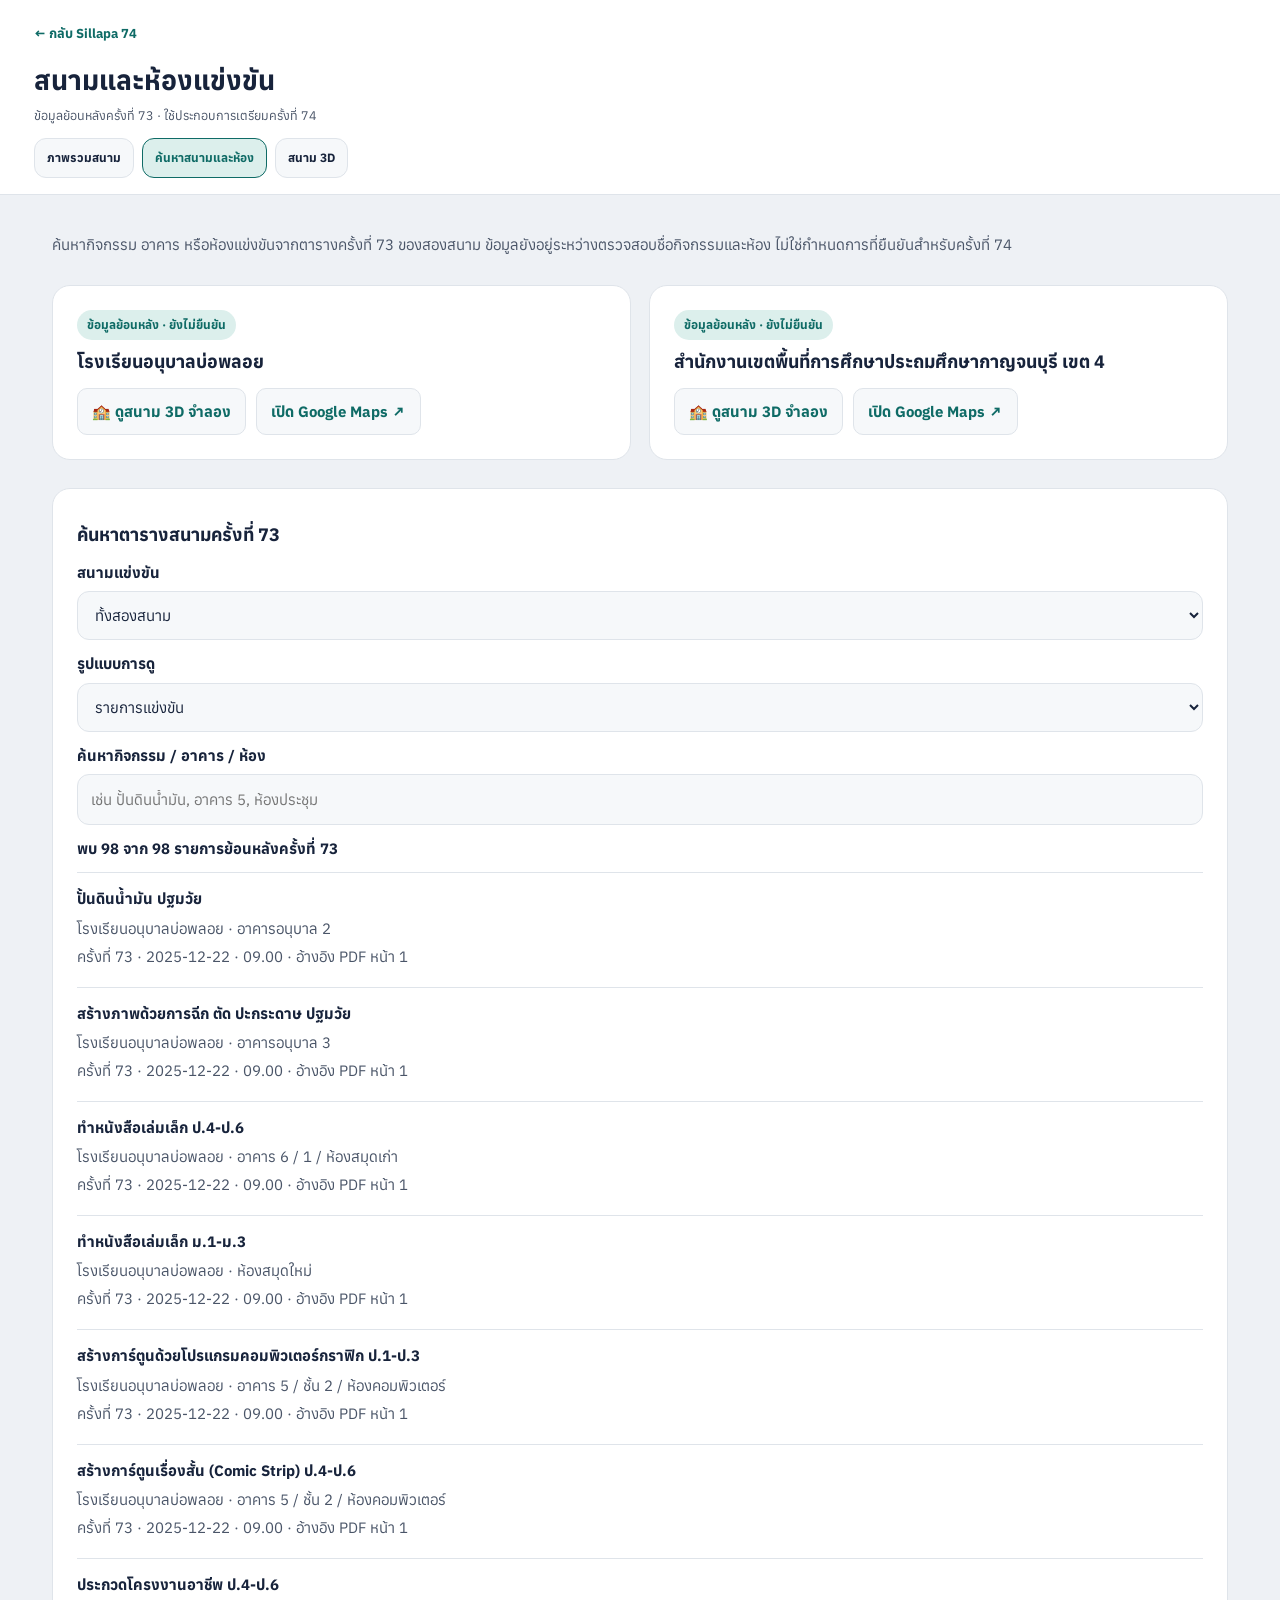
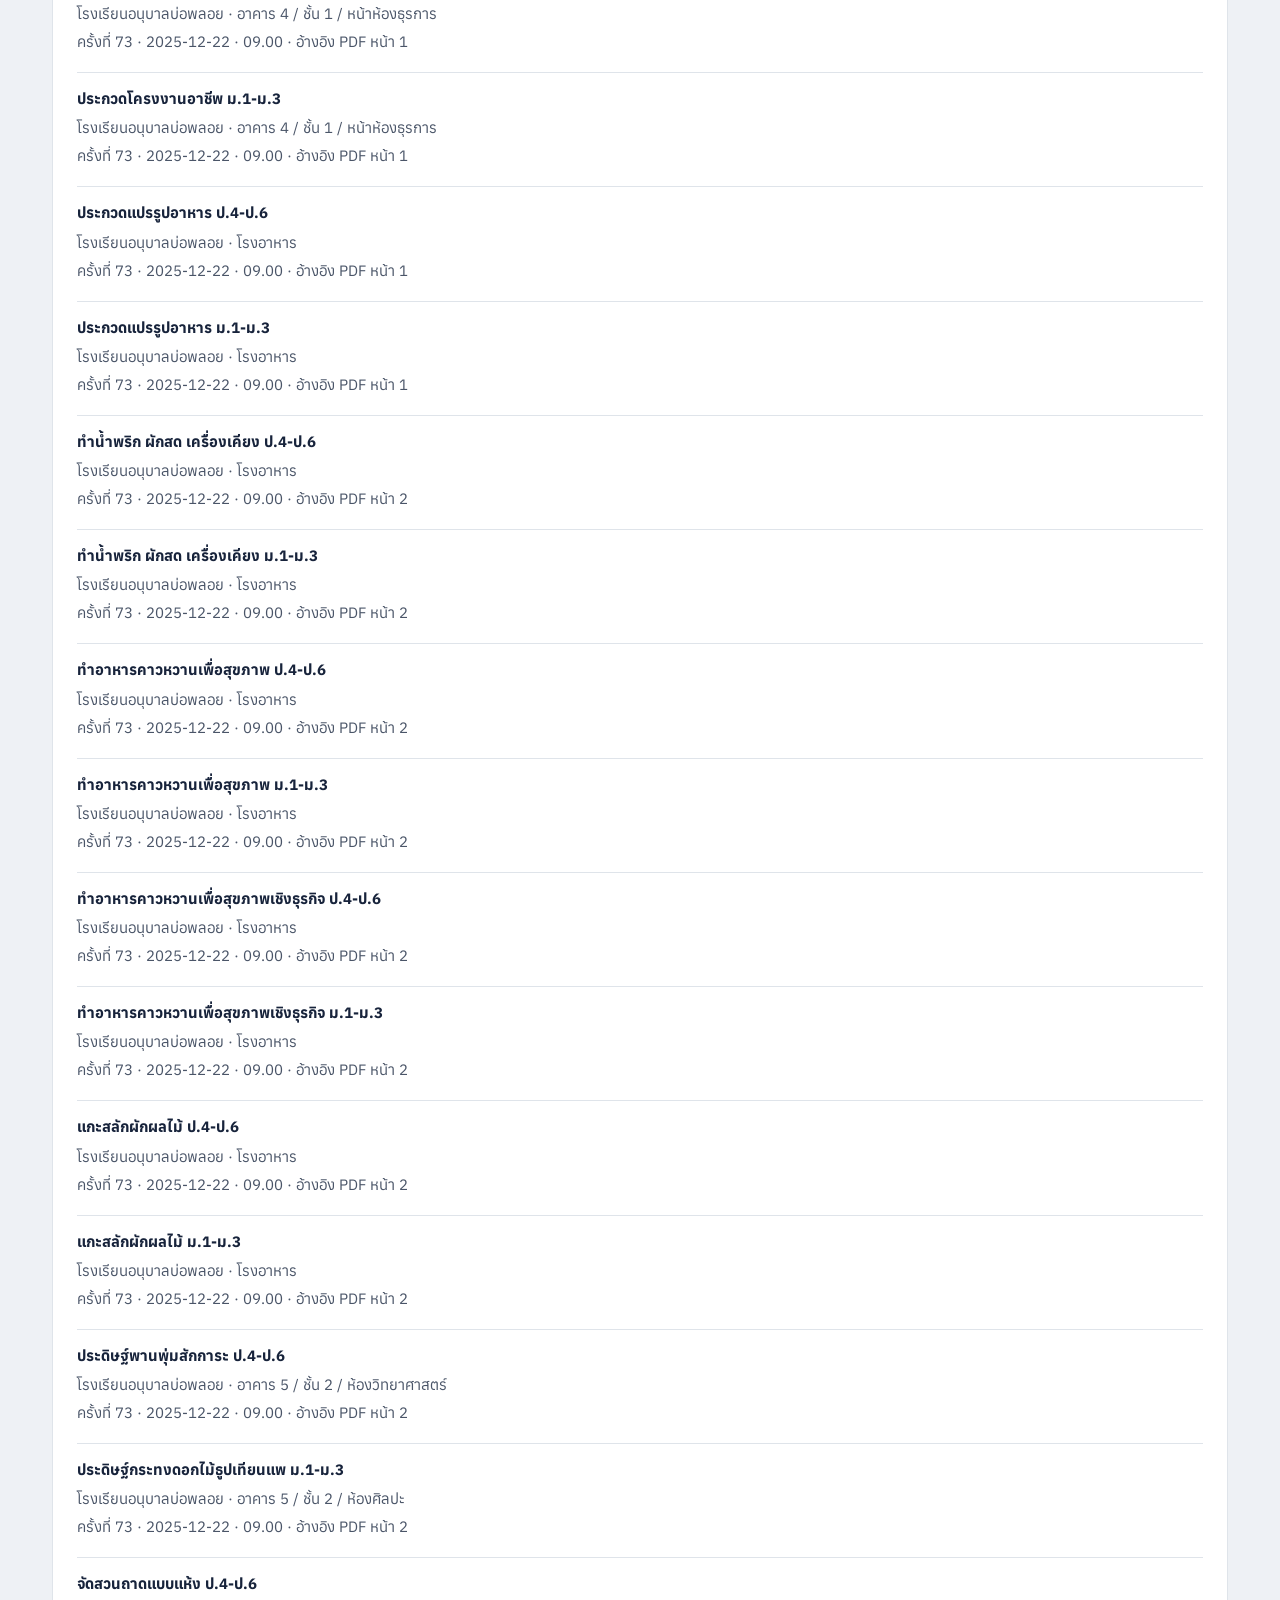
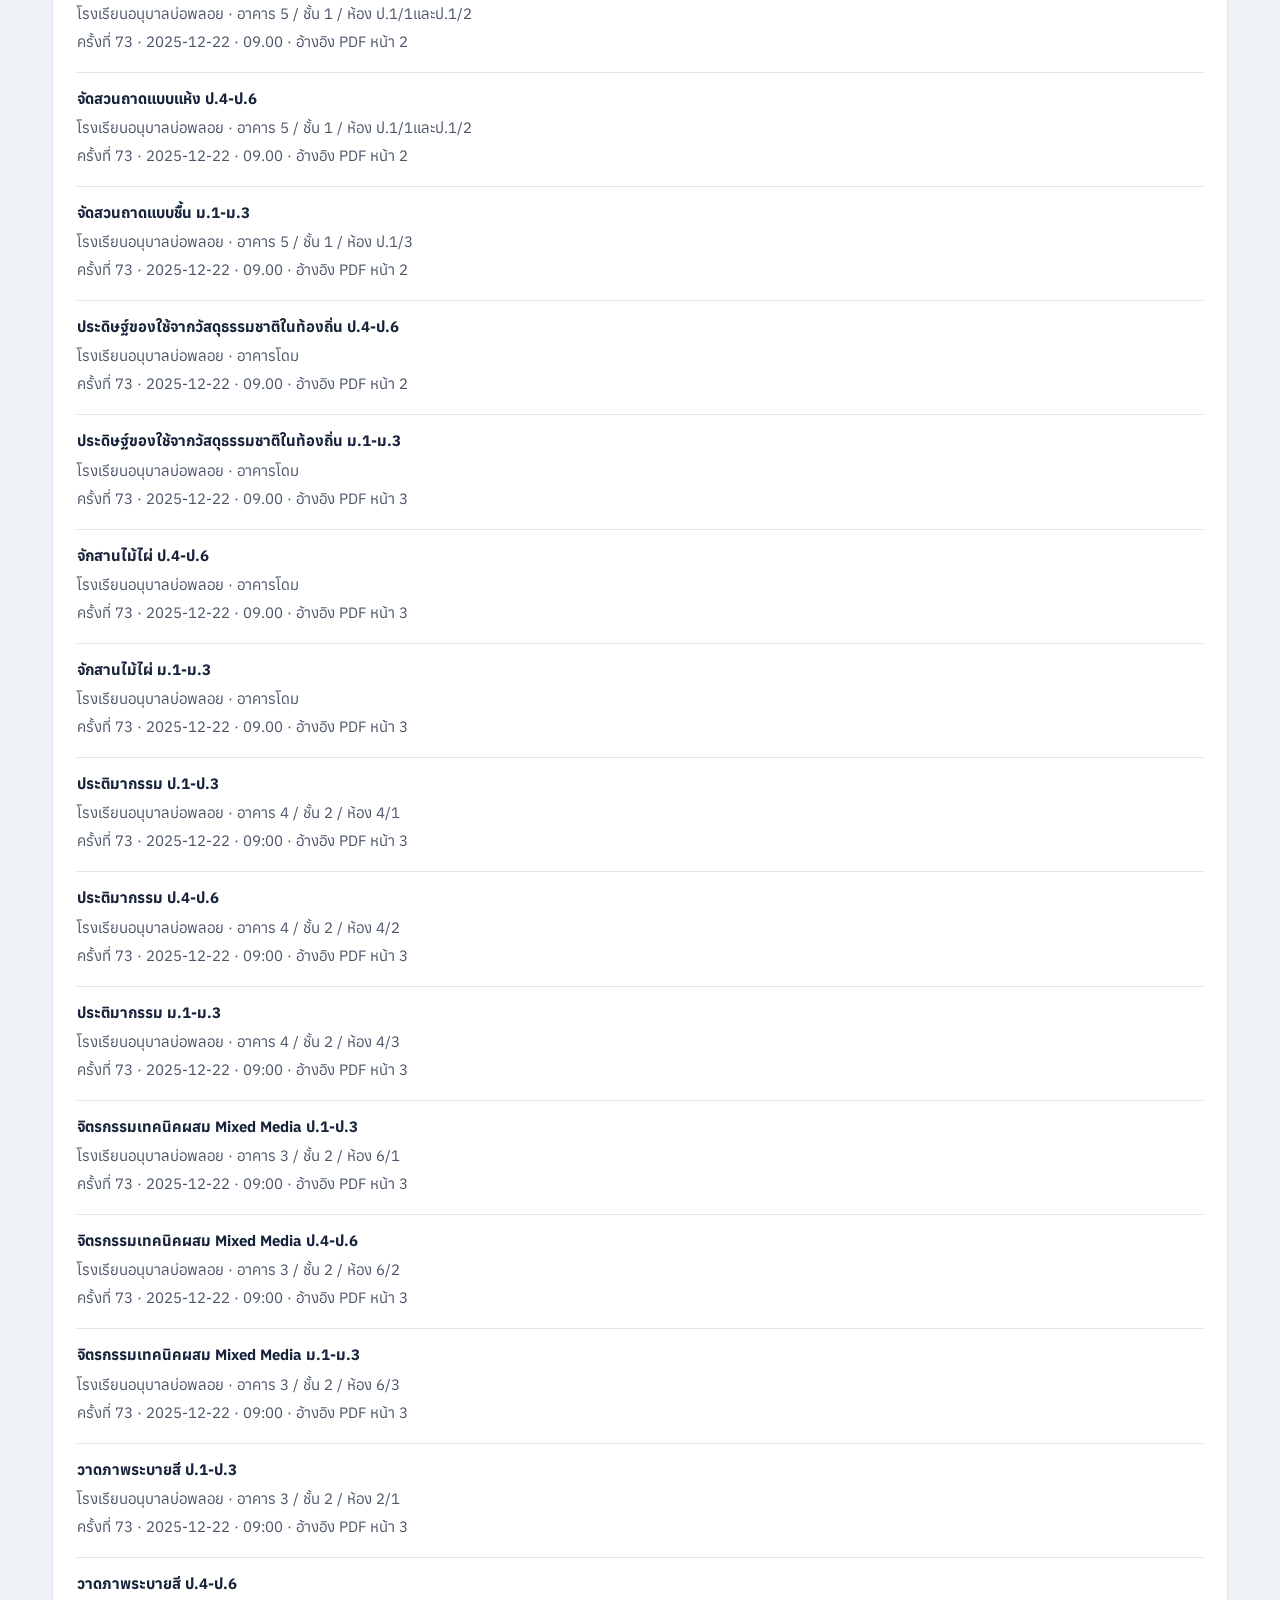
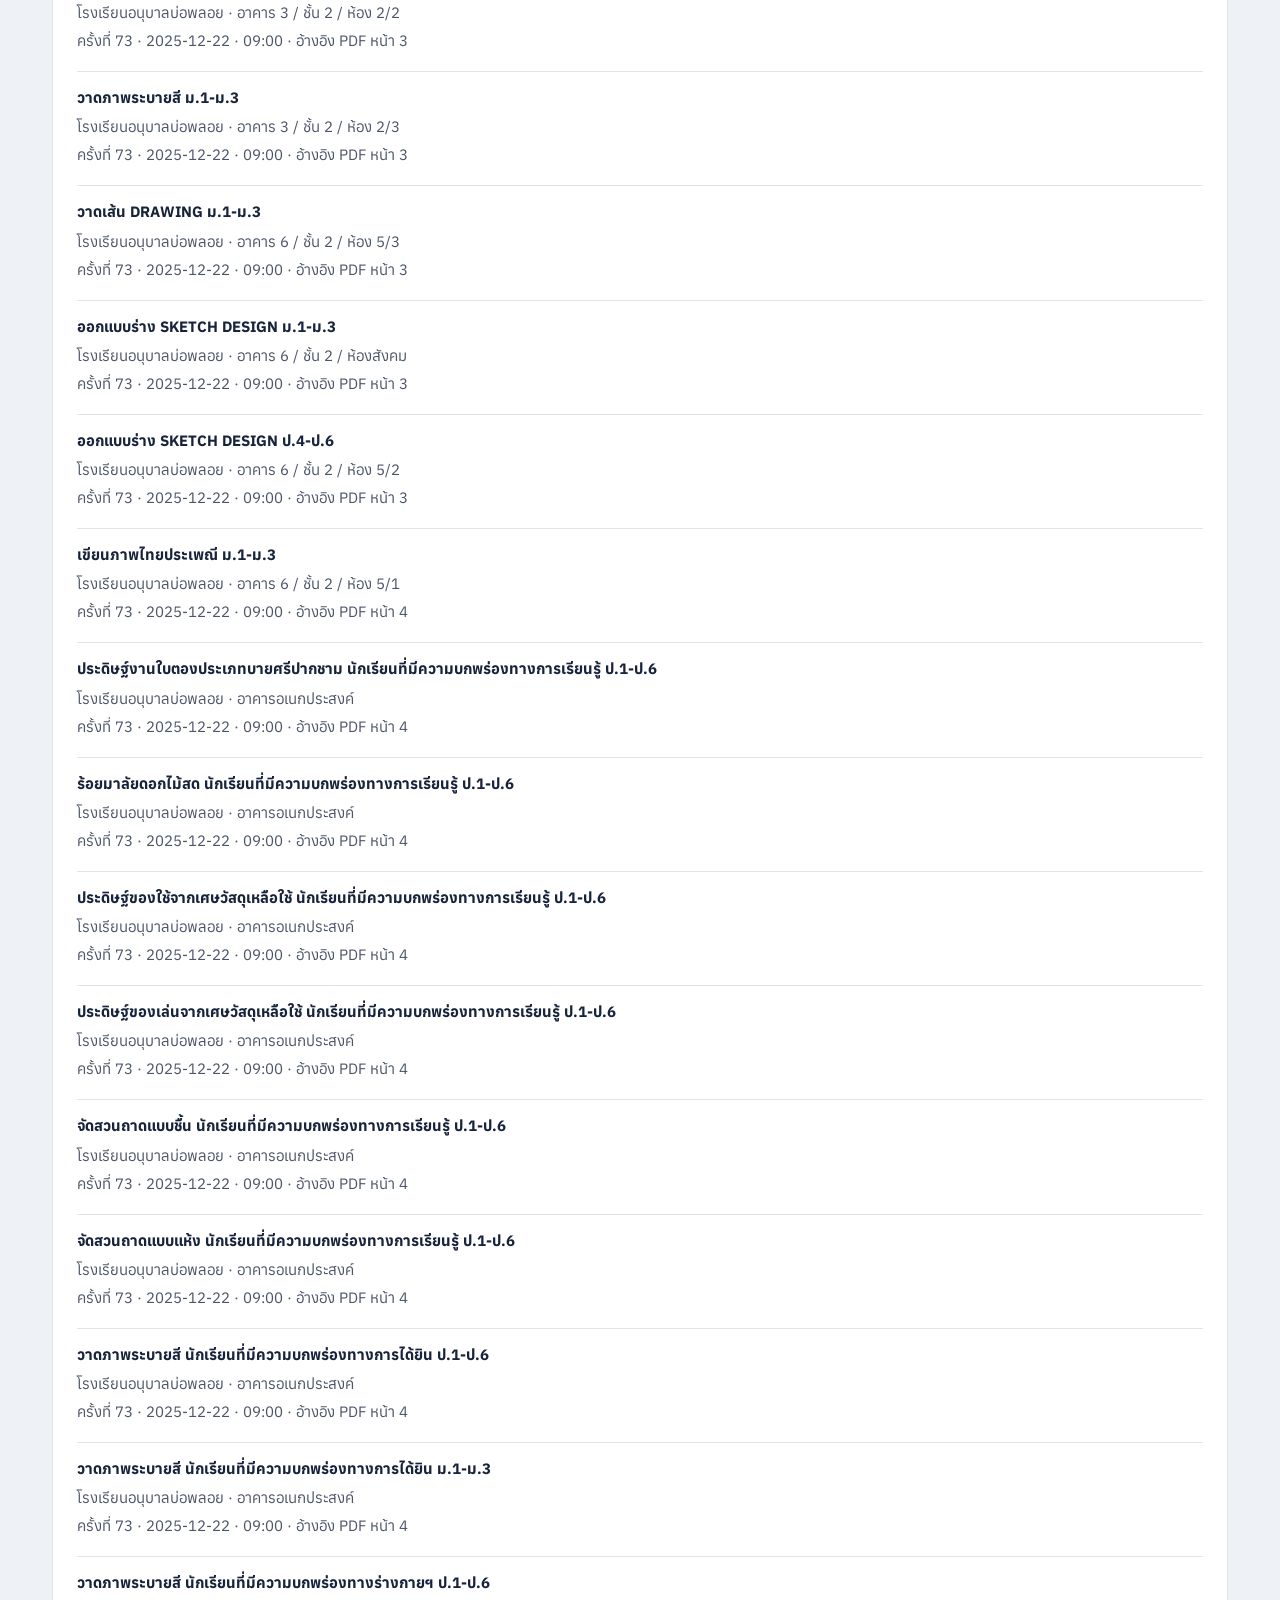
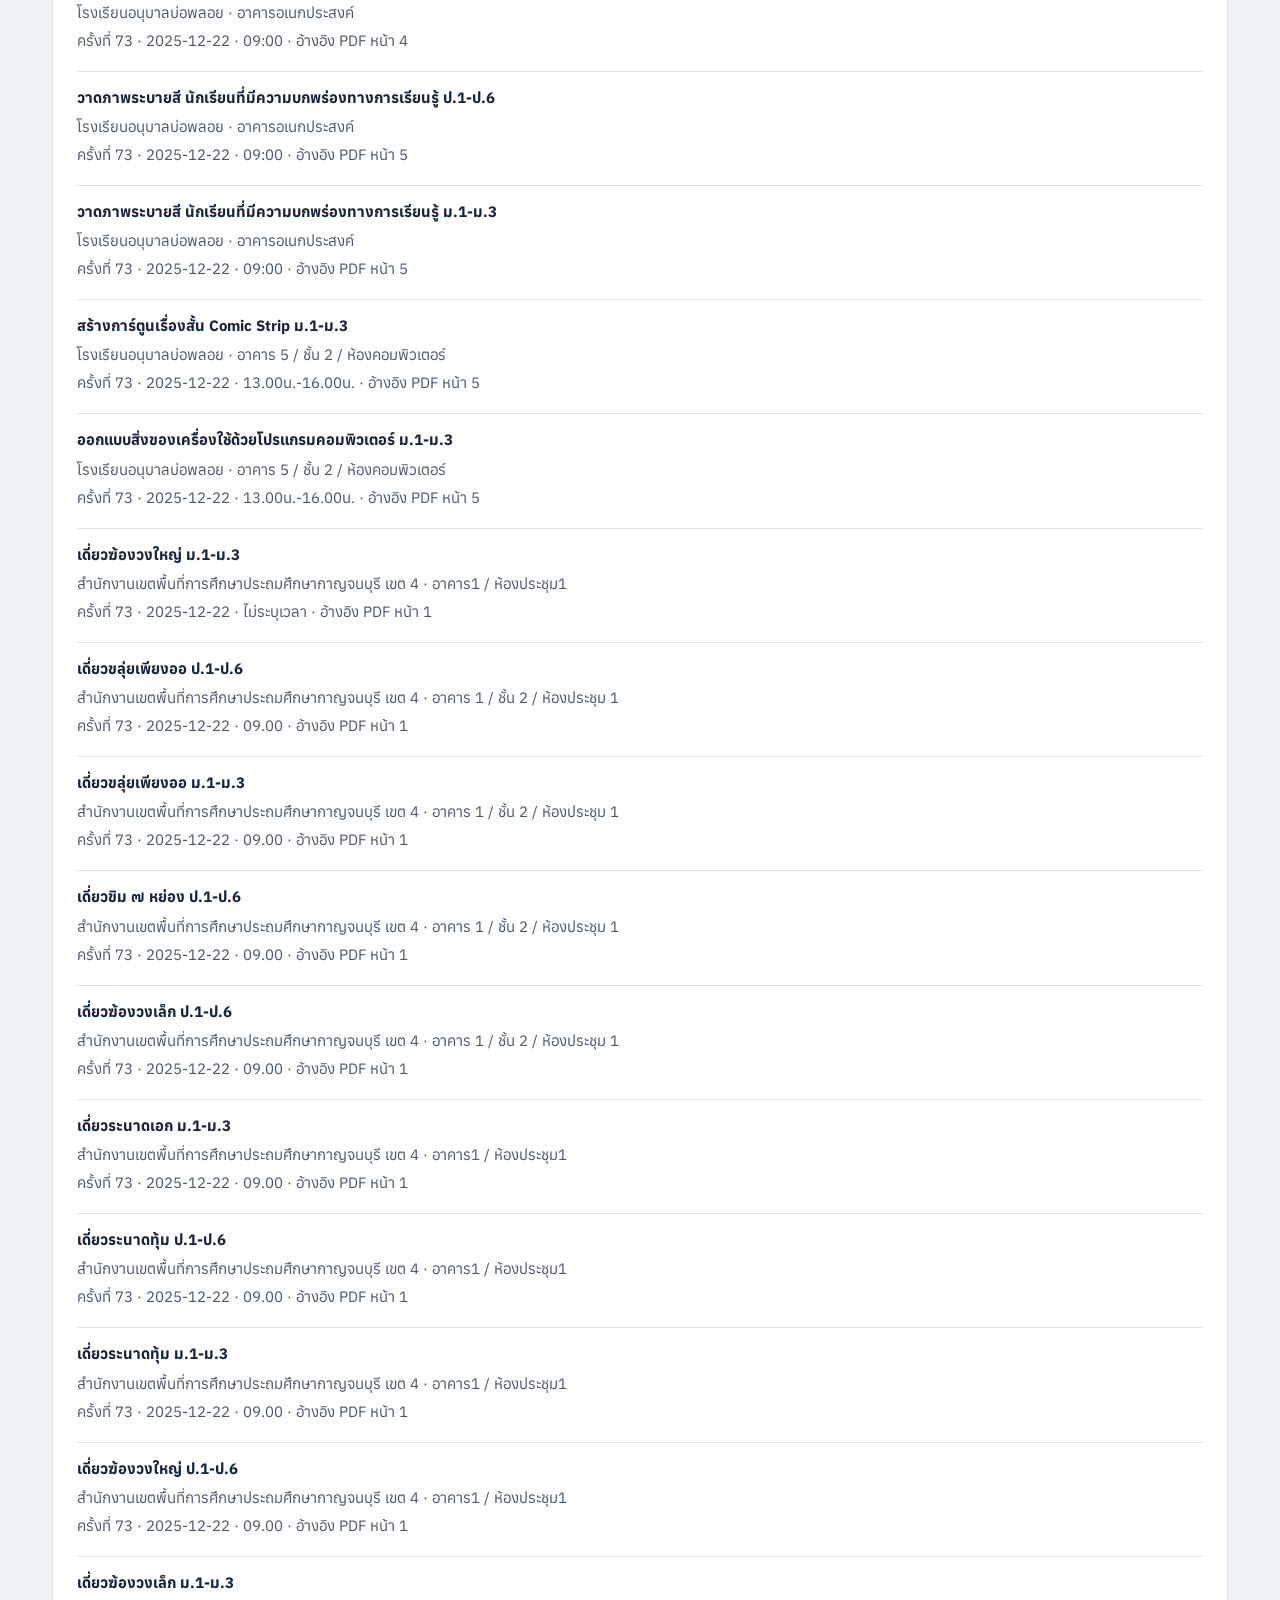
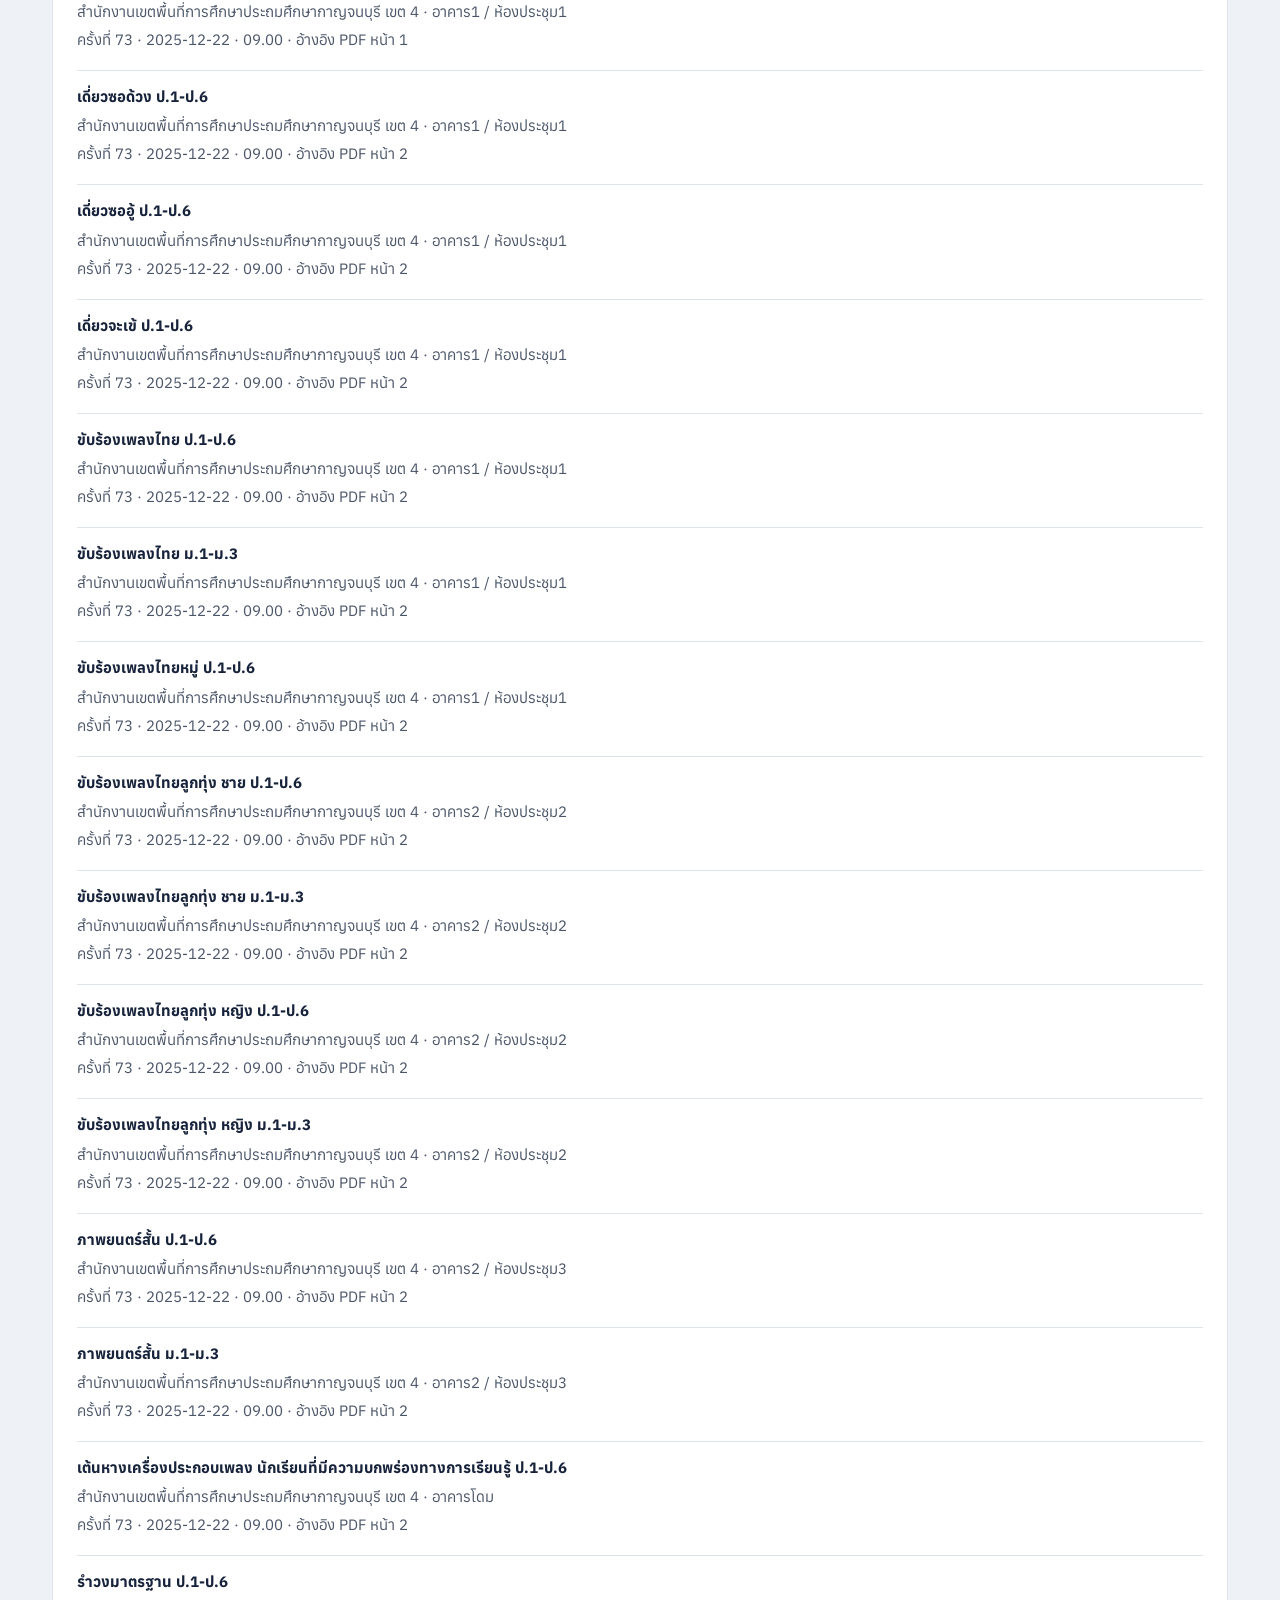
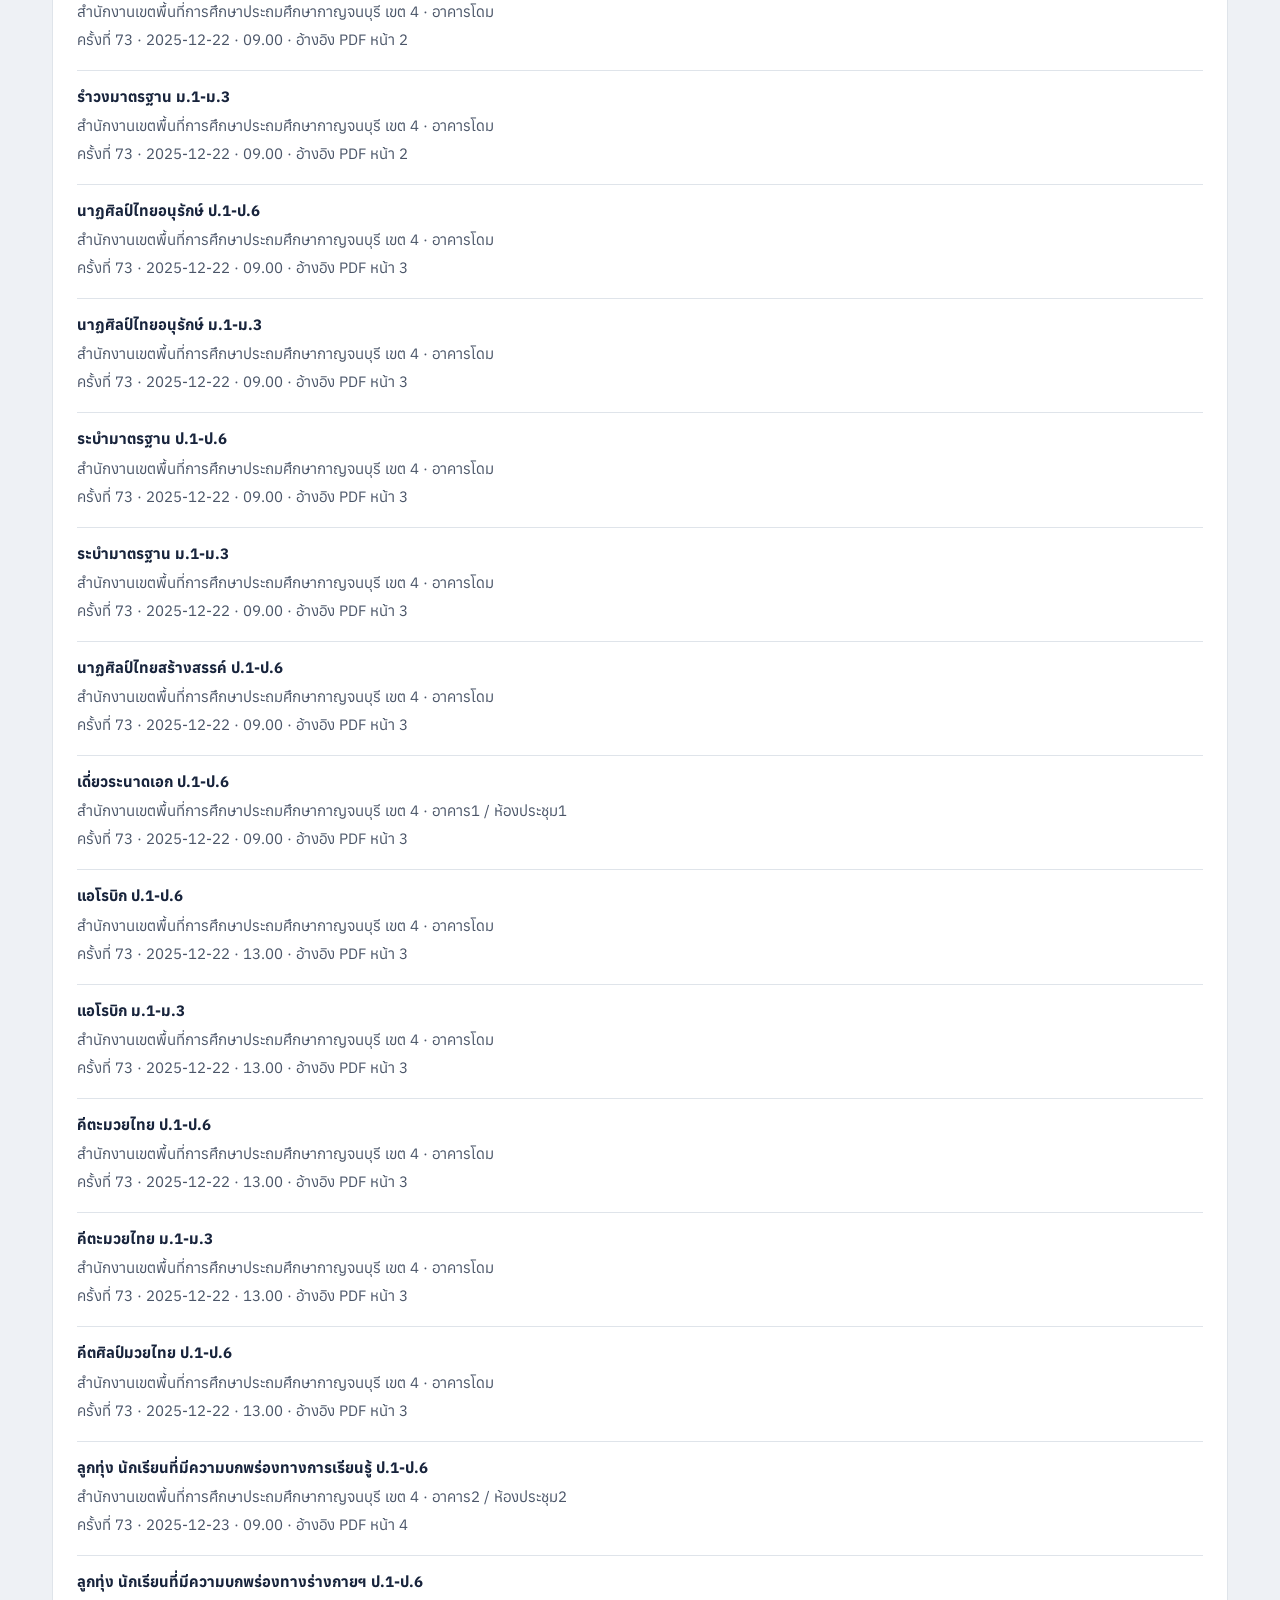
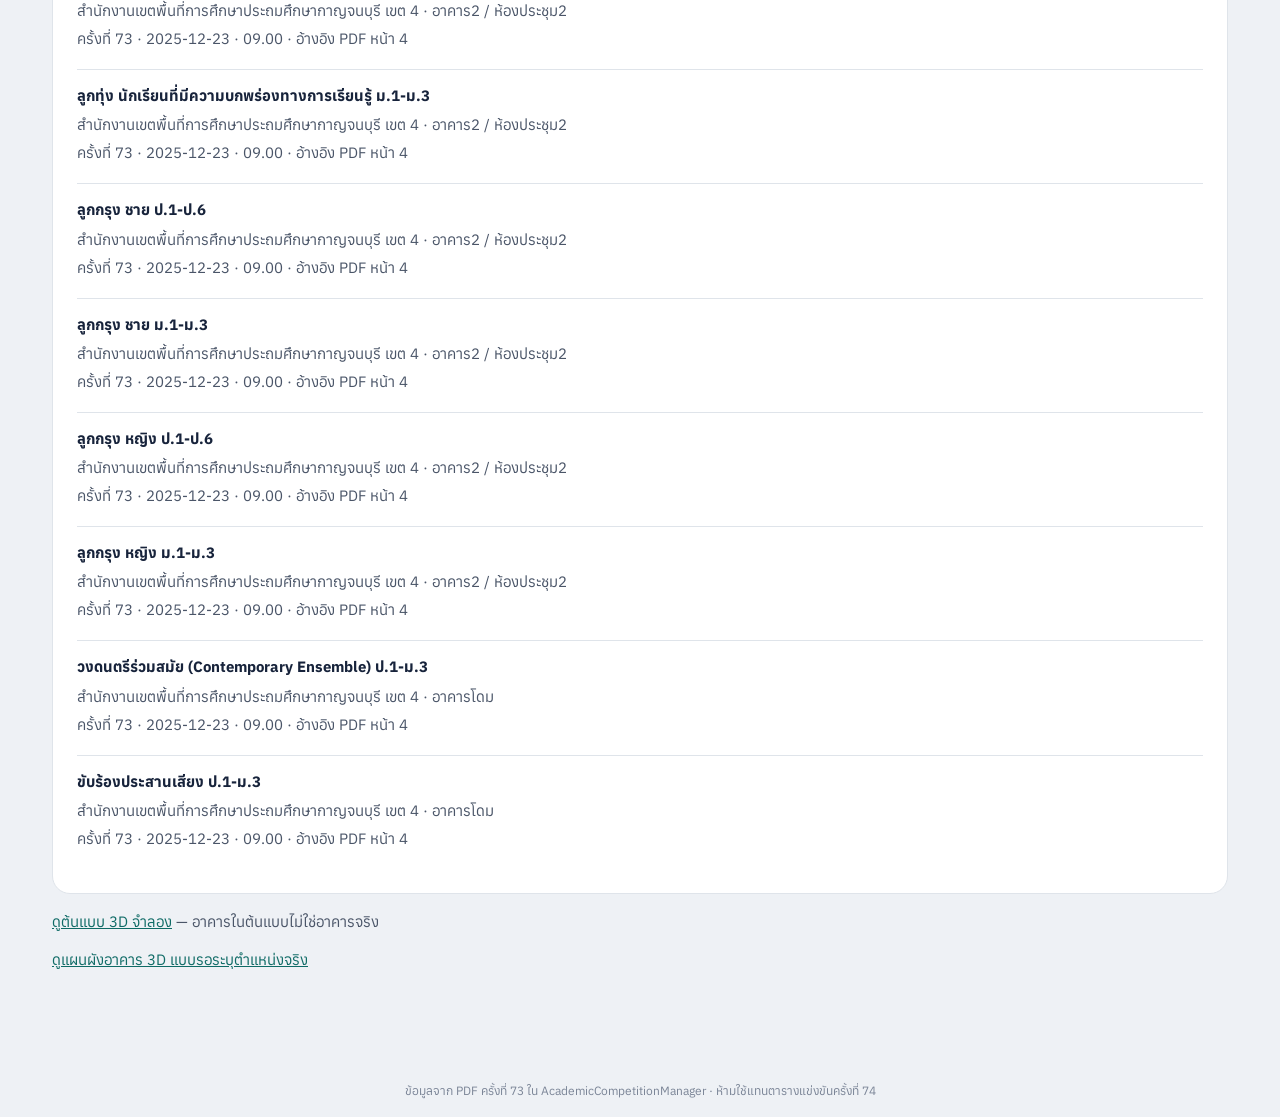
==== commit 9a8a84a3: "design(venues): unify navigation, font and theme for venue directory" ====
--- a/venues/index.html
+++ b/venues/index.html
@@ -1,4 +1,4 @@
-<!doctype html><html lang="th"><head><meta charset="utf-8"><meta name="viewport" content="width=device-width,initial-scale=1,viewport-fit=cover"><title>Sillapa 74 — สนามและห้องแข่งขันย้อนหลัง 73</title><style>*{box-sizing:border-box}body{margin:0;background:#f3f7fd;color:#18304e;font:15px system-ui,"Noto Sans Thai",sans-serif}header{background:white;padding:17px;border-bottom:1px solid #dce5f2}a{color:#1762b5}h1{font-size:22px;margin:12px 0 4px}main{max-width:860px;margin:auto;padding:18px 14px 70px}.intro{color:#526581;line-height:1.7}.card{background:white;border-radius:18px;padding:18px;margin:16px 0;box-shadow:0 4px 20px #28456a13}.card h2{font-size:18px;margin:8px 0}.tag{display:inline-block;background:#fff0c9;color:#805a0b;padding:6px 10px;border-radius:20px;font-size:12px}.links{display:flex;gap:10px;flex-wrap:wrap;margin-top:12px}.links a{background:#eaf2ff;padding:10px;border-radius:10px;text-decoration:none;font-weight:700}.field{width:100%;border:1px solid #bfcde0;background:#fff;border-radius:12px;padding:13px;font:inherit;color:inherit}label{font-weight:700;display:block;margin:12px 0 7px}.stats{font-weight:700;color:#435a79;margin:12px 0}.result{border-top:1px solid #e6edf5;padding:14px 0}.result h3{font-size:15px;margin:0 0 6px}.result p{margin:4px 0;color:#526581;line-height:1.6}.empty{color:#65748a;padding:14px 0}small{color:#60738a}footer{padding:16px;text-align:center;font-size:12px;color:#6a7890}@media(min-width:720px){.cards{display:grid;grid-template-columns:1fr 1fr;gap:14px}.cards .card{margin:10px 0}} .building-group{border:1px solid #e2eaf5;border-radius:12px;margin:10px 0;overflow:hidden}.building-group summary{cursor:pointer;padding:13px;font-weight:700;background:#f7faff}.building-group .inside{padding:10px 14px}.subtle{font-size:12px;color:#61738d} </style></head><body><header><a href="../">← กลับ Sillapa 74</a><h1>สนามและห้องแข่งขัน</h1><small>ข้อมูลย้อนหลังครั้งที่ 73 · ใช้ประกอบการเตรียมครั้งที่ 74</small></header><main><p class="intro">ค้นหากิจกรรม อาคาร หรือห้องแข่งขันจากตารางครั้งที่ 73 ของสองสนาม ข้อมูลยังอยู่ระหว่างตรวจสอบชื่อกิจกรรมและห้อง ไม่ใช่กำหนดการที่ยืนยันสำหรับครั้งที่ 74</p><div class="cards"><article class="card"><span class="tag">ข้อมูลย้อนหลัง · ยังไม่ยืนยัน</span><h2>โรงเรียนอนุบาลบ่อพลอย</h2><div class="links"><a href="./schematic-3d.html?venue=anuban-bophloi">🏫 ดูสนาม 3D จำลอง</a><a href="https://www.google.com/maps/search/?api=1&query=%E0%B9%82%E0%B8%A3%E0%B8%87%E0%B9%80%E0%B8%A3%E0%B8%B5%E0%B8%A2%E0%B8%99%E0%B8%AD%E0%B8%99%E0%B8%B8%E0%B8%9A%E0%B8%B2%E0%B8%A5%E0%B8%9A%E0%B9%88%E0%B8%AD%E0%B8%9E%E0%B8%A5%E0%B8%AD%E0%B8%A2" target="_blank" rel="noopener noreferrer">เปิด Google Maps ↗</a></div></article><article class="card"><span class="tag">ข้อมูลย้อนหลัง · ยังไม่ยืนยัน</span><h2>สำนักงานเขตพื้นที่การศึกษาประถมศึกษากาญจนบุรี เขต 4</h2><div class="links"><a href="./schematic-3d.html?venue=anuban-bophloi">🏫 ดูสนาม 3D จำลอง</a><a href="https://www.google.com/maps/search/?api=1&query=%E0%B8%AA%E0%B8%B3%E0%B8%99%E0%B8%B1%E0%B8%81%E0%B8%87%E0%B8%B2%E0%B8%99%E0%B9%80%E0%B8%82%E0%B8%95%E0%B8%9E%E0%B8%B7%E0%B9%89%E0%B8%99%E0%B8%97%E0%B8%B5%E0%B9%88%E0%B8%81%E0%B8%B2%E0%B8%A3%E0%B8%A8%E0%B8%B6%E0%B8%81%E0%B8%A9%E0%B8%B2%E0%B8%9B%E0%B8%A3%E0%B8%B0%E0%B8%96%E0%B8%A1%E0%B8%A8%E0%B8%B6%E0%B8%81%E0%B8%A9%E0%B8%B2%E0%B8%81%E0%B8%B2%E0%B8%8D%E0%B8%88%E0%B8%99%E0%B8%9A%E0%B8%B8%E0%B8%A3%E0%B8%B5%E0%B9%80%E0%B8%82%E0%B8%954" target="_blank" rel="noopener noreferrer">เปิด Google Maps ↗</a></div></article></div><section class="card"><h2>ค้นหาตารางสนามครั้งที่ 73</h2><label for="venue">สนามแข่งขัน</label><select class="field" id="venue"><option value="all">ทั้งสองสนาม</option><option value="anuban-bophloi">โรงเรียนอนุบาลบ่อพลอย</option><option value="kanchanaburi-pesa4">สำนักงานเขตฯ เขต 4</option></select><label for="mode">รูปแบบการดู</label><select class="field" id="mode"><option value="rows">รายการแข่งขัน</option><option value="buildings">แยกตามอาคาร (ข้อมูลย้อนหลัง)</option></select><label for="q">ค้นหากิจกรรม / อาคาร / ห้อง</label><input class="field" id="q" type="search" placeholder="เช่น ปั้นดินน้ำมัน, อาคาร 5, ห้องประชุม" autocomplete="off"><div class="stats" id="count" aria-live="polite">กำลังโหลดข้อมูล…</div><div id="results"></div></section><p><a href="../threejs-demo/">ดูต้นแบบ 3D จำลอง</a> — อาคารในต้นแบบไม่ใช่อาคารจริง</p><p><a href="./campus-3d.html">ดูแผนผังอาคาร 3D แบบรอระบุตำแหน่งจริง</a></p></main><footer>ข้อมูลจาก PDF ครั้งที่ 73 ใน AcademicCompetitionManager · ห้ามใช้แทนตารางแข่งขันครั้งที่ 74</footer><script type="module">
+<!doctype html><html lang="th"><head><meta charset="utf-8"><meta name="viewport" content="width=device-width,initial-scale=1,viewport-fit=cover"><title>Sillapa 74 — สนามและห้องแข่งขันย้อนหลัง 73</title><style>*{box-sizing:border-box}body{margin:0;background:#f3f7fd;color:#18304e;font:15px system-ui,"Noto Sans Thai",sans-serif}header{background:white;padding:17px;border-bottom:1px solid #dce5f2}a{color:#1762b5}h1{font-size:22px;margin:12px 0 4px}main{max-width:860px;margin:auto;padding:18px 14px 70px}.intro{color:#526581;line-height:1.7}.card{background:white;border-radius:18px;padding:18px;margin:16px 0;box-shadow:0 4px 20px #28456a13}.card h2{font-size:18px;margin:8px 0}.tag{display:inline-block;background:#fff0c9;color:#805a0b;padding:6px 10px;border-radius:20px;font-size:12px}.links{display:flex;gap:10px;flex-wrap:wrap;margin-top:12px}.links a{background:#eaf2ff;padding:10px;border-radius:10px;text-decoration:none;font-weight:700}.field{width:100%;border:1px solid #bfcde0;background:#fff;border-radius:12px;padding:13px;font:inherit;color:inherit}label{font-weight:700;display:block;margin:12px 0 7px}.stats{font-weight:700;color:#435a79;margin:12px 0}.result{border-top:1px solid #e6edf5;padding:14px 0}.result h3{font-size:15px;margin:0 0 6px}.result p{margin:4px 0;color:#526581;line-height:1.6}.empty{color:#65748a;padding:14px 0}small{color:#60738a}footer{padding:16px;text-align:center;font-size:12px;color:#6a7890}@media(min-width:720px){.cards{display:grid;grid-template-columns:1fr 1fr;gap:14px}.cards .card{margin:10px 0}} .building-group{border:1px solid #e2eaf5;border-radius:12px;margin:10px 0;overflow:hidden}.building-group summary{cursor:pointer;padding:13px;font-weight:700;background:#f7faff}.building-group .inside{padding:10px 14px}.subtle{font-size:12px;color:#61738d} </style><link rel="preconnect" href="https://fonts.googleapis.com"><link rel="preconnect" href="https://fonts.gstatic.com" crossorigin><link href="https://fonts.googleapis.com/css2?family=Anuphan:wght@400;500;600;700&display=swap" rel="stylesheet"><link rel="stylesheet" href="./venue-shell.css"></head><body class="venue-shell venue-index"><header><a href="../">← กลับ Sillapa 74</a><h1>สนามและห้องแข่งขัน</h1><small>ข้อมูลย้อนหลังครั้งที่ 73 · ใช้ประกอบการเตรียมครั้งที่ 74</small><nav class="venue-nav" aria-label="เมนูสนามแข่งขัน"><a href="../#venue">ภาพรวมสนาม</a><a href="./" aria-current="page">ค้นหาสนามและห้อง</a><a href="./schematic-3d.html" >สนาม 3D</a></nav></header><main><p class="intro">ค้นหากิจกรรม อาคาร หรือห้องแข่งขันจากตารางครั้งที่ 73 ของสองสนาม ข้อมูลยังอยู่ระหว่างตรวจสอบชื่อกิจกรรมและห้อง ไม่ใช่กำหนดการที่ยืนยันสำหรับครั้งที่ 74</p><div class="cards"><article class="card"><span class="tag">ข้อมูลย้อนหลัง · ยังไม่ยืนยัน</span><h2>โรงเรียนอนุบาลบ่อพลอย</h2><div class="links"><a href="./schematic-3d.html?venue=anuban-bophloi">🏫 ดูสนาม 3D จำลอง</a><a href="https://www.google.com/maps/search/?api=1&query=%E0%B9%82%E0%B8%A3%E0%B8%87%E0%B9%80%E0%B8%A3%E0%B8%B5%E0%B8%A2%E0%B8%99%E0%B8%AD%E0%B8%99%E0%B8%B8%E0%B8%9A%E0%B8%B2%E0%B8%A5%E0%B8%9A%E0%B9%88%E0%B8%AD%E0%B8%9E%E0%B8%A5%E0%B8%AD%E0%B8%A2" target="_blank" rel="noopener noreferrer">เปิด Google Maps ↗</a></div></article><article class="card"><span class="tag">ข้อมูลย้อนหลัง · ยังไม่ยืนยัน</span><h2>สำนักงานเขตพื้นที่การศึกษาประถมศึกษากาญจนบุรี เขต 4</h2><div class="links"><a href="./schematic-3d.html?venue=kanchanaburi-pesa4">🏫 ดูสนาม 3D จำลอง</a><a href="https://www.google.com/maps/search/?api=1&query=%E0%B8%AA%E0%B8%B3%E0%B8%99%E0%B8%B1%E0%B8%81%E0%B8%87%E0%B8%B2%E0%B8%99%E0%B9%80%E0%B8%82%E0%B8%95%E0%B8%9E%E0%B8%B7%E0%B9%89%E0%B8%99%E0%B8%97%E0%B8%B5%E0%B9%88%E0%B8%81%E0%B8%B2%E0%B8%A3%E0%B8%A8%E0%B8%B6%E0%B8%81%E0%B8%A9%E0%B8%B2%E0%B8%9B%E0%B8%A3%E0%B8%B0%E0%B8%96%E0%B8%A1%E0%B8%A8%E0%B8%B6%E0%B8%81%E0%B8%A9%E0%B8%B2%E0%B8%81%E0%B8%B2%E0%B8%8D%E0%B8%88%E0%B8%99%E0%B8%9A%E0%B8%B8%E0%B8%A3%E0%B8%B5%E0%B9%80%E0%B8%82%E0%B8%954" target="_blank" rel="noopener noreferrer">เปิด Google Maps ↗</a></div></article></div><section class="card"><h2>ค้นหาตารางสนามครั้งที่ 73</h2><label for="venue">สนามแข่งขัน</label><select class="field" id="venue"><option value="all">ทั้งสองสนาม</option><option value="anuban-bophloi">โรงเรียนอนุบาลบ่อพลอย</option><option value="kanchanaburi-pesa4">สำนักงานเขตฯ เขต 4</option></select><label for="mode">รูปแบบการดู</label><select class="field" id="mode"><option value="rows">รายการแข่งขัน</option><option value="buildings">แยกตามอาคาร (ข้อมูลย้อนหลัง)</option></select><label for="q">ค้นหากิจกรรม / อาคาร / ห้อง</label><input class="field" id="q" type="search" placeholder="เช่น ปั้นดินน้ำมัน, อาคาร 5, ห้องประชุม" autocomplete="off"><div class="stats" id="count" aria-live="polite">กำลังโหลดข้อมูล…</div><div id="results"></div></section><p><a href="../threejs-demo/">ดูต้นแบบ 3D จำลอง</a> — อาคารในต้นแบบไม่ใช่อาคารจริง</p><p><a href="./campus-3d.html">ดูแผนผังอาคาร 3D แบบรอระบุตำแหน่งจริง</a></p></main><footer>ข้อมูลจาก PDF ครั้งที่ 73 ใน AcademicCompetitionManager · ห้ามใช้แทนตารางแข่งขันครั้งที่ 74</footer><script type="module">
 const root=document.querySelector('#results'),count=document.querySelector('#count'),q=document.querySelector('#q'),select=document.querySelector('#venue'),mode=document.querySelector('#mode');let data=[];
 const normalize=s=>String(s??'').normalize('NFKC').toLocaleLowerCase('th-TH').replace(/\s+/g,'');
 function render(){const term=normalize(q.value),venue=select.value;const rows=data.filter(x=>(venue==='all'||x.venueId===venue)&&normalize([x.activity,x.building,x.floor,x.room,x.venueName].join(' ')).includes(term));count.textContent='พบ '+rows.length+' จาก '+data.length+' รายการย้อนหลังครั้งที่ 73';root.replaceChildren();if(!rows.length){const p=document.createElement('p');p.className='empty';p.textContent='ไม่พบรายการที่ตรงกับคำค้น';root.append(p);return}if(mode.value==='buildings'){const groups=new Map();for(const x of rows){const key=x.venueName+'||'+(x.building||'ไม่ระบุอาคาร');if(!groups.has(key))groups.set(key,[]);groups.get(key).push(x)}for(const [key,items] of groups){const details=document.createElement('details');details.className='building-group';const summary=document.createElement('summary');summary.textContent=key.split('||').join(' — ')+' ('+items.length+' รายการ)';const inside=document.createElement('div');inside.className='inside';for(const x of items){const p=document.createElement('p');p.textContent=x.activity+' · '+[x.floor,x.room].filter(Boolean).join(' / ');inside.append(p)}details.append(summary,inside);root.append(details)}return}const frag=document.createDocumentFragment();for(const x of rows.slice(0,100)){const item=document.createElement('article');item.className='result';const title=document.createElement('h3');title.textContent=x.activity;const where=document.createElement('p');where.textContent=x.venueName+' · '+[x.building,x.floor,x.room].filter(Boolean).join(' / ');const when=document.createElement('p');when.textContent='ครั้งที่ 73 · '+(x.date||'ไม่ระบุวัน')+' · '+(x.time||'ไม่ระบุเวลา')+' · อ้างอิง PDF หน้า '+x.sourcePage;item.append(title,where,when);frag.append(item)}root.append(frag);if(rows.length>100){const p=document.createElement('p');p.className='empty';p.textContent='แสดง 100 รายการแรก กรุณาระบุคำค้นเพื่อดูรายการที่เหลือ';root.append(p)}}
--- a/venues/venue-shell.css
+++ b/venues/venue-shell.css
@@ -0,0 +1,37 @@
+/* Shared visual shell for /venues and 3D. Mirrors main Sillapa design tokens. */
+:root{--bg:#eef1f5;--surface:#fff;--surface-2:#f6f8fa;--ink:#17233b;--ink-2:#4a5568;--ink-3:#7a8496;--line:#dfe4ea;--rep:#0f6b66;--rep-soft:#dcefec;--focus:#2f5bd3;--sans:"Anuphan","Leelawadee UI",system-ui,sans-serif}
+@media(prefers-color-scheme:dark){:root:not([data-theme="light"]){--bg:#0b1220;--surface:#152035;--surface-2:#1b283f;--ink:#e7ebf2;--ink-2:#b3bccb;--ink-3:#8590a3;--line:#28344c;--rep:#4fc2b8;--rep-soft:#173b3b;--focus:#8aa8ff}}
+:root[data-theme="dark"]{--bg:#0b1220;--surface:#152035;--surface-2:#1b283f;--ink:#e7ebf2;--ink-2:#b3bccb;--ink-3:#8590a3;--line:#28344c;--rep:#4fc2b8;--rep-soft:#173b3b;--focus:#8aa8ff}
+body.venue-shell{background:var(--bg);color:var(--ink);font-family:var(--sans);line-height:1.55;-webkit-font-smoothing:antialiased}
+.venue-shell header{background:var(--surface);border-bottom:1px solid var(--line);padding:16px clamp(16px,3vw,34px)}
+.venue-shell header h1{color:var(--ink);font-size:clamp(20px,2.2vw,27px);line-height:1.4;margin:9px 0 4px}
+.venue-shell header small{color:var(--ink-2)}
+.venue-shell header>a{display:inline-flex;align-items:center;min-height:36px;color:var(--rep);text-decoration:none;font-size:13px;font-weight:700}
+.venue-shell header>a:hover{text-decoration:underline}
+.venue-shell main{max-width:1240px;margin:auto;padding:22px clamp(14px,2.8vw,32px) 80px}
+.venue-shell .intro,.venue-shell p,.venue-shell small,.venue-shell .result p,.venue-shell .subtle{color:var(--ink-2)}
+.venue-shell .card{background:var(--surface);color:var(--ink);border:1px solid var(--line);border-radius:18px;box-shadow:none;padding:clamp(16px,2vw,24px)}
+.venue-shell .card h2,.venue-shell .card h3{color:var(--ink)}
+.venue-shell .tag{background:var(--rep-soft);color:var(--rep);font-weight:700}
+.venue-shell .links a{background:var(--surface-2);color:var(--rep);border:1px solid var(--line);padding:11px 14px;min-height:44px;display:inline-flex;align-items:center}
+.venue-shell .links a:hover{border-color:var(--rep)}
+.venue-shell .field,.venue-shell select,.venue-shell button{background:var(--surface-2);border-color:var(--line);color:var(--ink)}
+.venue-shell .field{min-height:46px}
+.venue-shell .stats{color:var(--ink)}
+.venue-shell .result,.venue-shell .building-group{border-color:var(--line)}
+.venue-shell .building-group summary{background:var(--surface-2);color:var(--ink)}
+.venue-shell footer{color:var(--ink-3)}
+.venue-shell a{color:var(--rep)}
+.venue-shell a:focus-visible,.venue-shell button:focus-visible,.venue-shell input:focus-visible,.venue-shell select:focus-visible,.venue-shell summary:focus-visible{outline:3px solid var(--focus);outline-offset:3px}
+.venue-shell .venue-nav{display:flex;flex-wrap:wrap;gap:8px;margin:12px 0 0}
+.venue-shell .venue-nav a{display:inline-flex;align-items:center;min-height:40px;padding:8px 12px;border:1px solid var(--line);border-radius:12px;background:var(--surface-2);text-decoration:none;font-size:12px;font-weight:700;color:var(--ink)}
+.venue-shell .venue-nav a[aria-current="page"]{background:var(--rep-soft);color:var(--rep);border-color:var(--rep)}
+.venue-shell #scene{border:1px solid var(--line)}
+.venue-shell #scene .model-panel{background:var(--surface);color:var(--ink);border:1px solid var(--line)}
+.venue-shell #scene .model-panel p{color:var(--ink-2)}
+.venue-shell #scene .map-tags button{background:var(--surface);color:var(--ink)}
+.venue-shell .scene-tools button{background:var(--surface);color:var(--ink)}
+.venue-shell .note{background:var(--surface);color:var(--ink-2);border:1px solid var(--line)}
+.venue-shell #list button{background:var(--surface-2);color:var(--ink)}
+@media(min-width:900px){.venue-shell.venue-index .cards{grid-template-columns:repeat(2,minmax(0,1fr));gap:18px}.venue-shell.venue-index .cards .card{margin:12px 0}}
+@media(max-width:680px){.venue-shell header{padding:12px 16px}.venue-shell main{padding-top:14px}.venue-shell .venue-nav{gap:6px}.venue-shell .venue-nav a{font-size:11px;padding:7px 9px}.venue-shell #scene .note{font-size:11px}}
